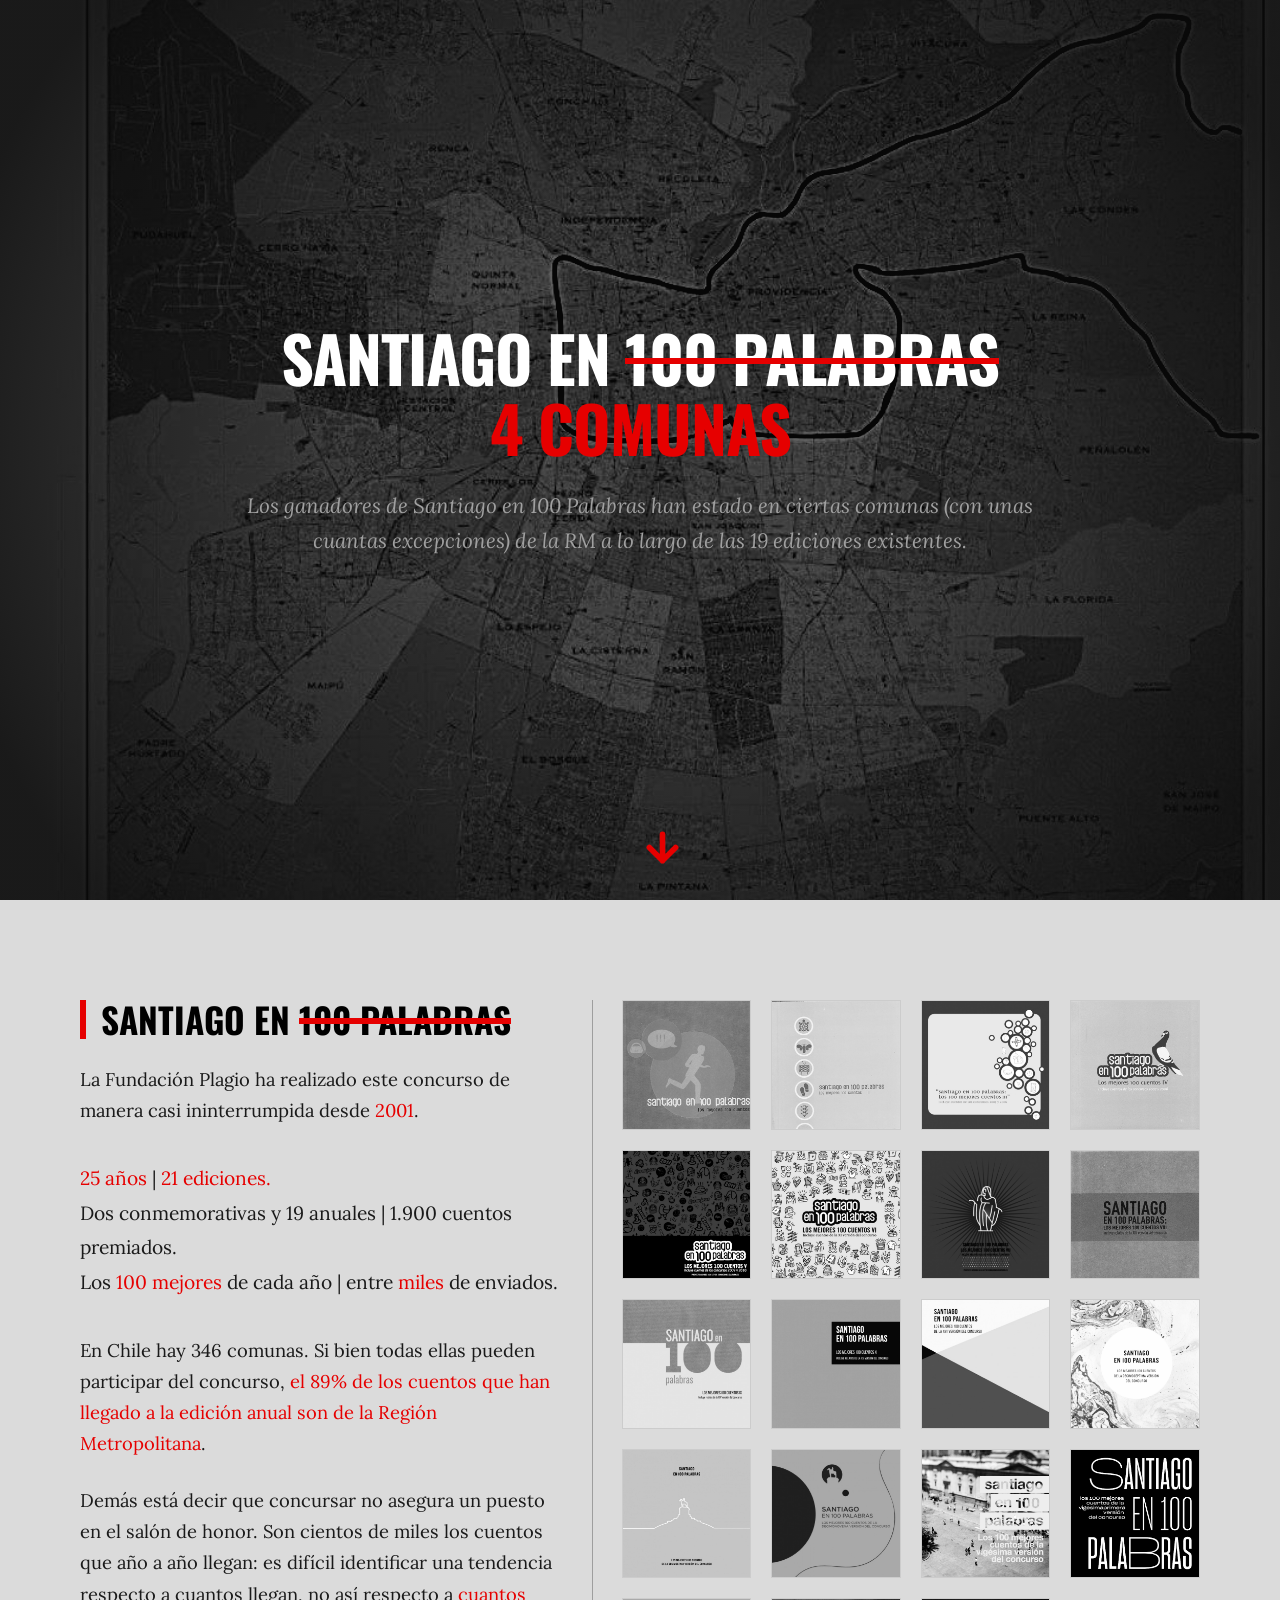
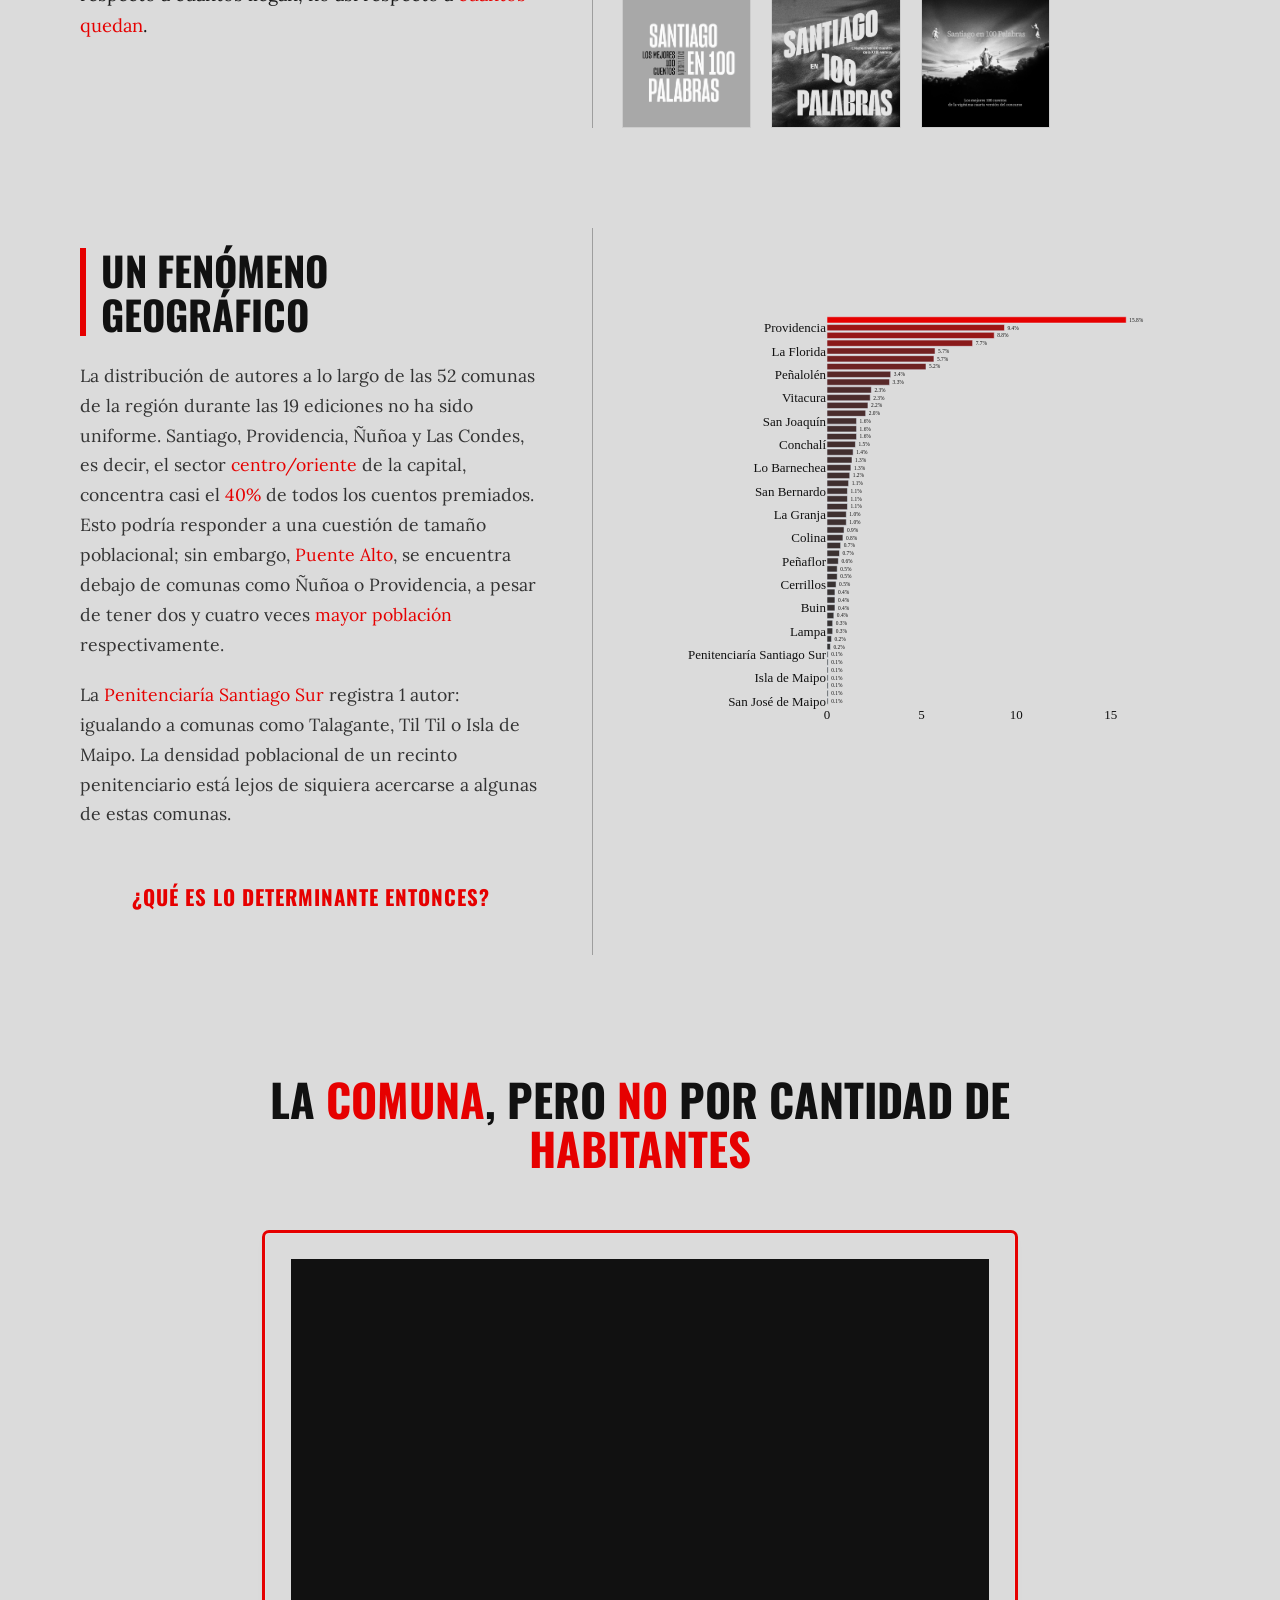
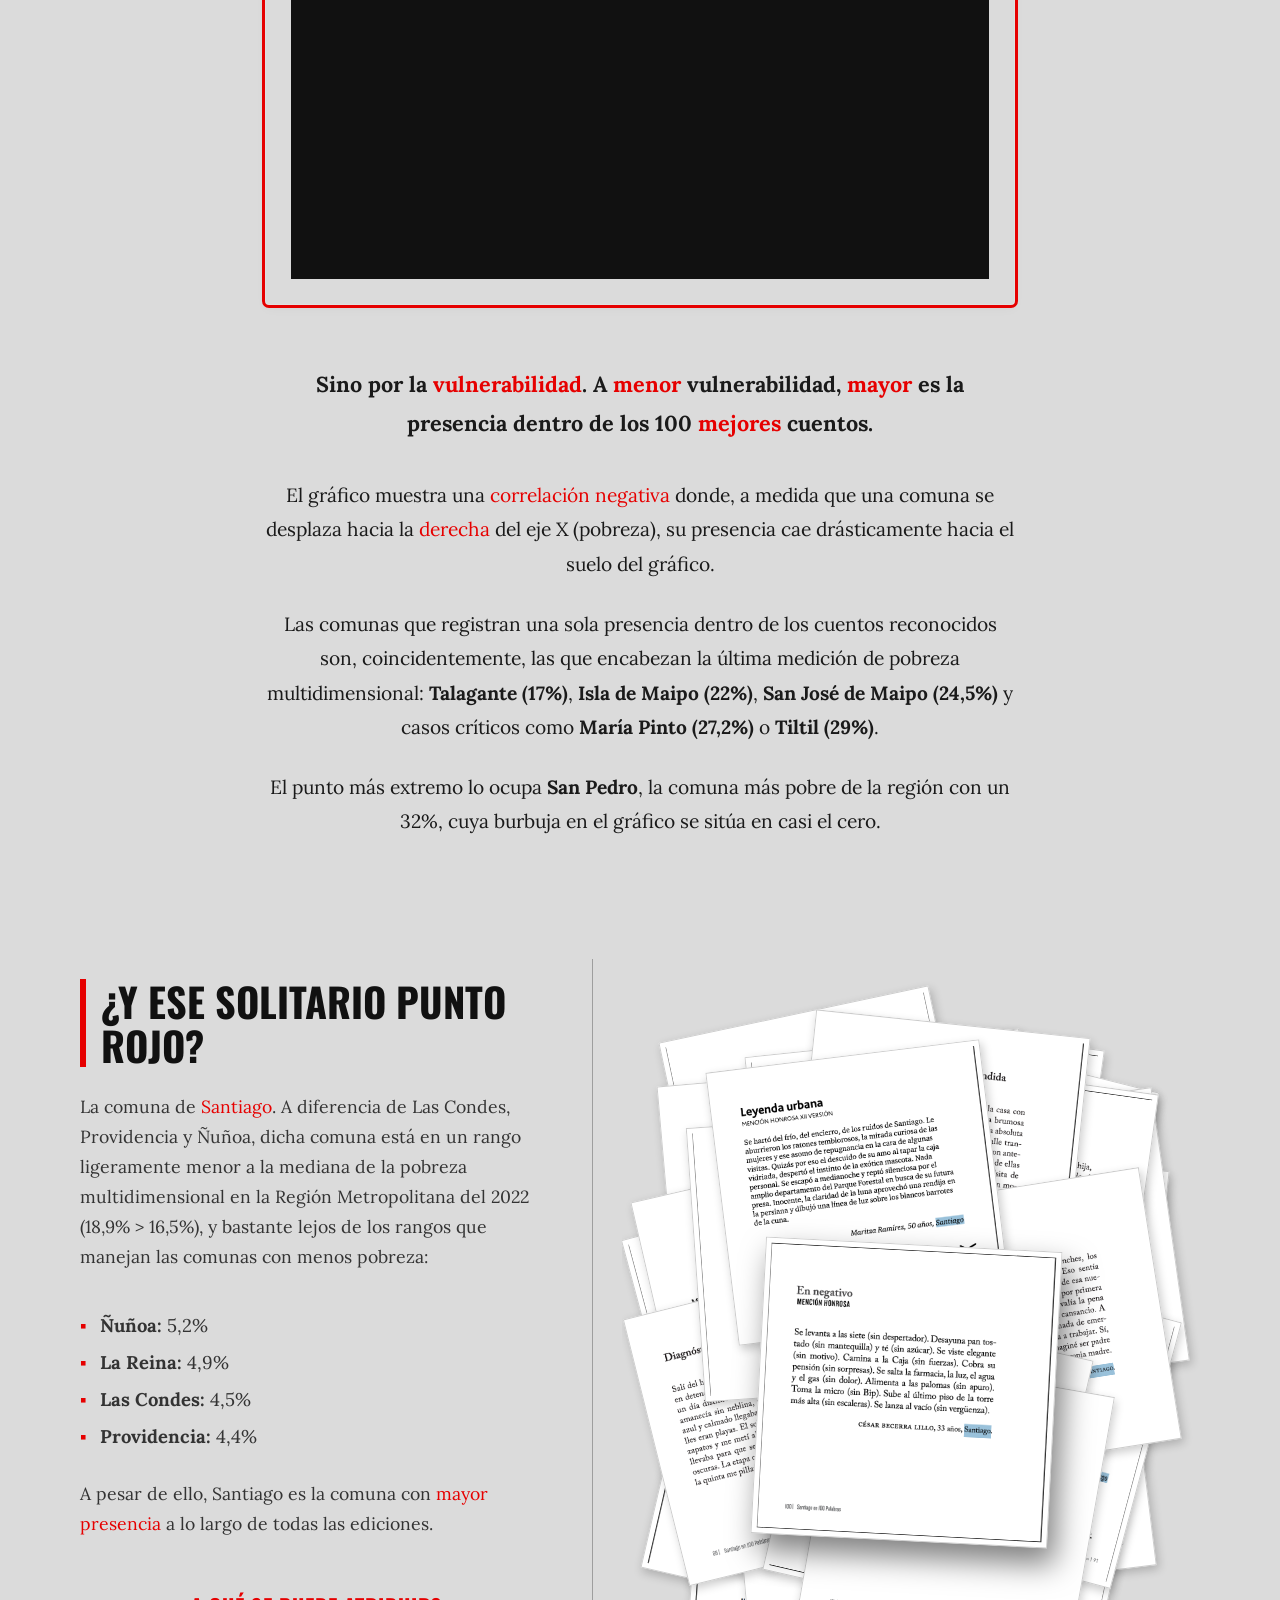
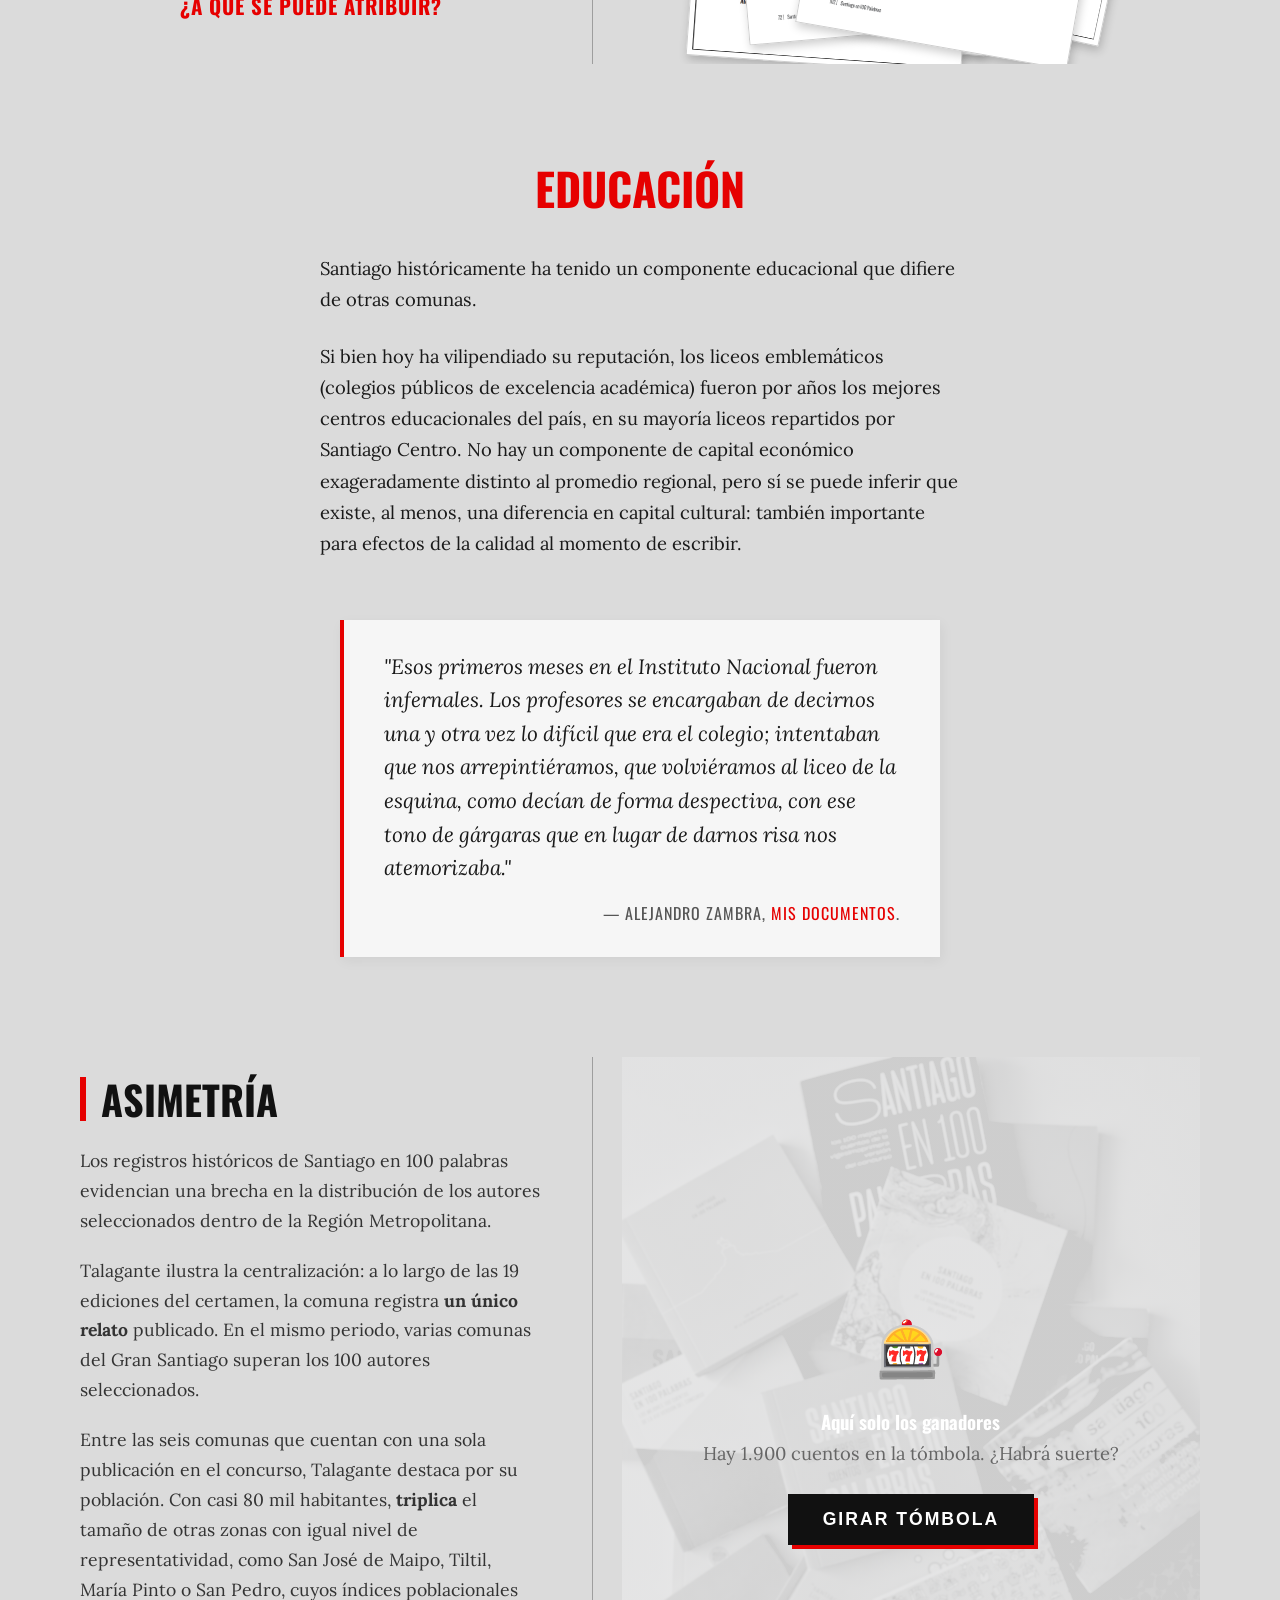
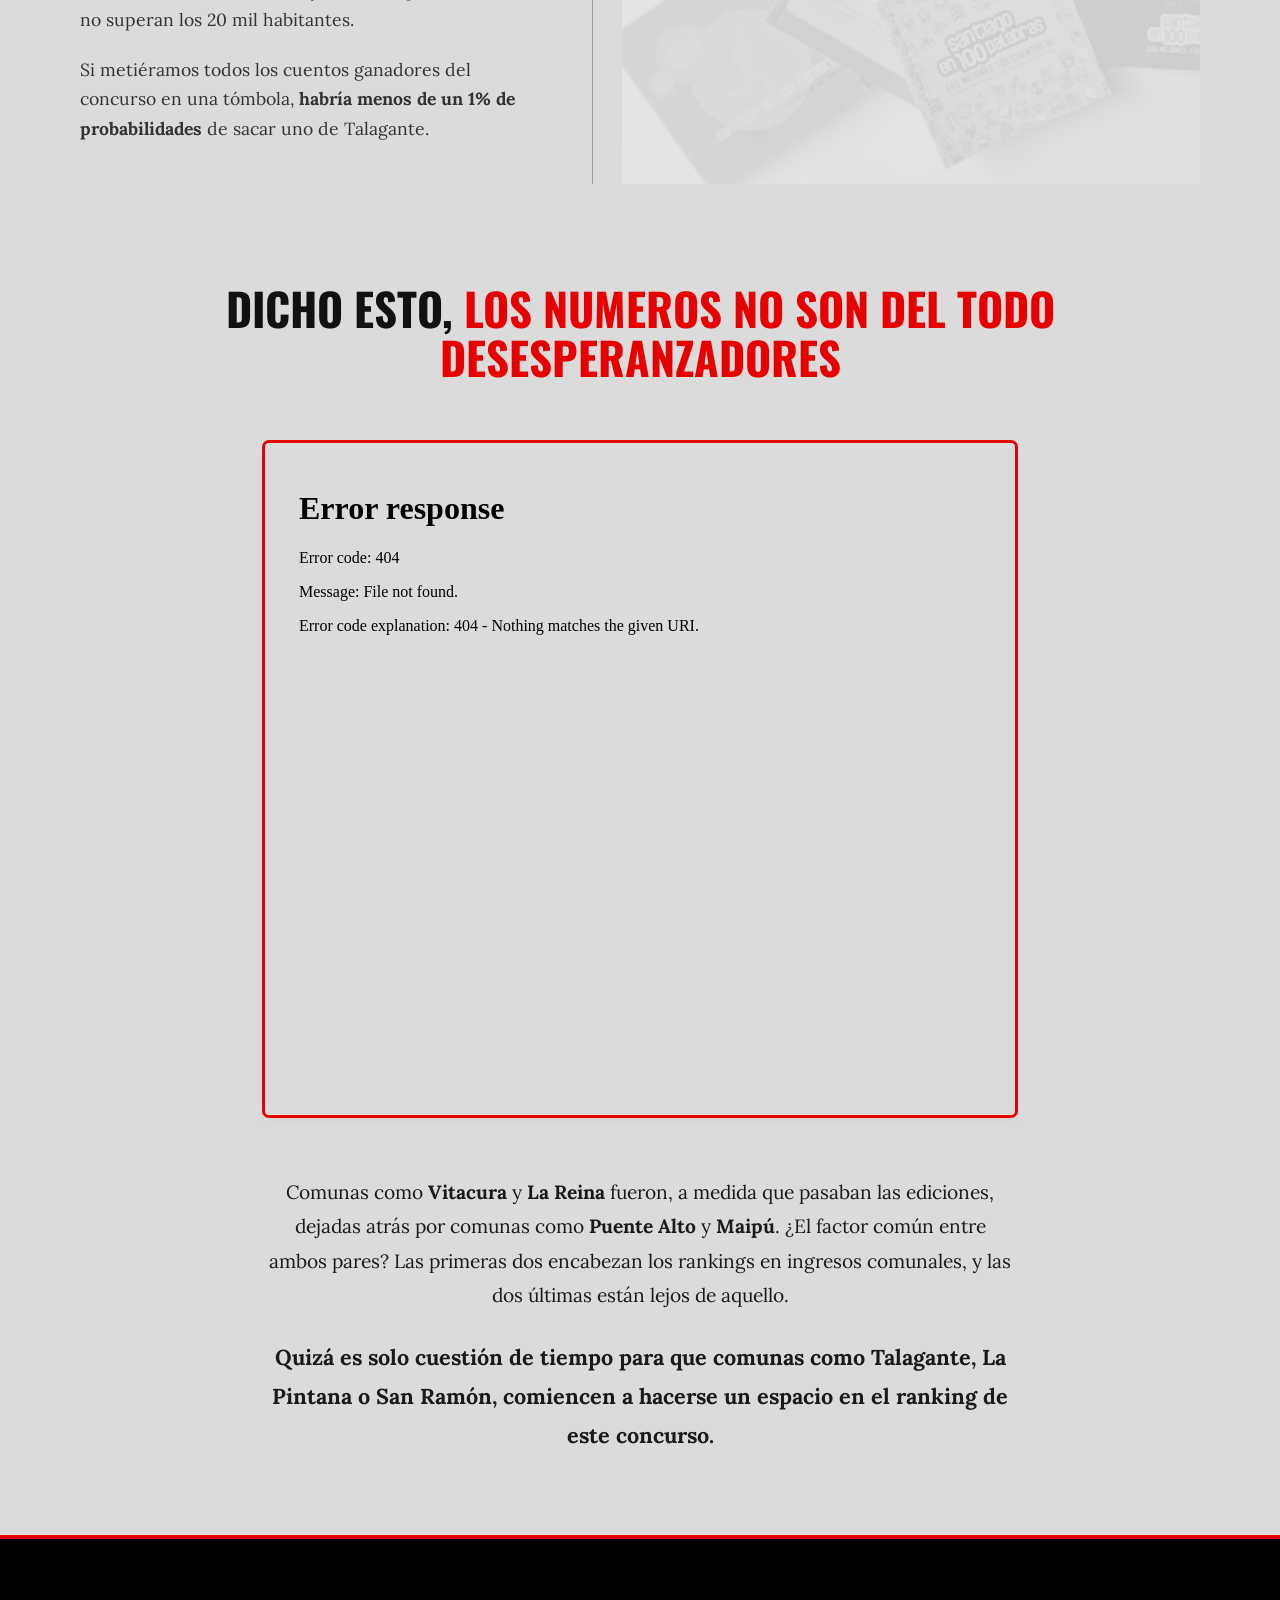
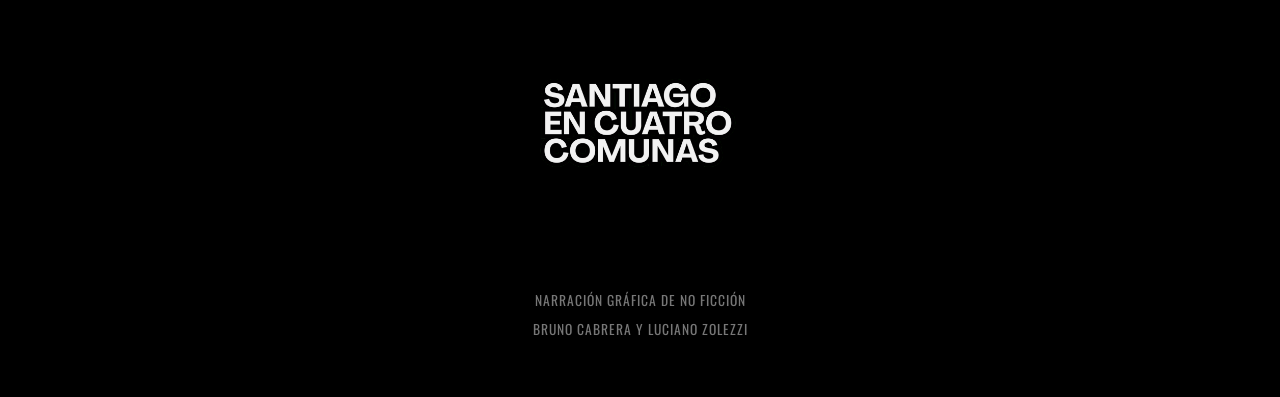
==== index.html @ 65f06c7a "links" ====
<!DOCTYPE html>
<html lang="es">
<head>
    <meta charset="UTF-8">
    <meta name="viewport" content="width=device-width, initial-scale=1.0">
    <title>Santiago en 4 Comunas</title>
    <!-- Tipografías potentes para el estilo Noir (Impacto y Máquina de escribir/Serif) -->
    <link href="https://fonts.googleapis.com/css2?family=Oswald:wght@600;700&family=Lora:ital,wght@0,400;0,700;1,400&display=swap" rel="stylesheet">
    <link rel="stylesheet" href="style.css">
</head>

<body>

<header class="hero">
    
    <div class="hero-mapa-bg">
        <img src="visualizaciones/mapa_base.jpeg" class="capa-mapa base" alt="Mapa de Santiago">
        <div class="capa-vignette"></div>
    </div>

    <div class="hero-contenido">
        <p class="volanta"></p>
        
        <h1>Santiago en <span class="tachado">100 Palabras</span> <br><span class="enfasis-rojo">4 Comunas</span></h1>
        
        <p class="bajada">
            Los ganadores de Santiago en 100 Palabras han estado en ciertas comunas (con unas cuantas excepciones) de la RM a lo largo de las 19 ediciones existentes.
        </p>
    </div> <!-- 🛠️ ¡ESTE ES EL CIERRE QUE FALTABA PARA SEPARAR EL TEXTO DE LA FLECHA! -->
        
    <a href="#cronica" class="flecha-bajar" aria-label="Scrollear hacia abajo">
        <svg viewBox="0 0 24 24" fill="none" xmlns="http://www.w3.org/2000/svg">
            <!-- Es una flecha gruesa y estilizada de color rojo -->
            <path d="M12 5V19M12 19L5 12M12 19L19 12" stroke="#E60000" stroke-width="3" stroke-linecap="round" stroke-linejoin="round"/>
        </svg>
    </a>

</header>

<main id="cronica">

<section class="presentacion-ediciones">
    
    <!-- Columna Izquierda: Textos alineados abajo -->
    <div class="titulo-seccion">
        <h2>SANTIAGO EN <span class="tachado">100 PALABRAS</span></h2>
        
        <p>La Fundación Plagio ha realizado este concurso de manera casi ininterrumpida desde <span class="enfasis-rojo">2001</span>.</p>
        
        <p class="datos-clave">
            <span class="enfasis-rojo">25 años</span> | <span class="enfasis-rojo">21 ediciones.</span><br>
            Dos conmemorativas y 19 anuales | 1.900 cuentos premiados.<br>
            Los <span class="enfasis-rojo">100 mejores</span> de cada año | entre <span class="enfasis-rojo">miles</span> de enviados.
        </p>
        
        <p>En Chile hay 346 comunas. Si bien todas ellas pueden participar del concurso, <span class="enfasis-rojo">el 89% de los cuentos que han llegado a la edición anual son de la Región Metropolitana</span>.</p>
        
        <p>Demás está decir que concursar no asegura un puesto en el salón de honor. Son cientos de miles los cuentos que año a año llegan: es difícil identificar una tendencia respecto a cuantos llegan, no así respecto a <span class="enfasis-rojo">cuantos quedan</span>.</p>
    </div>

    <!-- Columna Derecha: Grilla de las 19 portadas -->
    <div class="columna-grilla-portadas">
        <!-- Tarjeta Edición 1 (Repetir esta estructura cambiando los datos para las 19) -->
        <div class="tarjeta-edicion" data-pdf="https://santiagoen100palabras.cl/santiago-en-100-palabras-mejores-100-cuentos/" data-info="El 97% de los cuentos en la primera edición son de la región Metropolitana.">
            <img src="visualizaciones/portada_01.png" alt="Edición 1">
        </div>
        
        <div class="tarjeta-edicion" data-pdf="https://santiagoen100palabras.cl/santiago-en-100-palabras-mejores-100-cuentos-2/" data-info="El 88% de los cuentos en la segunda edición son de la región Metropolitana.">
            <img src="visualizaciones/portada_02.png" alt="Edición 2">
        </div>

        <div class="tarjeta-edicion" data-pdf="https://santiagoen100palabras.cl/santiago-en-100-palabras-mejores-100-cuentos-3/" data-info="El 93% de los cuentos en la tercera edición son de la región Metropolitana.">
            <img src="visualizaciones/portada_03.png" alt="Edición 3">
        </div>

        <div class="tarjeta-edicion" data-pdf="https://santiagoen100palabras.cl/santiago-en-100-palabras-mejores-100-cuentos-4/" data-info="El 87% de los cuentos en la cuarta edición son de la región Metropolitana.">
            <img src="visualizaciones/portada_04.png" alt="Edición 4">
        </div>

        <div class="tarjeta-edicion" data-pdf="https://santiagoen100palabras.cl/santiago-en-100-palabras-mejores-100-cuentos-5/" data-info="El 88% de los cuentos en la quinta edición son de la región Metropolitana.">
            <img src="visualizaciones/portada_05.png" alt="Edición 5">
        </div>

        <div class="tarjeta-edicion" data-pdf="https://santiagoen100palabras.cl/santiago-en-100-palabras-mejores-100-cuentos-6/" data-info="El 87% de los cuentos en la sexta edición son de la región Metropolitana.">
            <img src="visualizaciones/portada_06.png" alt="Edición 6">
        </div>

        <div class="tarjeta-edicion" data-pdf="https://santiagoen100palabras.cl/santiago-en-100-palabras-mejores-100-cuentos-7/" data-info="El 85% de los cuentos en la septima edición son de la región Metropolitana.">
            <img src="visualizaciones/portada_07.png" alt="Edición 7">
        </div>

        <div class="tarjeta-edicion" data-pdf="https://santiagoen100palabras.cl/santiago-en-100-palabras-mejores-100-cuentos-8/" data-info="El 86% de los cuentos en la octava edición son de la región Metropolitana.">
            <img src="visualizaciones/portada_08.png" alt="Edición 8">
        </div>

        <div class="tarjeta-edicion" data-pdf="https://santiagoen100palabras.cl/santiago-en-100-palabras-mejores-100-cuentos-9/" data-info="El 89% de los cuentos en la novena edición son de la región Metropolitana.">
            <img src="visualizaciones/portada_09.png" alt="Edición 9">
        </div>

        <div class="tarjeta-edicion" data-pdf="https://santiagoen100palabras.cl/santiago-en-100-palabras-mejores-100-cuentos-10/" data-info="El 90% de los cuentos en la decima edición son de la región Metropolitana.">
            <img src="visualizaciones/portada_10.png" alt="Edición 10">
        </div>

        <div class="tarjeta-edicion" data-pdf="https://santiagoen100palabras.cl/santiago-en-100-palabras-mejores-100-cuentos-xvi/" data-info="El 87% de los cuentos en la decimoprimer edición son de la región Metropolitana.">
            <img src="visualizaciones/portada_11.png" alt="Edición 11">
        </div>

        <div class="tarjeta-edicion" data-pdf="https://santiagoen100palabras.cl/santiago-en-100-palabras-mejores-100-cuentos-xvii/" data-info="El 94% de los cuentos en la decimosegunda edición son de la región Metropolitana.">
            <img src="visualizaciones/portada_12.png" alt="Edición 12">
        </div>

        <div class="tarjeta-edicion" data-pdf="https://santiagoen100palabras.cl/santiago-en-100-palabras-mejores-100-cuentos-xviii/" data-info="El 92% de los cuentos en la decimotercer edición son de la región Metropolitana.">
            <img src="visualizaciones/portada_13.png" alt="Edición 13">
        </div>

        <div class="tarjeta-edicion" data-pdf="https://santiagoen100palabras.cl/santiago-en-100-palabras-mejores-100-cuentos-xix/" data-info="El 93% de los cuentos en la decimocuarta edición son de la región Metropolitana.">
            <img src="visualizaciones/portada_14.png" alt="Edición 14">
        </div>

        <div class="tarjeta-edicion" data-pdf="https://santiagoen100palabras.cl/santiago-en-100-palabras-mejores-100-cuentos-xx/" data-info="El 81% de los cuentos en la decimoquinta edición son de la región Metropolitana.">
            <img src="visualizaciones/portada_15.png" alt="Edición 15">
        </div>

        <div class="tarjeta-edicion" data-pdf="https://santiagoen100palabras.cl/santiago-en-100-palabras-mejores-100-cuentos-xxi/" data-info="El 87% de los cuentos en la decimosexta edición son de la región Metropolitana.">
            <img src="visualizaciones/portada_16.png" alt="Edición 16">
        </div>

        <div class="tarjeta-edicion" data-pdf="https://santiagoen100palabras.cl/santiago-en-100-palabras-mejores-100-cuentos-xxii/" data-info="El 83% de los cuentos en la decimoseptima edición son de la región Metropolitana.">
            <img src="visualizaciones/portada_17.png" alt="Edición 17">
        </div>

        <div class="tarjeta-edicion" data-pdf="https://santiagoen100palabras.cl/santiago-en-100-palabras-mejores-100-cuentos-xxiii/" data-info="El 86% de los cuentos en la decimoctava edición son de la región Metropolitana.">
            <img src="visualizaciones/portada_18.png" alt="Edición 18">
        </div>

        <div class="tarjeta-edicion" data-pdf="https://santiagoen100palabras.cl/santiago-en-100-palabras-mejores-100-cuentos-xxiv/" data-info="El 91% de los cuentos en la decimonovena edición son de la región Metropolitana.">
            <img src="visualizaciones/portada_19.png" alt="Edición 19">
        </div>
    </div>

</section>

<!-- VENTANA FLOTANTE MODAL (Oculta por defecto, aparece al pinchar una portada) -->
<div id="modal-visor" class="modal-oculto">
    <div class="modal-contenido">
        <span class="btn-cerrar">&times;</span>
        
        <div class="modal-col-izquierda">
            <img id="modal-imagen" src="" alt="Portada Ampliada">
            <a id="modal-link-pdf" href="#" target="_blank" class="btn-pdf">Leer Edición Completa</a>
        </div>
        
        <div class="modal-col-derecha">
            <h3>¿y en esta edición?</h3>
            <div class="cuadro-datos-edicion">
                <p id="modal-texto-info">Cargando datos...</p>
            </div>
        </div>
    </div>
</div>

<!-- 🛠️ NUEVA SECCIÓN: PANTALLA DIVIDIDA REPLICANDO "segunda slide webstory.jpg" -->
<section class="slide-split">
    
    <!-- ⬅️ COLUMNA IZQUIERDA: Relato e Investigación -->
    <div class="col-texto">
        <h2>un fenómeno geográfico</h2>
        <p>
            La distribución de autores a lo largo de las 52 comunas de la región durante las 19 ediciones no ha sido uniforme. Santiago, Providencia, Ñuñoa y Las Condes, es decir, el sector <span class="enfasis-rojo">centro/oriente</span> de la capital, concentra casi el <span class="enfasis-rojo">40%</span> de todos los cuentos premiados. Esto podría responder a una cuestión de tamaño poblacional; sin embargo, <span class="enfasis-rojo">Puente Alto</span>, se encuentra debajo de comunas como Ñuñoa o Providencia, a pesar de tener dos y cuatro veces <span class="enfasis-rojo">mayor población</span> respectivamente.
        </p>
        <p>
            La <span class="enfasis-rojo">Penitenciaría Santiago Sur</span> registra 1 autor: igualando a comunas como Talagante, Til Til o Isla de Maipo. La densidad poblacional de un recinto penitenciario está lejos de siquiera acercarse a algunas de estas comunas.
        </p>
        <p class="pregunta-gancho">¿QUÉ ES LO DETERMINANTE ENTONCES?</p>
    </div>

    <!-- ➡️ COLUMNA DERECHA: Gráfico Concentración de Casos -->
    <div class="col-grafico">
        <div class="contenedor-interactivo">
            <iframe
                src="visualizaciones/grafico_animadorojo.html"
                class="grafico-plotly"
                loading="lazy"
                title="Concentración de Casos por Comuna (RM)">
            </iframe>
        </div>
    </div>

</section> <!-- 🛠️ ¡ESTA ES LA ETIQUETA QUE DEBES AGREGAR AQUÍ PARA CERRAR EL SPLIT! -->


<!-- Ahora esta sección nacerá libre, abajo y completamente centrada -->
<section class="seccion-analisis-centrada">
    
    <h2 class="titulo-vulnerabilidad">
        La <span class="enfasis-rojo">comuna</span>, pero <span class="enfasis-rojo">no</span> por cantidad de <span class="enfasis-rojo">habitantes</span>
    </h2>

    <!-- 🛠️ CAMBIO AQUÍ: Usamos tu contenedor interactivo unificado con su estilo Noir -->
    <div class="contenedor-interactivo">
        <iframe src="visualizaciones/grafico_dispersion.html" style="height: 620px;" title="Relación entre Vulnerabilidad Comunal y Presencia en la Muestra"></iframe>
    </div>

    <!-- Bajadas del Gráfico con Énfasis Periodísticos -->
    <div class="bloque-cronica-centrado">
        <p class="bajada-principal">
            Sino por la <span class="enfasis-rojo">vulnerabilidad</span>. A <span class="enfasis-rojo">menor</span> vulnerabilidad, <span class="enfasis-rojo">mayor</span> es la presencia dentro de los 100 <span class="enfasis-rojo">mejores</span> cuentos.
        </p>

        <p>
            El gráfico muestra una <span class="enfasis-rojo">correlación negativa</span> donde, a medida que una comuna se desplaza hacia la <span class="enfasis-rojo">derecha</span> del eje X (pobreza), su presencia cae drásticamente hacia el suelo del gráfico.
        </p>

        <p>
            Las comunas que registran una sola presencia dentro de los cuentos reconocidos son, coincidentemente, las que encabezan la última medición de pobreza multidimensional: <strong>Talagante (17%)</strong>, <strong>Isla de Maipo (22%)</strong>, <strong>San José de Maipo (24,5%)</strong> y casos críticos como <strong>María Pinto (27,2%)</strong> o <strong>Tiltil (29%)</strong>.
        </p>

        <p>
            El punto más extremo lo ocupa <strong>San Pedro</strong>, la comuna más pobre de la región con un 32%, cuya burbuja en el gráfico se sitúa en casi el cero.
        </p>
    </div>
</section>


<section class="slide-split excepcion-centro">
    
    <!-- ⬅️ COLUMNA IZQUIERDA: Relato e Investigación (Mantenemos tu texto exacto) -->
    <div class="col-texto">
        <h2>¿Y ESE SOLITARIO PUNTO ROJO?</h2>
        <p>
            La comuna de <span class="enfasis-rojo">Santiago</span>. A diferencia de Las Condes, Providencia y Ñuñoa, dicha comuna está en un rango ligeramente menor a la mediana de la pobreza multidimensional en la Región Metropolitana del 2022 (18,9% > 16,5%), y bastante lejos de los rangos que manejan las comunas con menos pobreza:
        </p>
        
        <ul class="lista-pobreza-noir">
            <li><span class="punto-rojo">▪</span> <strong>Ñuñoa:</strong> 5,2%</li>
            <li><span class="punto-rojo">▪</span> <strong>La Reina:</strong> 4,9%</li>
            <li><span class="punto-rojo">▪</span> <strong>Las Condes:</strong> 4,5%</li>
            <li><span class="punto-rojo">▪</span> <strong>Providencia:</strong> 4,4%</li>
        </ul>

        <p>
            A pesar de ello, Santiago es la comuna con <span class="enfasis-rojo">mayor presencia</span> a lo largo de todas las ediciones. 
        <p class="pregunta-gancho">¿A QUÉ SE PUEDE ATRIBUIR?</p>
    </div>

    
    <div class="col-grafico contenedor-espacio-cuentos">
        <div class="pila-cuentos-tablero">
            
           
            <img src="visualizaciones/cuentosantiago1.png" alt="Cuento 1" class="recorte-cuento" style="top: 5%; left: 8%; --rotacion: -12deg; --delay: 0.1s;">
            <img src="visualizaciones/cuentosantiago2.png" alt="Cuento 2" class="recorte-cuento" style="top: 8%; left: 32%; --rotacion: 8deg; --delay: 0.25s;">
            <img src="visualizaciones/cuentosantiago3.png" alt="Cuento 3" class="recorte-cuento" style="top: 15%; left: 5%; --rotacion: -5deg; --delay: 0.4s;">
            <img src="visualizaciones/cuentosantiago4.png" alt="Cuento 4" class="recorte-cuento" style="top: 12%; left: 40%; --rotacion: 14deg; --delay: 0.55s;">
            <img src="visualizaciones/cuentosantiago5.png" alt="Cuento 5" class="recorte-cuento" style="top: 22%; left: 18%; --rotacion: -9deg; --delay: 0.7s;">
            
            <img src="visualizaciones/cuentosantiago6.png" alt="Cuento 6" class="recorte-cuento" style="top: 28%; left: 45%; --rotacion: 6deg; --delay: 0.85s;">
            <img src="visualizaciones/cuentosantiago7.png" alt="Cuento 7" class="recorte-cuento" style="top: 35%; left: 2%; --rotacion: -15deg; --delay: 1.0s;">
            <img src="visualizaciones/cuentosantiago8.png" alt="Cuento 8" class="recorte-cuento" style="top: 32%; left: 30%; --rotacion: 11deg; --delay: 1.15s;">
            <img src="visualizaciones/cuentosantiago9.png" alt="Cuento 9" class="recorte-cuento" style="top: 42%; left: 12%; --rotacion: -4deg; --delay: 1.3s;">
            <img src="visualizaciones/cuentosantiago10.png" alt="Cuento 10" class="recorte-cuento" style="top: 48%; left: 38%; --rotacion: -10deg; --delay: 1.45s;">
            
            <img src="visualizaciones/cuentosantiago11.png" alt="Cuento 11" class="recorte-cuento" style="top: 18%; left: 25%; --rotacion: 7deg; --delay: 1.6s;">
            <img src="visualizaciones/cuentosantiago12.png" alt="Cuento 12" class="recorte-cuento" style="top: 55%; left: 5%; --rotacion: 13deg; --delay: 1.75s;">
            <img src="visualizaciones/cuentosantiago13.png" alt="Cuento 13" class="recorte-cuento" style="top: 52%; left: 42%; --rotacion: -7deg; --delay: 1.9s;">
            <img src="visualizaciones/cuentosantiago14.png" alt="Cuento 14" class="recorte-cuento" style="top: 62%; left: 15%; --rotacion: 5deg; --delay: 2.05s;">
            <img src="visualizaciones/cuentosantiago15.png" alt="Cuento 15" class="recorte-cuento" style="top: 60%; left: 30%; --rotacion: -11deg; --delay: 2.2s;">
            
            
            <img src="visualizaciones/cuentosantiago16.png" alt="Cuento 16" class="recorte-cuento" style="top: 25%; left: 20%; --rotacion: 4deg; --delay: 2.35s;">
            <img src="visualizaciones/cuentosantiago17.png" alt="Cuento 17" class="recorte-cuento" style="top: 40%; left: 10%; --rotacion: -6deg; --delay: 2.5s;">
            <img src="visualizaciones/cuentosantiago18.png" alt="Cuento 18" class="recorte-cuento" style="top: 35%; left: 35%; --rotacion: 9deg; --delay: 2.65s;">
            <img src="visualizaciones/cuentosantiago19.png" alt="Cuento 19" class="recorte-cuento" style="top: 50%; left: 18%; --rotacion: -3deg; --delay: 2.8s;">
            <img src="visualizaciones/cuentosantiago20.png" alt="Cuento 20" class="recorte-cuento" style="top: 45%; left: 25%; --rotacion: 2deg; --delay: 2.95s;">

            
            <img src="visualizaciones/cuentosantiago21.png" alt="Cuento 21" class="recorte-cuento" style="top: 10%; left: 22%; --rotacion: -6deg; --delay: 3.1s;">
            <img src="visualizaciones/cuentosantiago22.png" alt="Cuento 22" class="recorte-cuento" style="top: 58%; left: 40%; --rotacion: 12deg; --delay: 3.25s;">
            <img src="visualizaciones/cuentosantiago23.png" alt="Cuento 23" class="recorte-cuento" style="top: 20%; left: 48%; --rotacion: -8deg; --delay: 3.4s;">
            <img src="visualizaciones/cuentosantiago24.png" alt="Cuento 24" class="recorte-cuento" style="top: 65%; left: 10%; --rotacion: 4deg; --delay: 3.55s;">
            <img src="visualizaciones/cuentosantiago25.png" alt="Cuento 25" class="recorte-cuento" style="top: 30%; left: 3%; --rotacion: -13deg; --delay: 3.7s;">
            <img src="visualizaciones/cuentosantiago26.png" alt="Cuento 26" class="recorte-cuento" style="top: 48%; left: 44%; --rotacion: 15deg; --delay: 3.85s;">
            <img src="visualizaciones/cuentosantiago27.png" alt="Cuento 27" class="recorte-cuento" style="top: 15%; left: 15%; --rotacion: -3deg; --delay: 4.0s;">
            <img src="visualizaciones/cuentosantiago28.png" alt="Cuento 28" class="recorte-cuento" style="top: 52%; left: 12%; --rotacion: 7deg; --delay: 4.15s;">
            
            
            <img src="visualizaciones/cuentosantiago29.png" alt="Cuento 29" class="recorte-cuento" style="top: 38%; left: 20%; --rotacion: -1deg; --delay: 4.3s;">

            <!-- 🆕 LA AVALANCHA FINAL: Desde el 30 hasta el 40 -->
            <img src="visualizaciones/cuentosantiago30.png" alt="Cuento 30" class="recorte-cuento" style="top: 25%; left: 35%; --rotacion: 11deg; --delay: 4.45s;">
            <img src="visualizaciones/cuentosantiago31.png" alt="Cuento 31" class="recorte-cuento" style="top: 60%; left: 18%; --rotacion: -5deg; --delay: 4.6s;">
            <img src="visualizaciones/cuentosantiago32.png" alt="Cuento 32" class="recorte-cuento" style="top: 15%; left: 42%; --rotacion: 8deg; --delay: 4.75s;">
            <img src="visualizaciones/cuentosantiago33.png" alt="Cuento 33" class="recorte-cuento" style="top: 48%; left: 2%; --rotacion: -14deg; --delay: 4.9s;">
            <img src="visualizaciones/cuentosantiago34.png" alt="Cuento 34" class="recorte-cuento" style="top: 7%; left: 30%; --rotacion: 6deg; --delay: 5.05s;">
            <img src="visualizaciones/cuentosantiago35.png" alt="Cuento 35" class="recorte-cuento" style="top: 33%; left: 46%; --rotacion: -9deg; --delay: 5.2s;">
            <img src="visualizaciones/cuentosantiago36.png" alt="Cuento 36" class="recorte-cuento" style="top: 55%; left: 28%; --rotacion: 13deg; --delay: 5.35s;">
            <img src="visualizaciones/cuentosantiago37.png" alt="Cuento 37" class="recorte-cuento" style="top: 22%; left: 10%; --rotacion: -4deg; --delay: 5.5s;">
            <img src="visualizaciones/cuentosantiago38.png" alt="Cuento 38" class="recorte-cuento" style="top: 62%; left: 33%; --rotacion: 10deg; --delay: 5.65s;">
            <img src="visualizaciones/cuentosantiago39.png" alt="Cuento 39" class="recorte-cuento" style="top: 12%; left: 15%; --rotacion: -7deg; --delay: 5.8s;">
            
            <!-- 👑 CUENTO 40: El nuevo rey de la mesa, legible y con sombra pesada al frente -->
            <img src="visualizaciones/cuentosantiago40.png" alt="Cuento 40" class="recorte-cuento" style="top: 42%; left: 22%; --rotacion: 3deg; --delay: 6.0s; z-index: 45; box-shadow: 8px 16px 30px rgba(0,0,0,0.5); max-width: 56%;">
        </div>
    </div>

</section>

</section>

    
    <section>
        <h2 class="titulo-vulnerabilidad">
        <span class="enfasis-rojo">educación</span>
    </h2>
        <p>
            Santiago históricamente ha tenido un componente educacional que difiere de otras comunas.
        </p>
        
        <p>
            Si bien hoy ha vilipendiado su reputación, los liceos emblemáticos (colegios públicos de excelencia académica) fueron por años los mejores centros educacionales del país, en su mayoría liceos repartidos por Santiago Centro. No hay un componente de capital económico exageradamente distinto al promedio regional, pero sí se puede inferir que existe, al menos, una diferencia en capital cultural: también importante para efectos de la calidad al momento de escribir.
        </p>

        <div class="contenedor-cita-zambra">
    <blockquote class="cuento-recuadro zambra-style">
        <p class="cuento-texto">
            "Esos primeros meses en el Instituto Nacional fueron infernales. Los profesores se encargaban de decirnos una y otra vez lo difícil que era el colegio; intentaban que nos arrepintiéramos, que volviéramos al liceo de la esquina, como decían de forma despectiva, con ese tono de gárgaras que en lugar de darnos risa nos atemorizaba."
        </p>
        <cite>— Alejandro Zambra, <span class="enfasis-rojo">Mis Documentos</span>.</cite>
    </blockquote>

    </section>

</main>

<!-- 🛠️ SECCIÓN: 52 COMUNAS (ACTUALIZADA CON TÓMBOLA INTERACTIVA) -->
<section class="slide-split">
    
    <!-- ⬅️ COLUMNA IZQUIERDA: Relato e Impacto Estadístico -->
    <div class="col-texto">
        <h2>Asimetría</h2>
        <p>
            Los registros históricos de Santiago en 100 palabras evidencian una brecha en la distribución de los autores seleccionados dentro de la Región Metropolitana.
        </p>
        <p>
            Talagante ilustra la centralización: a lo largo de las 19 ediciones del certamen, la comuna registra <strong>un único relato</strong> publicado. En el mismo periodo, varias comunas del Gran Santiago superan los 100 autores seleccionados.
        </p>
        <p>
            Entre las seis comunas que cuentan con una sola publicación en el concurso, Talagante destaca por su población. Con casi 80 mil habitantes, <strong>triplica</strong> el tamaño de otras zonas con igual nivel de representatividad, como San José de Maipo, Tiltil, María Pinto o San Pedro, cuyos índices poblacionales no superan los 20 mil habitantes.
        </p>
        <p>
            Si metiéramos todos los cuentos ganadores del concurso en una tómbola, <strong>habría menos de un 1% de probabilidades</strong> de sacar uno de Talagante.
        </p>
    </div>

    <!-- ➡️ COLUMNA DERECHA: La Tómbola / El Sorteo -->
    <div class="col-grafico contenedor-tombola-rm">
        
        <!-- Estado 1: La máquina antes de jugar -->
        <div id="pantalla-rifa" class="interfaz-sorteo">
            <div class="icono-tombola">🎰</div>
            <h3>Aquí solo los ganadores</h3>
            <p class="bajada-tombola">Hay 1.900 cuentos en la tómbola. ¿Habrá suerte?</p>
            <button id="btn-girar-tombola" class="boton-noir-accion">GIRAR TÓMBOLA</button>
        </div>

        <!-- Estado 2: El slot machine corriendo (Se maneja por JS) -->
        <div id="pantalla-carga-comunas" class="slot-machine-comunas hidden">
            <div class="ruleta-texto" id="ruleta-dinamica">ÑUÑOA</div>
            <div class="barra-progreso"><div class="progreso-linea"></div></div>
        </div>

        <!-- Estado 3: El Cuento Revelado (Fiel a tu wireframe de COPIA DE LOS WIREFRAMES AHORA SÍ-4.jpg) -->
        <div id="cuento-revelado-talagante" class="cuento-recuadro talagante-card hidden">
            <div class="cabecera-cuento">
                <h3 class="titulo-cuento">Charchazo</h3>
            </div>
            <p class="cuento-texto">
                Cuando iba en sexto básico, en la clase de Historia me hablaron de la dictadura. Me pareció muy impresionante, ya que nunca había escuchado hablar de ella. Llamó tanto mi atención que llegué a casa muy emocionada a preguntarle a mi abuela si sabía algo de esa época. A ella se le desfiguró completamente la cara y me pegó en la boca.
            </p>
            <div class="autor-cuento">
                TRINIDAD VERGARA SALINAS, 16 años, Talagante.
            </div>
        </div>

    </div>
</section>

<!-- 🏁 SECCIÓN FINAL: PROYECCIÓN HISTÓRICA (CHART RACE) -->
<section class="seccion-proyeccion-final">
    
    <h2 class="titulo-vulnerabilidad">
        Dicho esto, <span class="enfasis-rojo">los numeros no son del todo desesperanzadores</span>
    </h2>

    <!-- 🛠️ CAMBIO AQUÍ: Usamos tu contenedor interactivo unificado con su estilo Noir -->
    <div class="contenedor-interactivo">
        <iframe src="visualizaciones/chart_race_historica.html" style="height: 620px;" title="Relación entre Vulnerabilidad Comunal y Presencia en la Muestra"></iframe>
    </div>
        
  <div class="bloque-cronica-centrado">
        <p>
            Comunas como <strong>Vitacura</strong> y <strong>La Reina</strong> fueron, a medida que pasaban las ediciones, dejadas atrás por comunas como <strong>Puente Alto</strong> y <strong>Maipú</strong>. ¿El factor común entre ambos pares? Las primeras dos encabezan los rankings en ingresos comunales, y las dos últimas están lejos de aquello.
        </p>
        <p class="bajada-principal">
            Quizá es solo cuestión de tiempo para que comunas como Talagante, La Pintana o San Ramón, comiencen a hacerse un espacio en el ranking de este concurso. 
        </p>
    </div>

</section>

<footer>

    <img src="SANTIAGO EN 100 4 COMUNAS (2) (1).png" alt="Logo Santiago en Cuatro Comunas" class="logo-footer">
   
    <p>Narración Gráfica de No Ficción</p>
    <div class="tabla-autoría-link">
        <p>Bruno Cabrera y Luciano Zolezzi</p>
    </div>
</footer>

<script src="script.js"></script>
</body>
</html>
---- style.css ----
/* ==========================================================================
   HOJA DE ESTILO NOIR / SIN CITY — WEBSTORY SANTIAGO EN 100 PALABRAS
   ========================================================================== */

/* Reset básico para limpiar márgenes por defecto del navegador */
* {
    margin: 0;
    padding: 0;
    box-sizing: border-box;
}

/* Cuerpo de la página con el gris claro continuo solicitado */
body {
    background-color: #DBDBDB; 
    color: #ffffff; 
    font-family: 'Lora', Georgia, serif; 
    line-height: 1.7;
    /* ❌ Borramos el padding-top de aquí para que la portada llegue al tope */
}

/* Menú de navegación superior minimalista y oscuro */
.menu {
    position: fixed;
    top: 0;
    width: 100%;
    background-color: rgba(26, 26, 26, 0.95);
    padding: 15px;
    display: flex;
    justify-content: center;
    gap: 30px;
    z-index: 1000;
    border-bottom: 3px solid #E60000; /* Línea de acento rojo Sin City */
}

.menu a {
    color: #DBDBDB;
    text-decoration: none;
    font-family: 'Oswald', sans-serif;
    text-transform: uppercase;
    font-weight: bold;
    letter-spacing: 1px;
    font-size: 0.9rem;
    transition: color 0.3s;
}

.menu a:hover {
    color: #E60000; /* Cambia a rojo al pasar el cursor */
}

/* Sección de Portada (Hero) - Impacto Negro Inicial */
.hero {
    height: 100vh; /* Ocupa el 100% de la pantalla del usuario */
    position: relative; /* Obligatorio para que las capas de fondo no se escapen */
    overflow: hidden; /* Corta cualquier pedazo de mapa que intente salirse */
    display: flex;
    align-items: center;
    justify-content: center;
    text-align: center;
    padding: 0 20px;
    background-color: #0A0A0A; /* Fondo negro profundo de respaldo */
}

/* 1. El búnker del mapa de fondo */
.hero-mapa-bg {
    position: absolute;
    top: 0; left: 0;
    width: 100%; height: 100%;
    z-index: 1; /* Queda en el nivel más bajo */
}

/* Estilo general para las dos imágenes superpuestas */
.capa-mapa {
    position: absolute;
    top: 0; left: 0;
    width: 100%; height: 100%;
    object-fit: cover; /* Mantiene la proporción del plano sin deformarlo */
    /* Sacamos el mix-blend-mode para que el navegador no evapore los grises del mapa */
}

/* Ajustes específicos de la capa base (Tu mapa gris en movimiento) */
.capa-mapa.base {
    opacity: 0.35 !important;
    filter: grayscale(100%) brightness(140%) contrast(150%) !important;
    
    /* 🎬 EL MOTOR DEL PANEO:
       Le damos 25 segundos para que sea un movimiento casi imperceptible y elegante.
       'alternate' hace que cuando llegue abajo, vuelva a subir suavemente. */
    animation: paneoUrbano 30s infinite alternate ease-in-out;
}

/* ==========================================================================
   MOTOR DE MOVIMIENTO: PANEO VERTICAL + EFECTO ZOOM
   ========================================================================== */
@keyframes paneoUrbano {
    0% {
        object-position: center 15%;  /* Comienza mostrando la zona norte/oriente */
        transform: scale(1.1);        /* Un sutil zoom inicial */
    }
    50% {
        transform: scale(1.75);         /* Al medio se acerca un pelito más para dar profundidad */
    }
    100% {
        object-position: center 100%;  /* Termina mostrando el sector sur */
        transform: scale(1.15);        /* Vuelve al zoom inicial */
    }
}

/* El truco del contraste definitivo: Suavizamos la manta oscura */
.capa-vignette {
    position: absolute;
    top: 0; left: 0;
    width: 100%; height: 100%;
    /* Ahora va desde transparente al medio (0) hasta un negro sutil en los bordes (0.75) */
    background: radial-gradient(circle, rgba(0,0,0,0) 30%, rgba(10,10,10,0.75) 90%);
    z-index: 2;
}

/* 3. El contenedor del texto (Adelante de todo) */
.hero-contenido {
    position: relative;
    z-index: 3; /* Salta al frente por sobre el mapa y la vignette */
    max-width: 850px;
}


.volanta {
    font-family: 'Oswald', sans-serif;
    text-transform: uppercase;
    color: #E60000; /* Rojo para destacar el tipo de reportaje */
    letter-spacing: 2px;
    font-weight: bold;
    margin-bottom: 15px;
    font-size: 1rem;
}

h1 {
    font-family: 'Oswald', Impact, sans-serif;
    font-size: 4rem;
    text-transform: uppercase;
    line-height: 1.1;
    margin-bottom: 25px;
    letter-spacing: -1px;
}

.bajada {
    font-size: 1.3rem;
    margin-bottom: 35px;
    color: #A0A0A0;
    font-family: 'Lora', serif;
    font-style: italic;
}

/* Efectos de Identidad Visual: Tachado y Énfasis */
.tachado {
    text-decoration: line-through;
    text-decoration-color: #E60000; /* Raya roja sobre el "100 palabras" */
    text-decoration-thickness: 6px;
}

.enfasis-rojo {
    color: #E60000;
}

.flecha-bajar {
    position: absolute; /* 🛠️ La desanclamos del texto para moverla libremente */
    bottom: 30px;       /* 📍 La clava a 30 píxeles del borde inferior */
    left: 50%;          /* 📐 La centra exactamente a la mitad horizontal */
    
    width: 45px;      
    height: 45px;
    cursor: pointer;
    z-index: 4;         /* Rompe el frente para quedar por sobre la vignette */
    
    /* Conectamos la animación */
    animation: flechaFlotante 2s infinite ease-in-out;
    transition: filter 0.3s ease;
}

/* Efecto al pasar el mouse por encima */
.flecha-bajar:hover {
    filter: drop-shadow(0 0 8px #E60000) brightness(1.2);
}

/* ==========================================================================
   MOTOR DE ANIMACIÓN CORREGIDO: MANTIENE EL CENTRADO Y FLOTA
   ========================================================================== */
@keyframes flechaFlotante {
    0% {
        /* ⚠️ NOTA CRUCIAL: El -50% mantiene la flecha centrada en el eje X, 
           mientras que el segundo valor hace el rebote en el eje Y */
        transform: translate(-50%, 0);
    }
    50% {
        transform: translate(-50%, 12px); /* Baja 12px sin perder su centro */
    }
    100% {
        transform: translate(-50%, 0);
    }
}

/* Secciones de la Crónica */
section {
    max-width: 680px; /* Ancho óptimo europeo para lectura periodística cómoda */
    margin: 90px auto;
    padding: 0 20px;
}

h2 {
    font-family: 'Oswald', sans-serif;
    font-size: 2.2rem;
    text-transform: uppercase;
    margin-bottom: 25px;
    border-left: 6px solid #E60000; /* Bloque vertical rojo al lado del título */
    padding-left: 15px;
    line-height: 1.1;
}

p {
    font-size: 1.15rem;
    margin-bottom: 25px;
    color: #1A1A1A;
}

/* Párrafo destacado de Hipótesis */
.destacado {
    font-size: 1.3rem;
    font-weight: bold;
    color: #000000;
    border-top: 3px solid #111111;
    border-bottom: 3px solid #111111;
    padding: 20px 0;
    margin: 40px 0;
    font-style: italic;
}

/* Tratamiento Automatizado de Imágenes (Efecto Cómic/Noir de Alto Contraste) */
img.noir-effect {
    width: 100%;
    height: auto;
    display: block;
    margin: 40px 0;
    filter: grayscale(100%) contrast(190%) brightness(90%); /* Aplica el look Sin City por código */
    border: 5px solid #111111; /* Marco negro grueso como viñeta de cómic */
}

/* Contenedor para los bloques de imágenes de pantalla completa */
.separador-visual {
    width: 100%;
    background-color: #111111;
    padding: 80px 0;
    display: flex;
    justify-content: center;
    margin: 100px 0;
}

.separador-visual img {
    max-width: 850px;
    width: 100%;
    padding: 0 20px;
}

/* Recuadros Oscuros para los Microcuentos Antológicos */
.cuento-recuadro {
    background-color: #1A1A1A;
    color: #DBDBDB;
    padding: 35px;
    margin: 50px 0;
    border-left: 6px solid #555555;
}

.cuento-recuadro.enfasis-borde-rojo {
    border-left: 6px solid #E60000; /* Destaca el cuento crítico de Talagante */
}

.cuento-titulo {
    font-family: 'Oswald', sans-serif;
    font-size: 1.5rem;
    text-transform: uppercase;
    color: #E60000;
    margin-bottom: 12px;
}

.cuento-texto {
    font-style: italic;
    font-size: 1.15rem;
    margin-bottom: 20px;
    line-height: 1.6;
}

cite {
    font-family: 'Oswald', sans-serif;
    font-size: 0.9rem;
    text-transform: uppercase;
    display: block;
    color: #888888;
    letter-spacing: 1px;
}

/* Bloque Técnico de Metodología */
.metodologia {
    background-color: #1A1A1A;
    color: #DBDBDB;
    padding: 45px;
    max-width: 750px;
    margin: 120px auto 60px auto;
    border: 3px solid #E60000;
}

.metodologia h2 {
    border-left: 6px solid #DBDBDB;
    color: #E60000;
}

.metodologia p {
    color: #C0C0C0;
}

.metodologia ul {
    margin-left: 25px;
    margin-bottom: 25px;
    color: #C0C0C0;
}

.metodologia li {
    margin-bottom: 12px;
    font-size: 1.05rem;
}

/* Footer Institucional */
footer {
    background-color: #000000;
    color: #777777;
    text-align: center;
    padding: 50px 20px;
    font-family: 'Oswald', sans-serif;
    text-transform: uppercase;
    font-size: 0.85rem;
    letter-spacing: 1px;
    border-top: 4px solid #E60000;
}

footer p {
    text-align: center;
    margin-bottom: 6px;
    color: #777777;
    font-size: 0.85rem;
}
/* ==========================================================================
   ESTILOS PARA EL GRÁFICO INTERACTIVO (VERSIÓN LIMPIA Y UNIFICADA)
   ========================================================================== */

/* 1. El contenedor: La "caja" negra Noir donde vive el gráfico */
.contenedor-interactivo {
    width: 100%;
    max-width: 750px;          /* Un poco más ancho que el texto para que respire */
    margin: 60px auto;         /* Lo centra y le da aire vertical */
    background-color: #111111; /* Fondo negro puro Sin City */
    padding: 25px;             /* Espacio interno para que respire el gráfico */
    
    /* Estética Novela Gráfica */
    border: 6px solid #111111;           /* Marco grueso de cómic */
    outline: 3px solid #E60000;          /* Línea exterior roja de acento */
    box-shadow: 12px 12px 0px rgba(0,0,0,0.3); /* Sombra rígida y plana estilo pop art */
    
    transition: transform 0.3s ease;     /* Animación suave para el hover */
}

/* Efecto interactivo: la viñeta se levanta al pasar el mouse */
.contenedor-interactivo:hover {
    transform: translate(-4px, -4px);
    box-shadow: 16px 16px 0px #E60000;   /* La sombra se vuelve roja */
}

/* 2. El iframe por fuera: Control de tamaño absoluto para que NO se corte */
.contenedor-interactivo iframe {
    width: 100%;
    height: 520px;             /* Altura fija ideal para que entre el gráfico de Altair completo */
    border: none !important;   /* Parche definitivo para volar los bordes nativos */
    display: block;
    background-color: transparent;
}

/* 3. Optimización para pantallas de celulares */
@media (max-width: 768px) {
    .contenedor-interactivo {
        padding: 15px;         /* Menos margen interno en pantallas chicas */
    }
    .contenedor-interactivo iframe {
        height: 480px;         /* Se achica un pelo el alto para que quepa en el teléfono */
    }
}
/* ==========================================================================
   SECCIÓN SEGUNDA PÁGINA (DIAGRAMACIÓN ASIMÉTRICA)
   ========================================================================== */

.presentacion-ediciones {
    display: grid;
    grid-template-columns: 1fr 1.2fr; /* Divide la pantalla en dos columnas balanceadas */
    gap: 60px;
    max-width: 1200px; /* Ancho extendido para formato panorámico de dos páginas */
    margin: 100px auto;
    padding: 0 40px;
    position: relative;
}

/* La línea vertical del medio exacta del wireframe */
.presentacion-ediciones::after {
    content: "";
    position: absolute;
    left: 46%; /* Centrado relativo entre las dos columnas */
    top: 0;
    width: 1px;
    height: 100%;
    background-color: #111111; /* Línea negra delgada como lomo de libro */
    opacity: 0.3;
}

/* Columna Izquierda: Empuja los textos hacia abajo */
.columna-texto-libro {
    display: flex;
    flex-direction: column;
    justify-content: flex-end; /* Alinea los bloques de texto abajo como en la foto */
    padding-bottom: 20px;
}

.columna-texto-libro h2 {
    border: none;
    padding: 0;
    font-size: 2.5rem;
    margin-bottom: 40px;
}

.titulo-seccion {
    color: #000000; /* 👈 Esto cambia las letras a negro */
}


.datos-clave {
    font-size: 1.2rem;
    line-height: 1.8;
    margin: 35px 0;
}

/* Columna Derecha: Grilla para las portadas */
.columna-grilla-portadas {
    display: grid;
    grid-template-columns: repeat(4, 1fr); /* 4 cuadraditos por fila */
    gap: 20px;
}

.tarjeta-edicion {
    background-color: #FFFFFF;
    aspect-ratio: 1 / 1; /* Obliga a que siempre sean cuadrados perfectos */
    border: 1px solid #CCCCCC;
    cursor: pointer;
    overflow: hidden;
    transition: transform 0.3s ease, box-shadow 0.3s ease;
}

.tarjeta-edicion img {
    width: 100%;
    height: 100%;
    object-fit: cover; /* Ajusta la portada sin deformarla */
    filter: grayscale(20%); /* Un sutil toque Noir integrado */
    transition: filter 0.3s;
}

/* Hover sobre las portadas */
.tarjeta-edicion:hover {
    transform: scale(1.05);
    box-shadow: 0 10px 20px rgba(0,0,0,0.15);
}
.tarjeta-edicion:hover img {
    filter: grayscale(0%);
}

/* ==========================================================================
   ESTILOS PARA EL VISOR MODAL (ZOOM)
   ========================================================================== */

#modal-visor {
    display: none;
    position: fixed;
    top: 0; left: 0;
    width: 100%; height: 100%;
    background-color: rgba(17, 17, 17, 0.9);
    z-index: 5000;
    justify-content: center;
    align-items: center;
}

.modal-contenido {
    position: relative;
    background-color: #ffffff;
    margin: 5% auto;
    padding: 30px;
    width: 85%;
    max-width: 850px;
    border-radius: 8px;
    box-shadow: 0 5px 25px rgba(0,0,0,0.5);
    display: flex;
    flex-direction: row;
    gap: 30px;
}

.modal-col-izquierda {
    flex: 1;
    display: flex;
    flex-direction: column;
    align-items: center;
    gap: 15px;
}

#modal-imagen {
    max-width: 100%;
    max-height: 400px;
    object-fit: contain;
    border-radius: 4px;
    box-shadow: 0 2px 8px rgba(0,0,0,0.15);
}

.modal-col-derecha {
    flex: 1;
    display: flex;
    flex-direction: column;
    justify-content: center;
    text-align: left;
}

.modal-col-derecha h3 {
    font-family: 'Oswald', sans-serif;
    color: #111111;
    margin-bottom: 15px;
    text-transform: uppercase;
    letter-spacing: 1px;
    border-bottom: 2px solid #E60000;
    padding-bottom: 5px;
}

.cuadro-datos-edicion {
    background-color: #f4f4f4;
    padding: 20px;
    border-left: 4px solid #E60000;
    border-radius: 0 4px 4px 0;
}

#modal-texto-info {
    font-family: 'Lora', Georgia, serif;
    font-size: 1.05rem;
    line-height: 1.6;
    color: #333333;
    margin: 0;
}

.btn-cerrar {
    position: absolute;
    top: 15px; right: 20px;
    font-size: 28px;
    cursor: pointer;
    z-index: 10;
    color: #111111;
}

/* ==========================================================================
   BOTÓN EXCLUSIVO PARA DESCARGA DE PDF
   ========================================================================== */
.btn-pdf {
    display: inline-flex;
    align-items: center;
    gap: 8px;
    background-color: #E60000;
    color: #ffffff !important;
    padding: 12px 24px;
    font-weight: 600;
    text-decoration: none;
    border-radius: 6px;
    box-shadow: 0 2px 5px rgba(0,0,0,0.15);
    transition: all 0.2s ease;
}

.btn-pdf:hover {
    background-color: #b30000;
    transform: translateY(-2px);
    box-shadow: 0 4px 10px rgba(0,0,0,0.2);
}

/* ==========================================================================
   ESTILOS SLIDE SPLIT: REDISEÑO SIMÉTRICO Y SEGURO PARA PLOTLY
   ========================================================================== */

.slide-split {
    display: grid;
    grid-template-columns: 1fr 1.2fr; /* 🛠️ CLONADO: Mismo ancho asimétrico que los PDFs */
    max-width: 1200px !important;     /* 🛠️ CORREGIDO: Ya no es 100vw, ahora respeta el contenedor */
    margin: 100px auto;               /* 🛠️ CLONADO: Mismo centrado que la sección anterior */
    padding: 0 40px;                  /* 🛠️ CLONADO: Mismos márgenes de respiro */
    position: relative;
    gap: 60px;                        /* 🛠️ CLONADO: Mismo espacio entre columnas */
}

/* 🛠️ NUEVO: Copiamos el mismo lomo/línea exacto de los PDFs para una continuidad perfecta */
.slide-split::after {
    content: "";
    position: absolute;
    left: 46%; /* Calza perfecto con el lomo de arriba */
    top: 0;
    width: 1px;
    height: 100%;
    background-color: #111111; 
    opacity: 0.3;
}

/* Columna Izquierda: Bloque de Texto */
.col-texto {
    padding: 20px 20px 20px 0; /* Aire interno sin pisar la línea */
    display: flex;
    flex-direction: column;
    justify-content: center;
    text-align: left;
    /* ❌ BORRADO: Ya no usamos border-right, ahora manda el ::after de arriba */
}

.col-texto h2 {
    font-family: 'Oswald', sans-serif;
    font-size: 2.5rem;
    color: #111111;
    margin-bottom: 25px;
}

.col-texto p {
    font-family: 'Lora', Georgia, serif;
    font-size: 1.15rem;
    line-height: 1.7;
    color: #111111;
    margin-bottom: 20px;
}

.col-texto .pregunta-gancho {
    font-family: 'Oswald', sans-serif;
    font-size: 1.3rem;
    color: #E60000;
    font-weight: 700;
    letter-spacing: 1px;
    margin-top: 30px;
    text-align: center;
}

/* Columna Derecha: Contenedor del Gráfico */
.col-grafico {
    padding: 20px 0 20px 20px;
    background: transparent;
    
    /* 🛠️ DOS PROPIEDADES CRUCIALES PARA CONTROLAR A PLOTLY: */
    min-width: 0;        /* Obliga a la columna a respetar el "1.2fr" sin ensancharse */
    overflow: hidden;    /* Si Plotly intenta desbordarse, frena el residuo visual */
}

/* Contenedor interno del iframe */
.col-grafico .contenedor-interactivo {
    width: 100%;
    height: auto;
    margin: 0;
    padding: 0;
    background: transparent;
    border: none;
    outline: none;
    box-shadow: none;
}

/* El objeto iframe/gráfico final */
.grafico-plotly {
    width: 100%;
    height: 70vh; /* Bajado sutilmente a 70vh para que el título no se corte en pantallas estándar */
    display: block;
    border: none;
    background: transparent;
}

/* ==========================================================================
   SECCIÓN ANÁLISIS VULNERABILIDAD (DISEÑO CENTRADO DE WIREFRAME)
   ========================================================================== */

.seccion-analisis-centrada {
    max-width: 950px !important; /* Ancho ideal para que el gráfico respire horizontalmente */
    margin: 120px auto;
    text-align: center;         /* Centra los textos y elementos principales */
    padding: 0 20px;
}

.titulo-vulnerabilidad {
    font-size: 2.8rem;
    border: none !important;    /* Quitamos la línea vertical roja para este diseño centrado */
    padding: 0;
    color: #111111;
    margin-bottom: 40px;
    text-align: center;
}

/* Espacio y proporciones del gráfico */
.caja-grafico-centrado {
    width: 100%;
    background: transparent;
    margin-bottom: 50px;
}

.iframe-dispersion {
    width: 100%;
    height: 620px;             /* Altura ideal para ver las burbujas y los dos ejes cómodamente */
    border: none;
    display: block;
}

/* Acotamos el bloque de texto inferior para que sea cómodo de leer */
.bloque-cronica-centrado {
    max-width: 750px;          /* Evita que las líneas crucen toda la pantalla de lado a lado */
    margin: 0 auto;
    text-align: center;
}

.bloque-cronica-centrado p {
    font-size: 1.2rem;
    color: #1a1a1a;
    line-height: 1.8;
    margin-bottom: 25px;
}

/* Primera frase destacada del wireframe */
.bajada-principal {
    font-size: 1.35rem !important;
    font-weight: bold;
    margin-bottom: 35px !important;
}

* Fondo gris claro tipo mesa de edición */
.excepcion-centro .contenedor-espacio-cuentos {
    background-color: #E2E2E2; 
    position: relative;
    overflow: hidden;
    display: flex;
    align-items: center;
    justify-content: center;
    min-height: 650px;
}

.pila-cuentos-tablero {
    position: relative;
    width: 95%;
    height: 95%;
}

/* Configuración única y universal para tus 20 imágenes */
.recorte-cuento {
    position: absolute;
    max-width: 52%; /* Tamaño ideal para que se solapen sin tapar por completo la mesa */
    height: auto;
    background: #ffffff;
    padding: 5px;
    box-shadow: 2px 4px 10px rgba(0, 0, 0, 0.2);
    border: 1px solid #CCCCCC;
    
    /* 1. Estado base oculto antes de que aparezca con el Scroll */
    opacity: 0;
    transform: translateY(-40px) scale(1.08) rotate(var(--rotacion));
    
    /* 2. Transición fluida utilizando las variables del HTML */
    transition: opacity 0.5s ease-out var(--delay), 
                transform 0.5s cubic-bezier(0.175, 0.885, 0.32, 1.1) var(--delay);
}

/* 🔥 ESTADO ACTIVADO POR JAVASCRIPT: Restaura la posición y mantiene la rotación */
.recorte-cuento.animar-caida {
    opacity: 1;
    transform: translateY(0) scale(1) rotate(var(--rotacion));
}

/* Ajustes de tipografía Noir para tu lista de comunas */
.lista-pobreza-noir {
    list-style: none;
    padding-left: 0;
    margin: 20px 0;
    font-family: 'Lora', serif;
    font-size: 1.15rem;
    line-height: 1.8rem;
}
.lista-pobreza-noir li {
    margin-bottom: 8px;
    color: #333333;
}
.punto-rojo {
    color: #E60000;
    margin-right: 8px;
}

/* ==========================================================================
   Destacado: Cita Alejandro Zambra
   ========================================================================== */

/* Contenedor exterior para aislar la cita y darle aire en el scroll */
.contenedor-cita-zambra {
    width: 100%;
    max-width: 800px;  /* Ancho de lectura óptimo */
    margin: 60px auto; /* Espaciado generoso arriba y abajo */
    padding: 0 20px;
    box-sizing: border-box;
}

/* Ajustes específicos para el recuadro de Zambra */
.cuento-recuadro.zambra-style {
    background-color: #F6F6F6; /* Un gris sutilísimo para que se despegue del fondo */
    border-left: 4px solid #E60000; /* Línea roja Noir vertical como acento */
    padding: 30px 40px;
    margin: 0;
    box-shadow: 2px 4px 12px rgba(0, 0, 0, 0.05);
}

/* El texto de la cita en cursiva */
.zambra-style .cuento-texto {
    font-family: 'Lora', serif;
    font-style: italic; /* <--- Aquí se activa la magia de la cursiva */
    font-size: 1.3rem;
    line-height: 2.1rem;
    color: #1A1A1A;
    margin-bottom: 15px;
}

/* El autor y el libro */
.zambra-style cite {
    display: block;
    font-family: 'Oswald', sans-serif;
    font-style: normal; /* El autor no va en cursiva para romper la monotonía */
    font-size: 1rem;
    text-transform: uppercase;
    letter-spacing: 1px;
    color: #555555;
    text-align: right; /* Alineado elegantemente a la derecha al final del bloque */
}

/* ==========================================================================
   Módulo Interactivo: Tómbola de Comunas
   ========================================================================== */

.contenedor-tombola-rm {
    background-color: #EAEAEA;
    display: flex;
    align-items: center;
    justify-content: center;
    min-height: 550px;
    position: relative;
    overflow: hidden;
    padding: 0; /* 🛠️ Cambiado a 0 para que portadaruleta.jpg toque los bordes */
}

/* Clases utilitarias para ocultar/mostrar estados */
.hidden {
    display: none !important;
}

/* Pantalla Inicial (Estado 1 con imagen de fondo) */
.interfaz-sorteo {
    text-align: center;
    font-family: 'Oswald', sans-serif;
    
    /* 📸 CAPA DE LEGIBILIDAD + TU COLLAGE DE LIBROS HISTÓRICOS */
    background-image: linear-gradient(rgba(234, 234, 234, 0.88), rgba(234, 234, 234, 0.88)), 
                      url('visualizaciones/portadaruleta.jpg'); 
    background-size: cover;
    background-position: center;
    background-repeat: no-repeat;

    /* Forzamos a la interfaz a rellenar el cuadrante asimétrico derecho */
    width: 100%;
    height: 100%;
    min-height: 550px;
    display: flex;
    flex-direction: column;
    justify-content: center;
    align-items: center;
    padding: 40px; 
    box-sizing: border-box;
}
.icono-tombola {
    font-size: 3.5rem;
    margin-bottom: 15px;
    animation: flotar Sutil 3s ease-in-out infinite;
}
.bajada-tombola {
    font-family: 'Lora', serif;
    color: #666666;
    margin-bottom: 25px;
}

/* El Botón de Acción Principal */
.boton-noir-accion {
    background-color: #111111;
    color: #ffffff;
    border: none;
    padding: 15px 35px;
    font-size: 1.1rem;
    font-weight: bold;
    letter-spacing: 2px;
    cursor: pointer;
    box-shadow: 4px 4px 0px #E60000;
    transition: all 0.2s ease;
}
.boton-noir-accion:hover {
    background-color: #E60000;
    box-shadow: 2px 2px 0px #111111;
    transform: translate(2px, 2px);
}

/* Ruleta de carga (Efecto nombres veloces) */
.slot-machine-comunas {
    text-align: center;
    width: 80%;
}
.ruleta-texto {
    font-family: 'Oswald', sans-serif;
    font-size: 2.5rem;
    color: #111111;
    text-transform: uppercase;
    letter-spacing: 2px;
    margin-bottom: 20px;
    height: 60px;
}
.barra-progreso {
    width: 100%;
    height: 4px;
    background-color: #CCCCCC;
    position: relative;
    overflow: hidden;
}
.progreso-linea {
    width: 100%;
    height: 100%;
    background-color: #E60000;
    position: absolute;
    left: -100%;
    animation: cargarBarra 2.5s linear forwards;
}

/* Tarjeta del Cuento Final (Estilo Wireframe Original) */
.talagante-card {
    background: #ffffff;
    padding: 40px;
    box-shadow: 0px 10px 30px rgba(0,0,0,0.15);
    border: 1px solid #DDDDDD;
    max-width: 85%;
    opacity: 0;
    transform: scale(0.95);
    animation: impactarCuento 0.4s cubic-bezier(0.175, 0.885, 0.32, 1.2) forwards;
}
.titulo-cuento {
    font-family: 'Oswald', sans-serif;
    font-size: 1.8rem;
    margin-bottom: 25px;
}
.autor-cuento {
    font-family: 'Oswald', sans-serif;
    font-size: 0.9rem;
    letter-spacing: 1px;
    text-transform: uppercase;
    text-align: right;
    margin-top: 25px;
    color: #555555;
}

/* 🎬 Animaciones */
@keyframes cargarBarra {
    to { left: 0; }
}
@keyframes impactarCuento {
    to { opacity: 1; transform: scale(1); }
}

/* ==========================================================================
   🏁 MÓDULO DE CIERRE: PROYECCIÓN HISTÓRICA (CHART RACE)
   ========================================================================== */

.seccion-proyeccion-final {
    width: 100%;
    max-width: 1200px;
    margin: 80px auto;
    padding: 0 20px;
    box-sizing: border-box;
}

/* 📌 Título Superior Centrado (Formato Titular de Prensa) */
.titulo-cierre-centrado {
    font-family: 'Oswald', sans-serif;
    font-size: 2.6rem;
    font-weight: 700;
    text-transform: uppercase;
    text-align: center;
    color: #111111;
    margin-bottom: 60px;
    letter-spacing: -0.5px;
    line-height: 1.2;
}

/* 📌 Contenedor Dividido (Izquierda Gráfico / Derecha Texto) */
.seccion-proyeccion-final .slide-split {
    display: flex;
    gap: 50px;
    align-items: center;
    margin-bottom: 60px;
}

/* Columna del Gráfico (Toma el 60% del ancho) */
.seccion-proyeccion-final .col-grafico {
    flex: 0 0 60%;
    width: 60%;
}

/* Columna del Texto (Toma el 40% del ancho) */
.seccion-proyeccion-final .col-texto {
    flex: 0 0 40%;
    width: 40%;
}

/* 📌 Caja del Iframe Interactivo */
.contenedor-interactivo {
    width: 100%;
    background-color: transparent;
    border: 1px solid #e0e0e0; /* Un sutil marco para contener la visualización */
    border-radius: 4px;
    box-shadow: 0 4px 12px rgba(0, 0, 0, 0.03);
    overflow: hidden;
}

.grafico-plotly {
    width: 100%;
    height: 520px; /* Altura ideal para que quepan las 15 comunas y el reproductor de Plotly */
    border: none;
    display: block;
}

/* 📌 Estilos de Texto del Relato Lateral */
.col-texto .bajada-principal {
    font-size: 1.35rem;
    font-weight: 500;
    line-height: 1.6;
    color: #111111;
    margin-bottom: 25px;
}

.col-texto p {
    font-size: 1.1rem;
    line-height: 1.7;
    color: #333333;
    margin-bottom: 20px;
}

/* 📌 Bloque de Cierre Inferior (Ancho de lectura cómodo y centrado) */
.bloque-cronica-final {
    max-width: 800px;
    margin: 60px auto 0 auto;
    text-align: center;
    padding-top: 40px;
}

.bloque-cronica-final p {
    font-size: 1.2rem;
    line-height: 1.8;
    color: #1a1a1a;
    margin-bottom: 30px;
}

/* 🚨 El Remate Final (Rojo Sin City / Formato Impacto) */
.resaltado-noir-final {
    font-family: 'Oswald', sans-serif;
    font-size: 1.45rem !important;
    color: #E60000 !important;
    text-transform: uppercase;
    letter-spacing: 0.5px;
    font-weight: 700;
    margin-top: 20px;
}

/* ==========================================================================
   📱 ADAPTACIÓN A MÓVILES (Responsive Design)
   ========================================================================== */

@media (max-width: 992px) {
    .titulo-cierre-centrado {
        font-size: 2rem;
        margin-bottom: 40px;
    }

    .seccion-proyeccion-final .slide-split {
        flex-direction: column; /* Se apilan verticalmente en tablets y celulares */
        gap: 30px;
    }

    .seccion-proyeccion-final .col-grafico,
    .seccion-proyeccion-final .col-texto {
        flex: 0 0 100%;
        width: 100%;
    }

    .grafico-plotly {
        height: 480px; /* Un poco más bajo en pantallas medianas */
    }
    
    .col-texto .bajada-principal {
        font-size: 1.2rem;
    }
}

@media (max-width: 480px) {
    .grafico-plotly {
        height: 420px; /* Evita scrolls incómodos en pantallas muy chicas */
    }
    
    .bloque-cronica-final p {
        font-size: 1.1rem;
    }
    
    .resaltado-noir-final {
        font-size: 1.25rem !important;
    }
}

/* ✂️ DESACTIVAR CUALQUIER DIVISOR FLOTANTE O BORDE EN EL CIERRE */
.seccion-proyeccion-final .slide-split,
.seccion-proyeccion-final .col-grafico,
.seccion-proyeccion-final .col-texto {
    border: none !important;
}

/* Por si tu plantilla genera la línea usando pseudoelementos (:before o :after) */
.seccion-proyeccion-final .slide-split::before,
.seccion-proyeccion-final .slide-split::after {
    content: none !important;
    display: none !important;
}

/* 📌 ESTILO PARA EL LOGO DEL FOOTER */
.logo-footer {
    display: block;
    margin: 0 auto 25px auto; /* Centra la imagen y le da margen hacia abajo */
    max-width: 220px;         /* Tamaño ideal para que se vea sutil y equilibrado */
    height: auto;             /* Mantiene la proporción de la imagen sin deformarla */
    opacity: 0.95;            /* Una ligera transparencia para que se integre mejor al entorno Noir */
    transition: opacity 0.3s ease;
}

/* Efecto sutil al pasar el mouse */
.logo-footer:hover {
    opacity: 1;
}
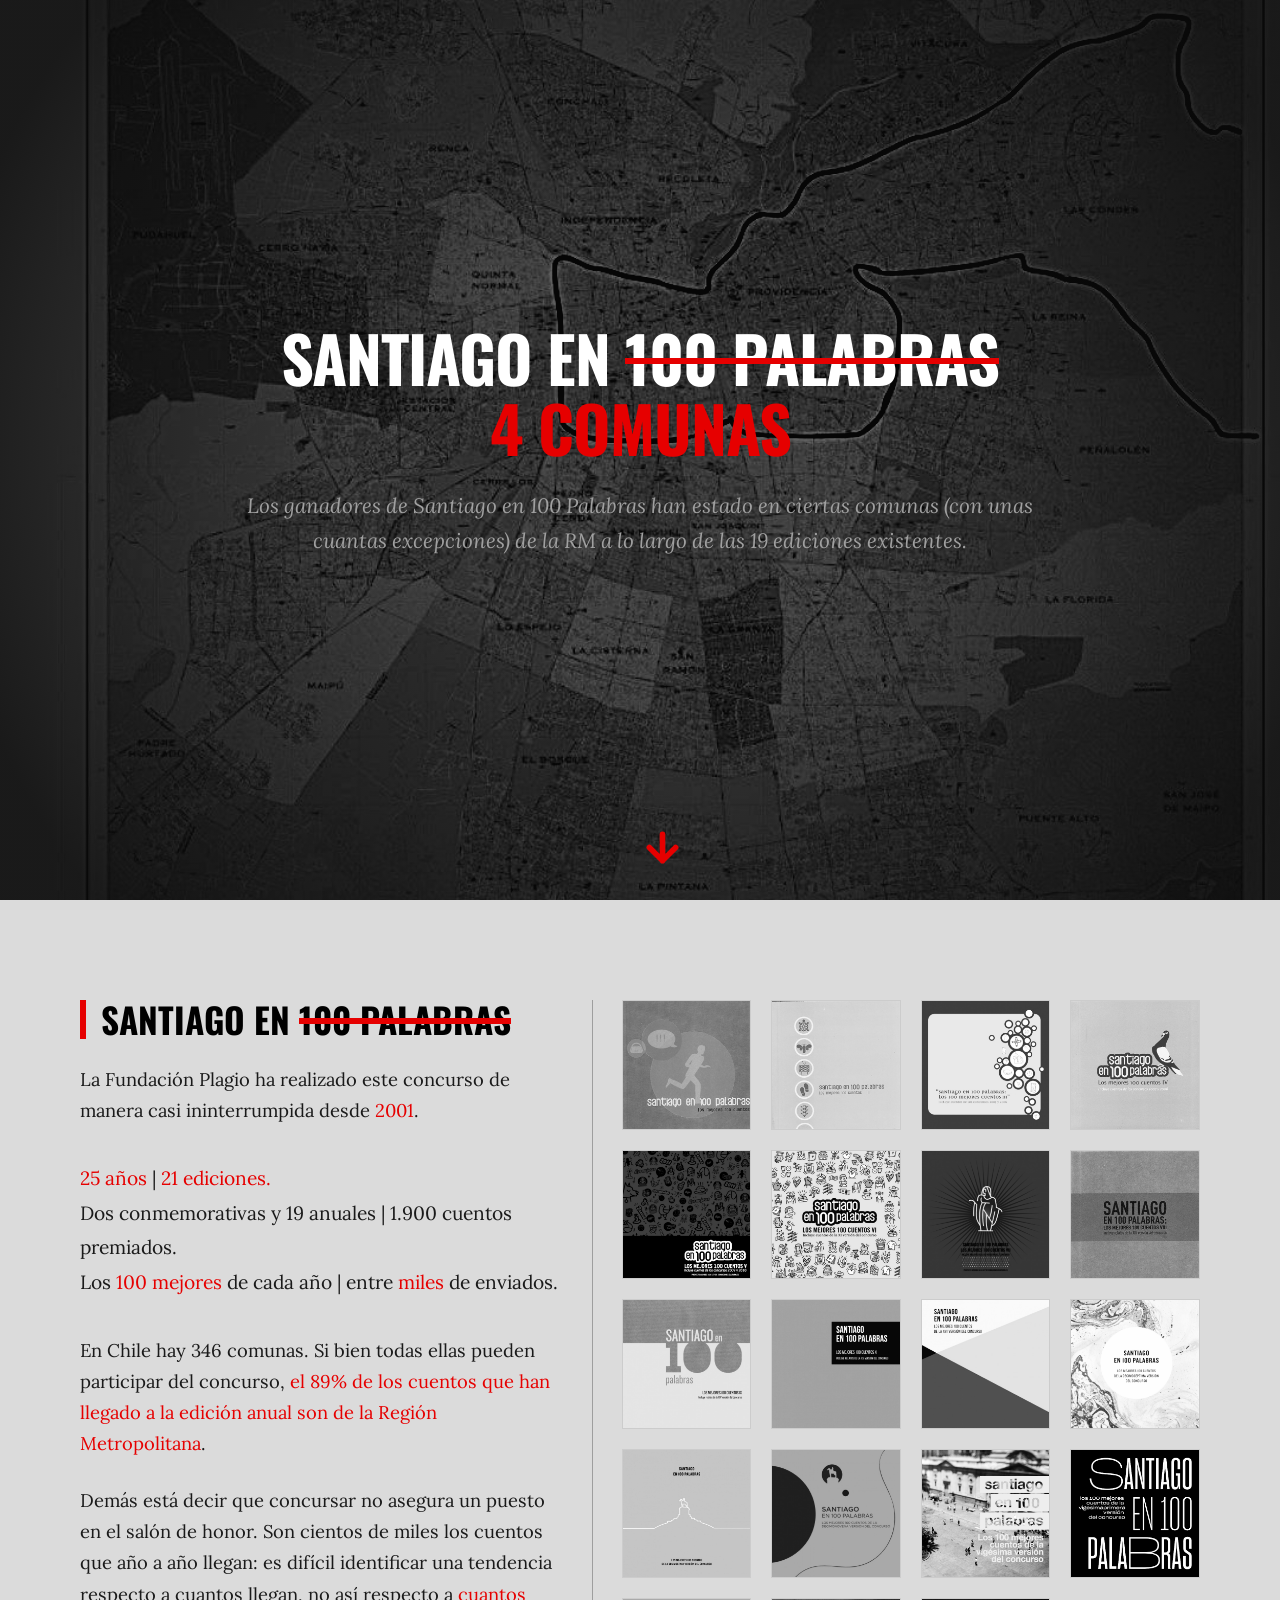
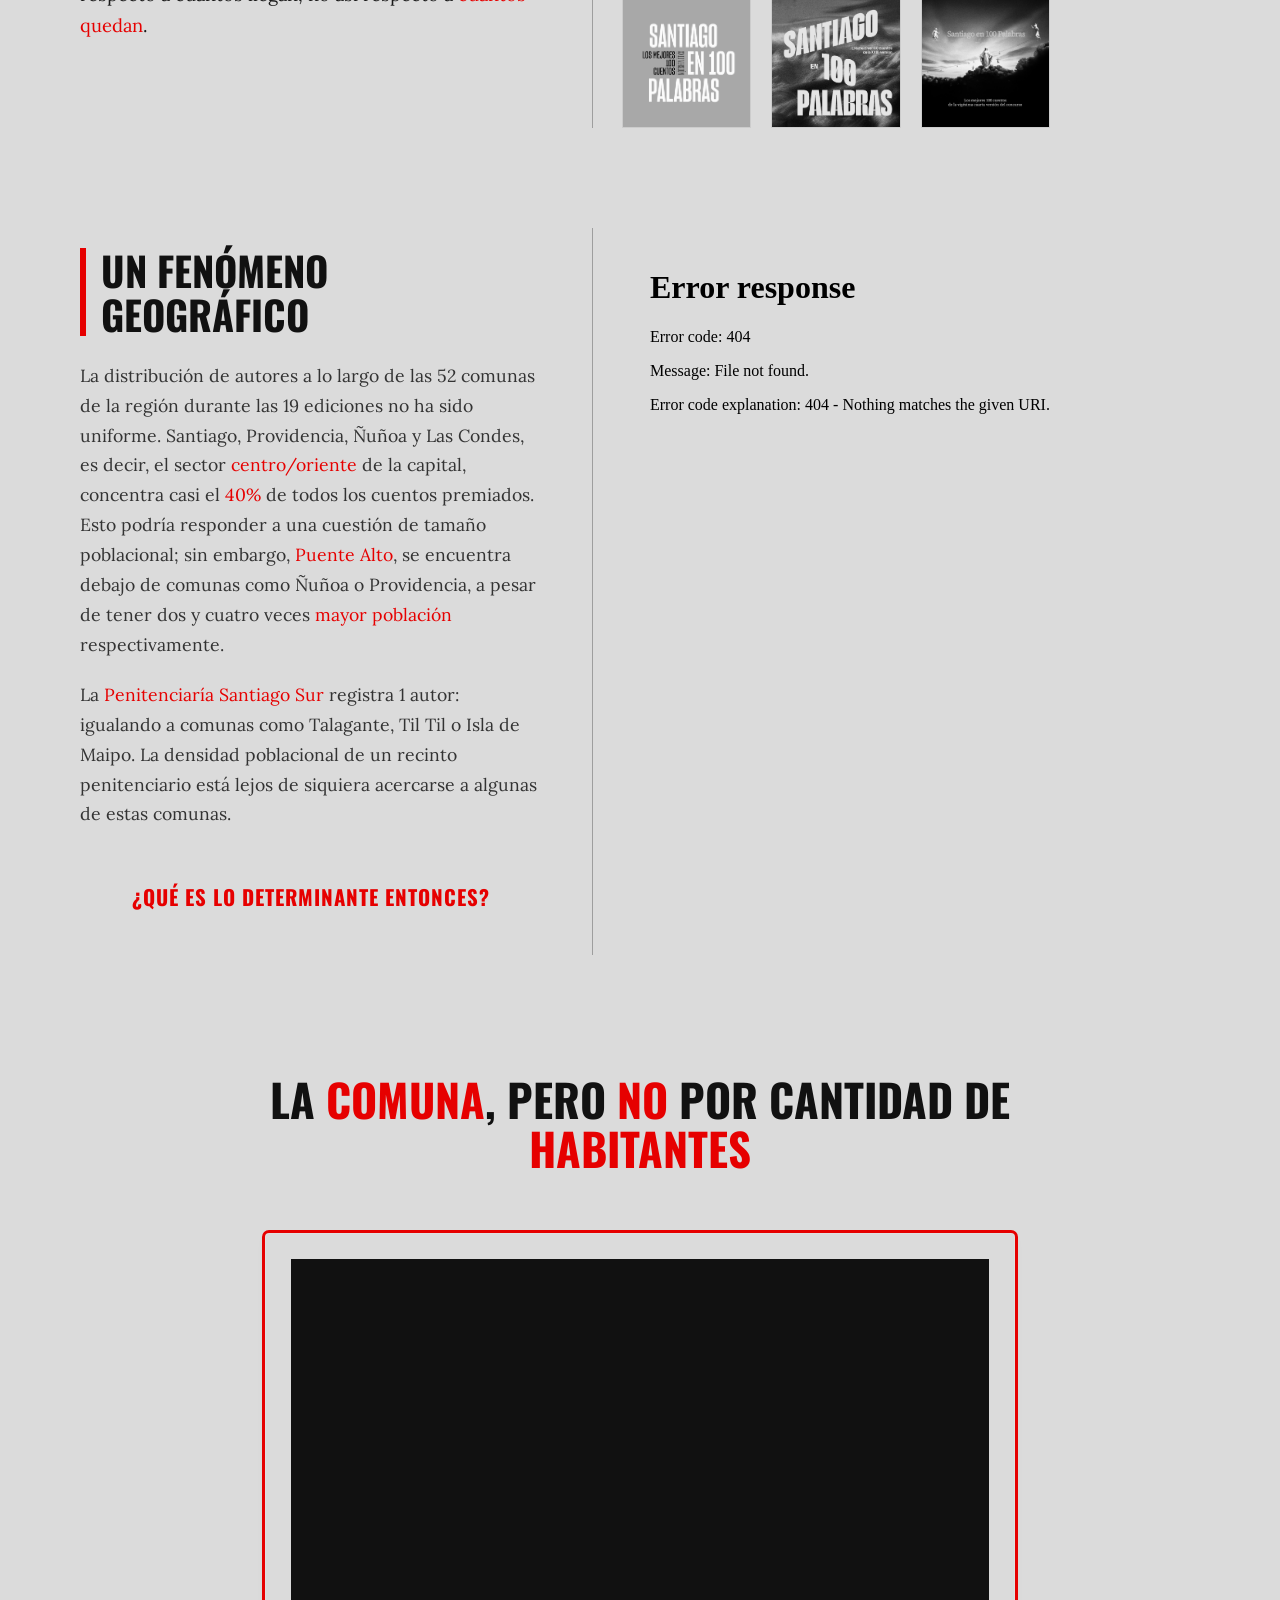
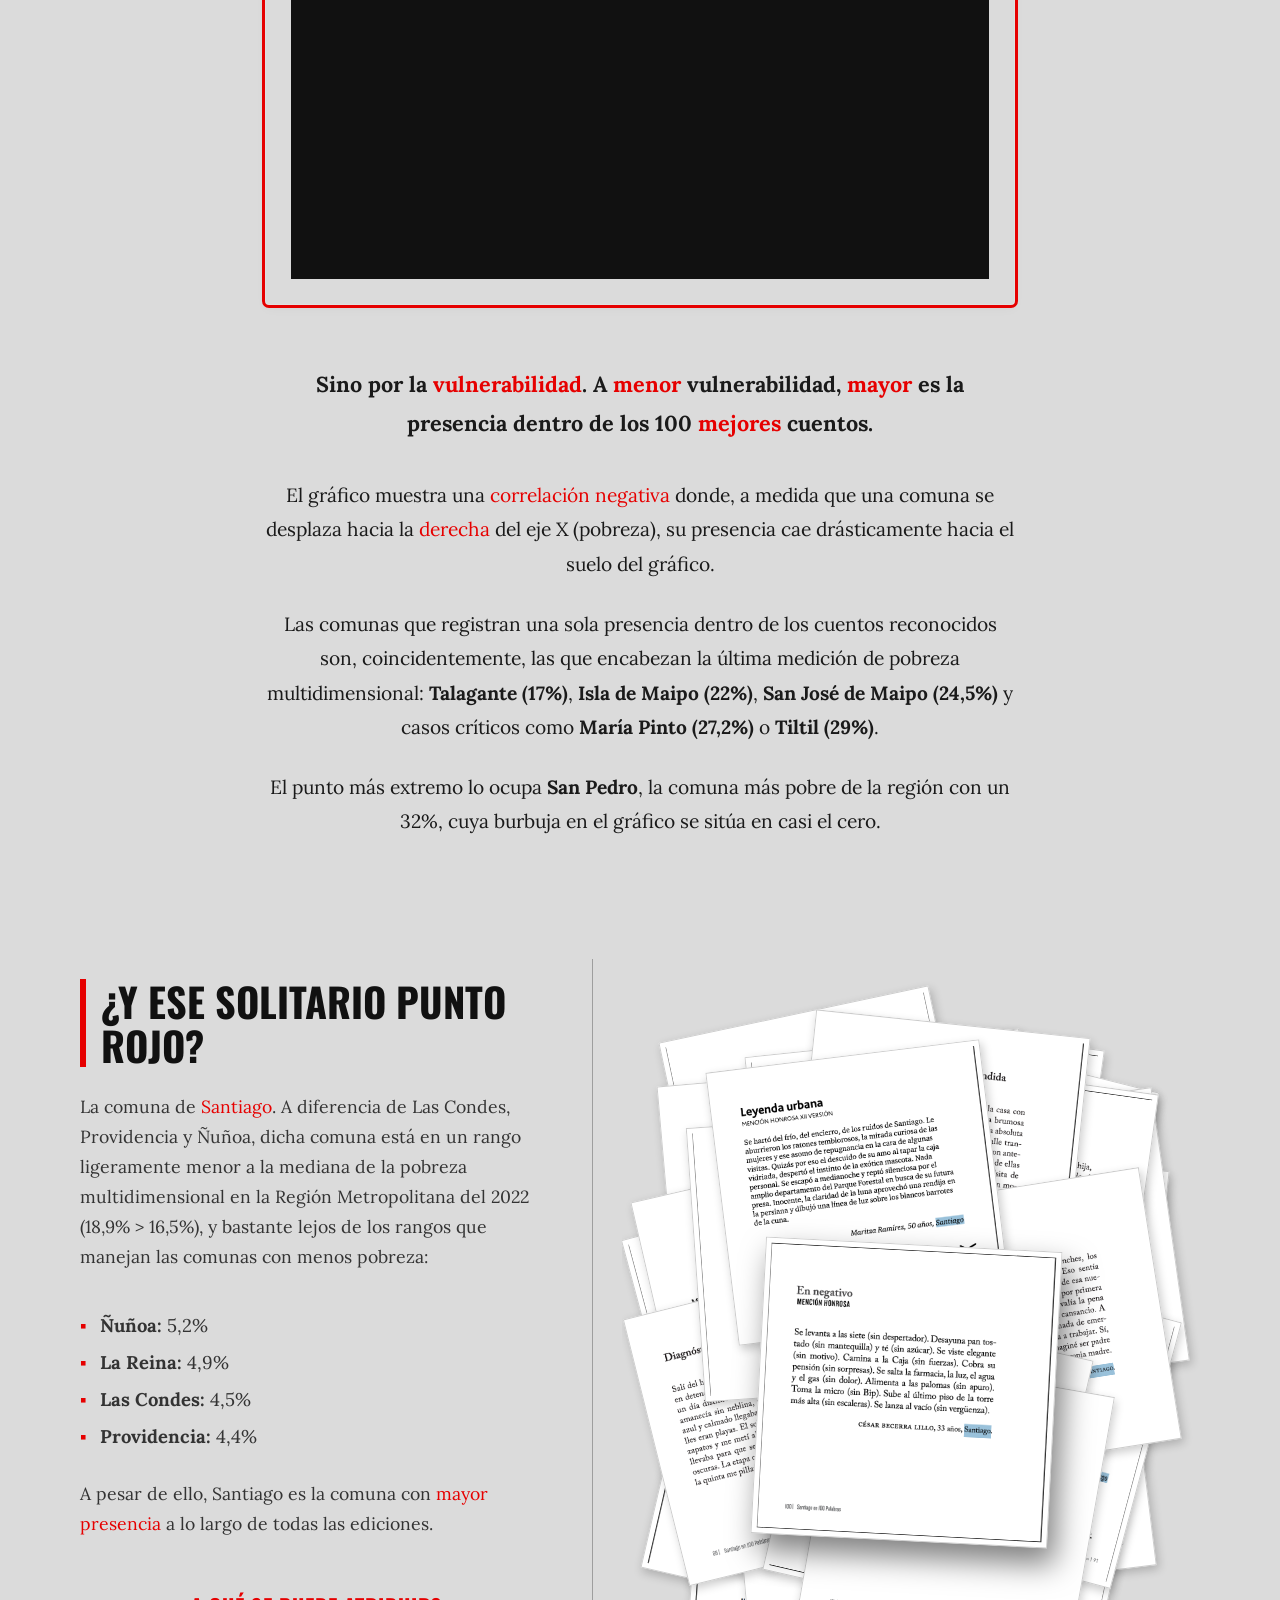
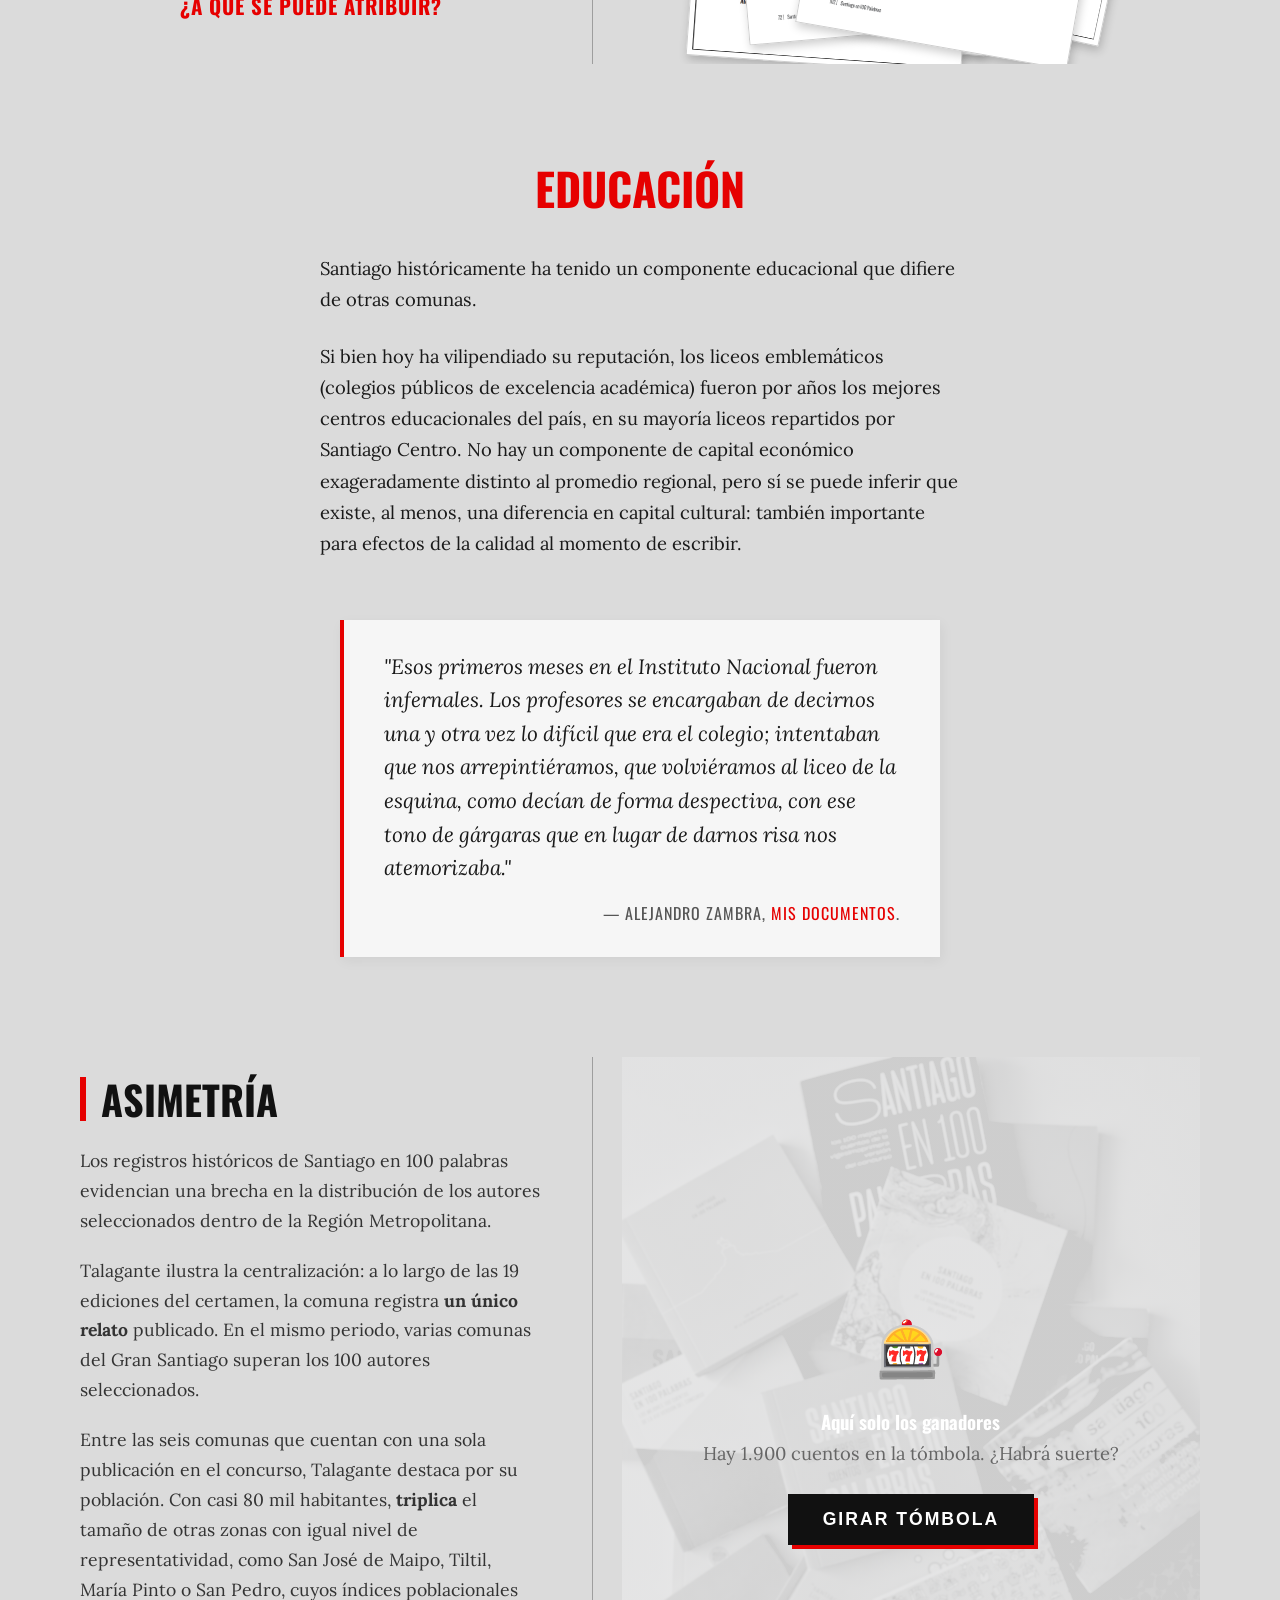
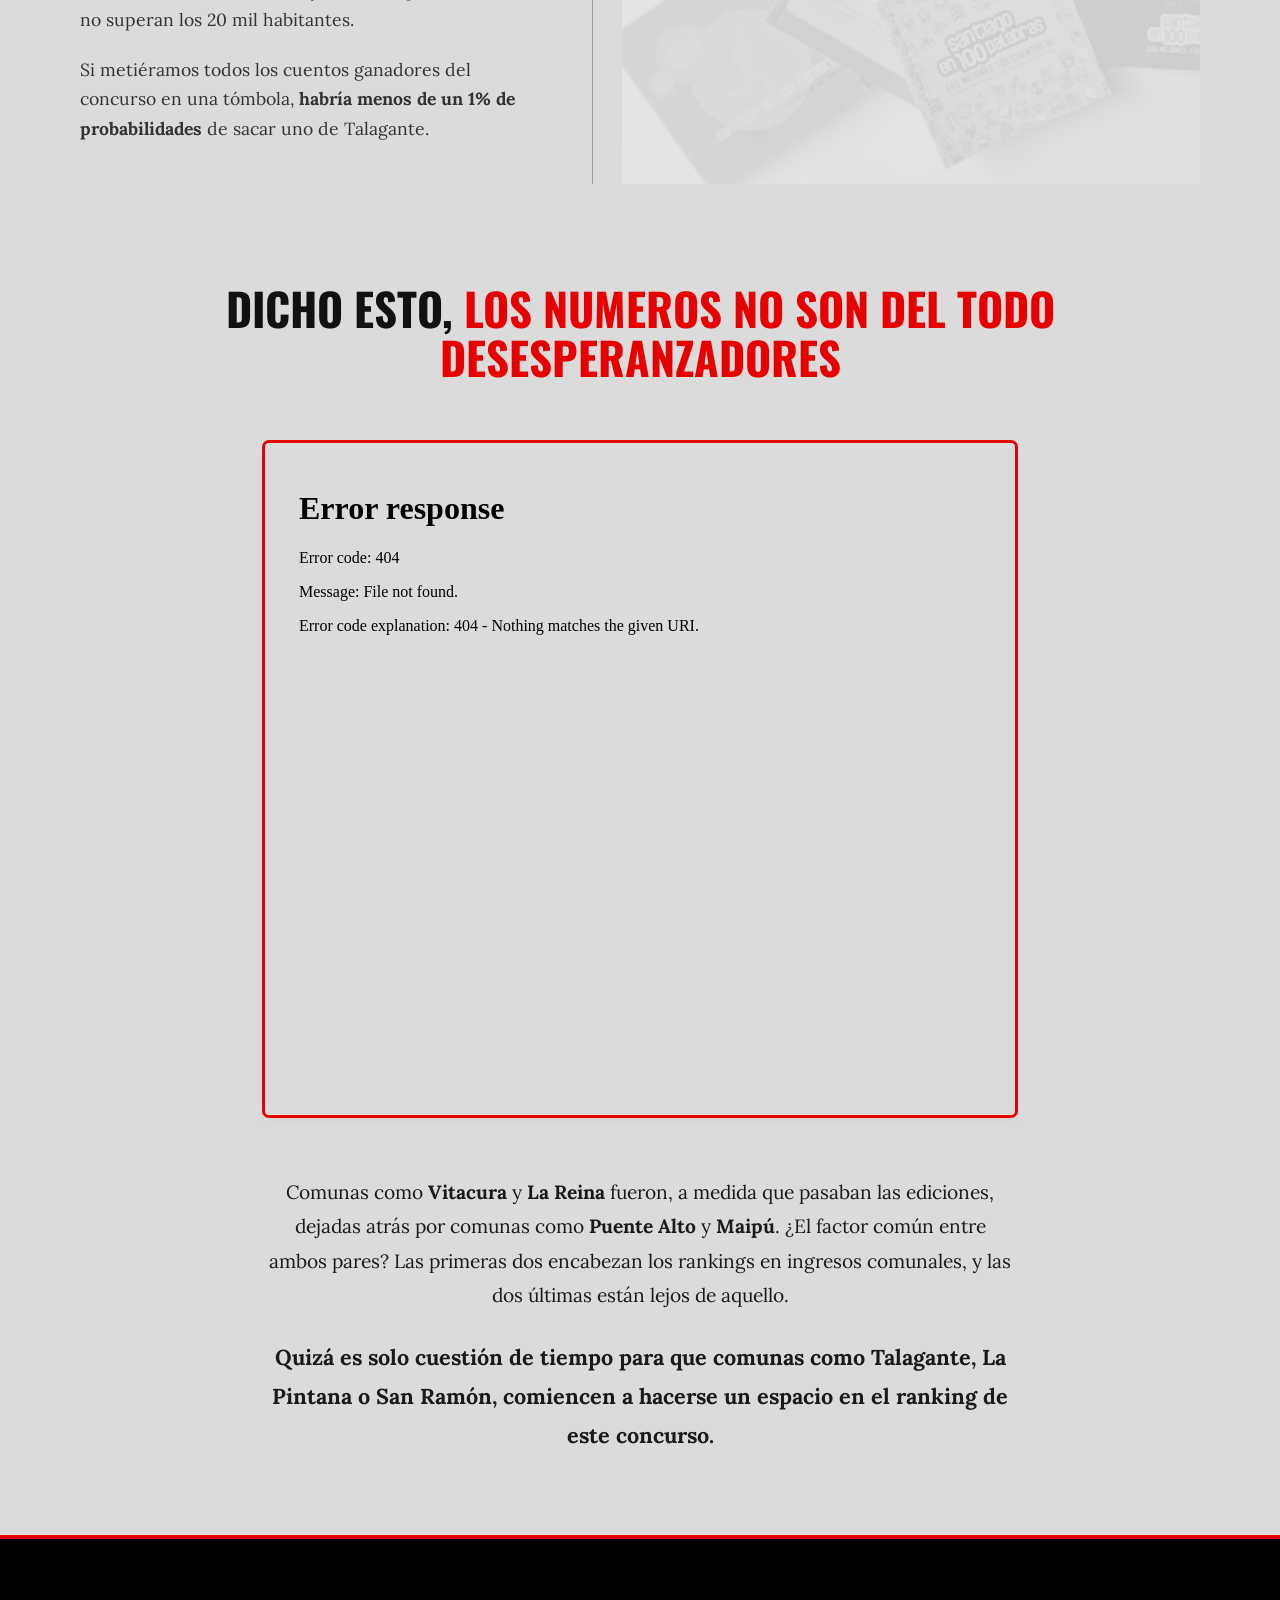
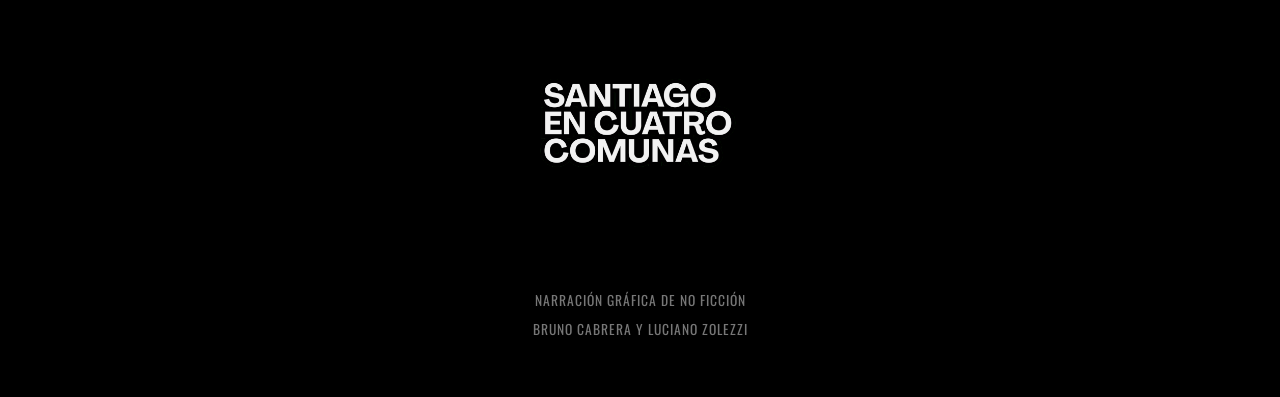
==== commit 7a7df68e: "mapacalor" ====
--- a/index.html
+++ b/index.html
@@ -174,14 +174,14 @@
         <p class="pregunta-gancho">¿QUÉ ES LO DETERMINANTE ENTONCES?</p>
     </div>
 
-    <!-- ➡️ COLUMNA DERECHA: Gráfico Concentración de Casos -->
+    <!-- ➡️ COLUMNA DERECHA: Mapa de Calor RM Noir -->
     <div class="col-grafico">
         <div class="contenedor-interactivo">
             <iframe
-                src="visualizaciones/grafico_animadorojo.html"
+                src="visualizaciones/mapadecalor.html"
                 class="grafico-plotly"
                 loading="lazy"
-                title="Concentración de Casos por Comuna (RM)">
+                title="Mapa de calor de cuentos ganadores por comuna">
             </iframe>
         </div>
     </div>
--- a/style.css
+++ b/style.css
@@ -1147,4 +1147,5 @@
 /* Efecto sutil al pasar el mouse */
 .logo-footer:hover {
     opacity: 1;
-}+}
+
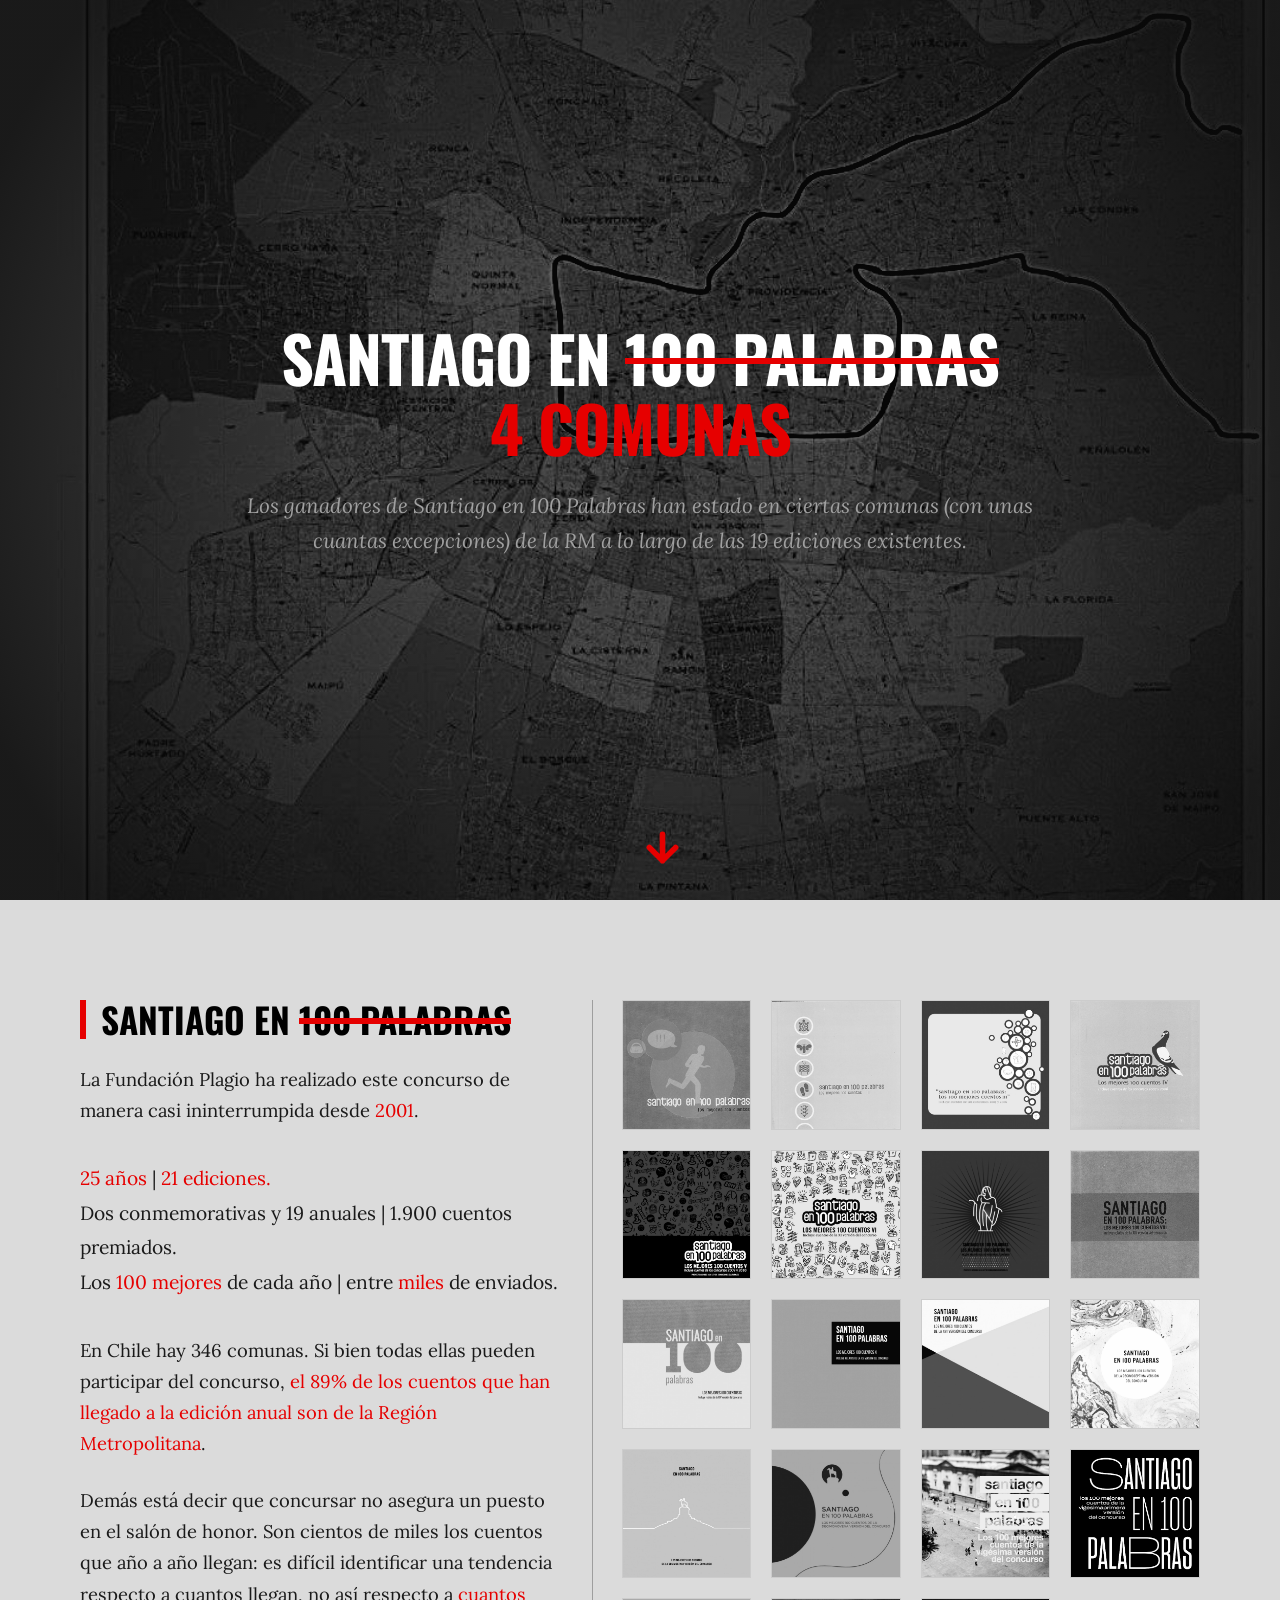
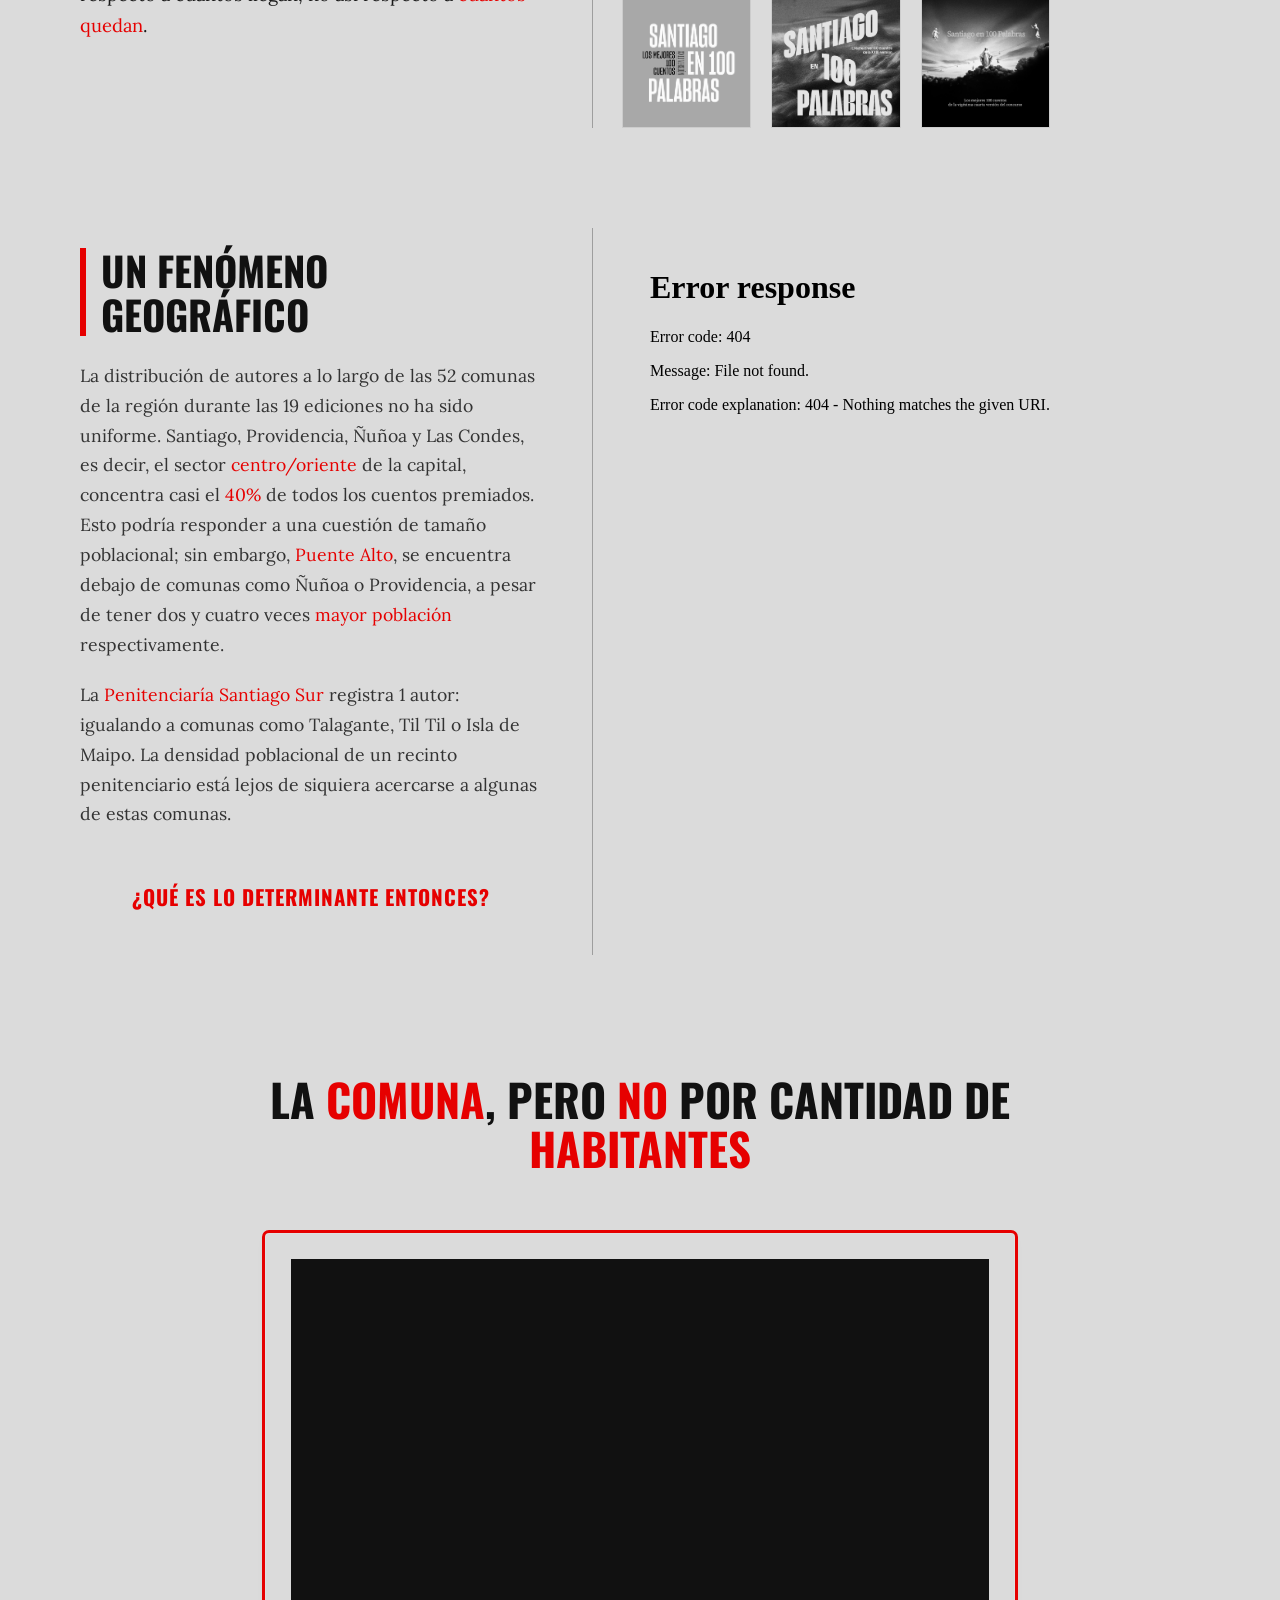
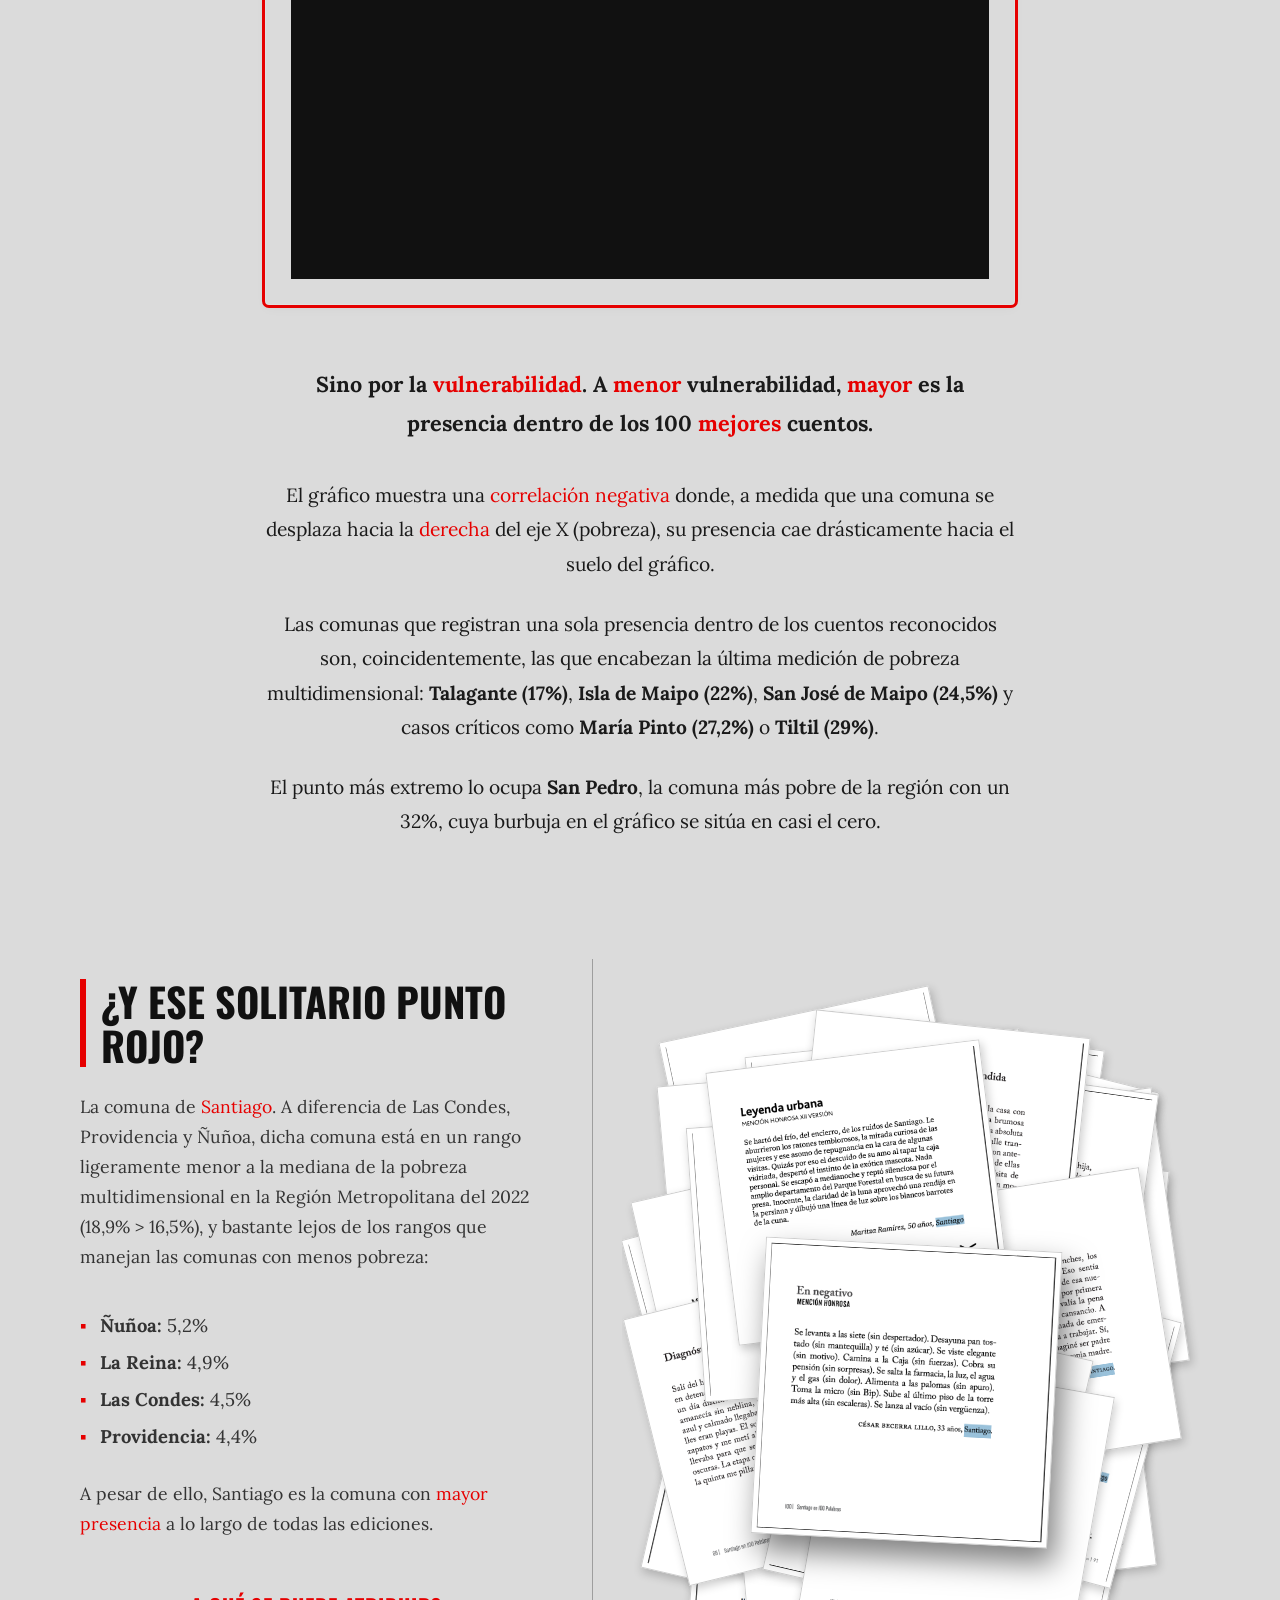
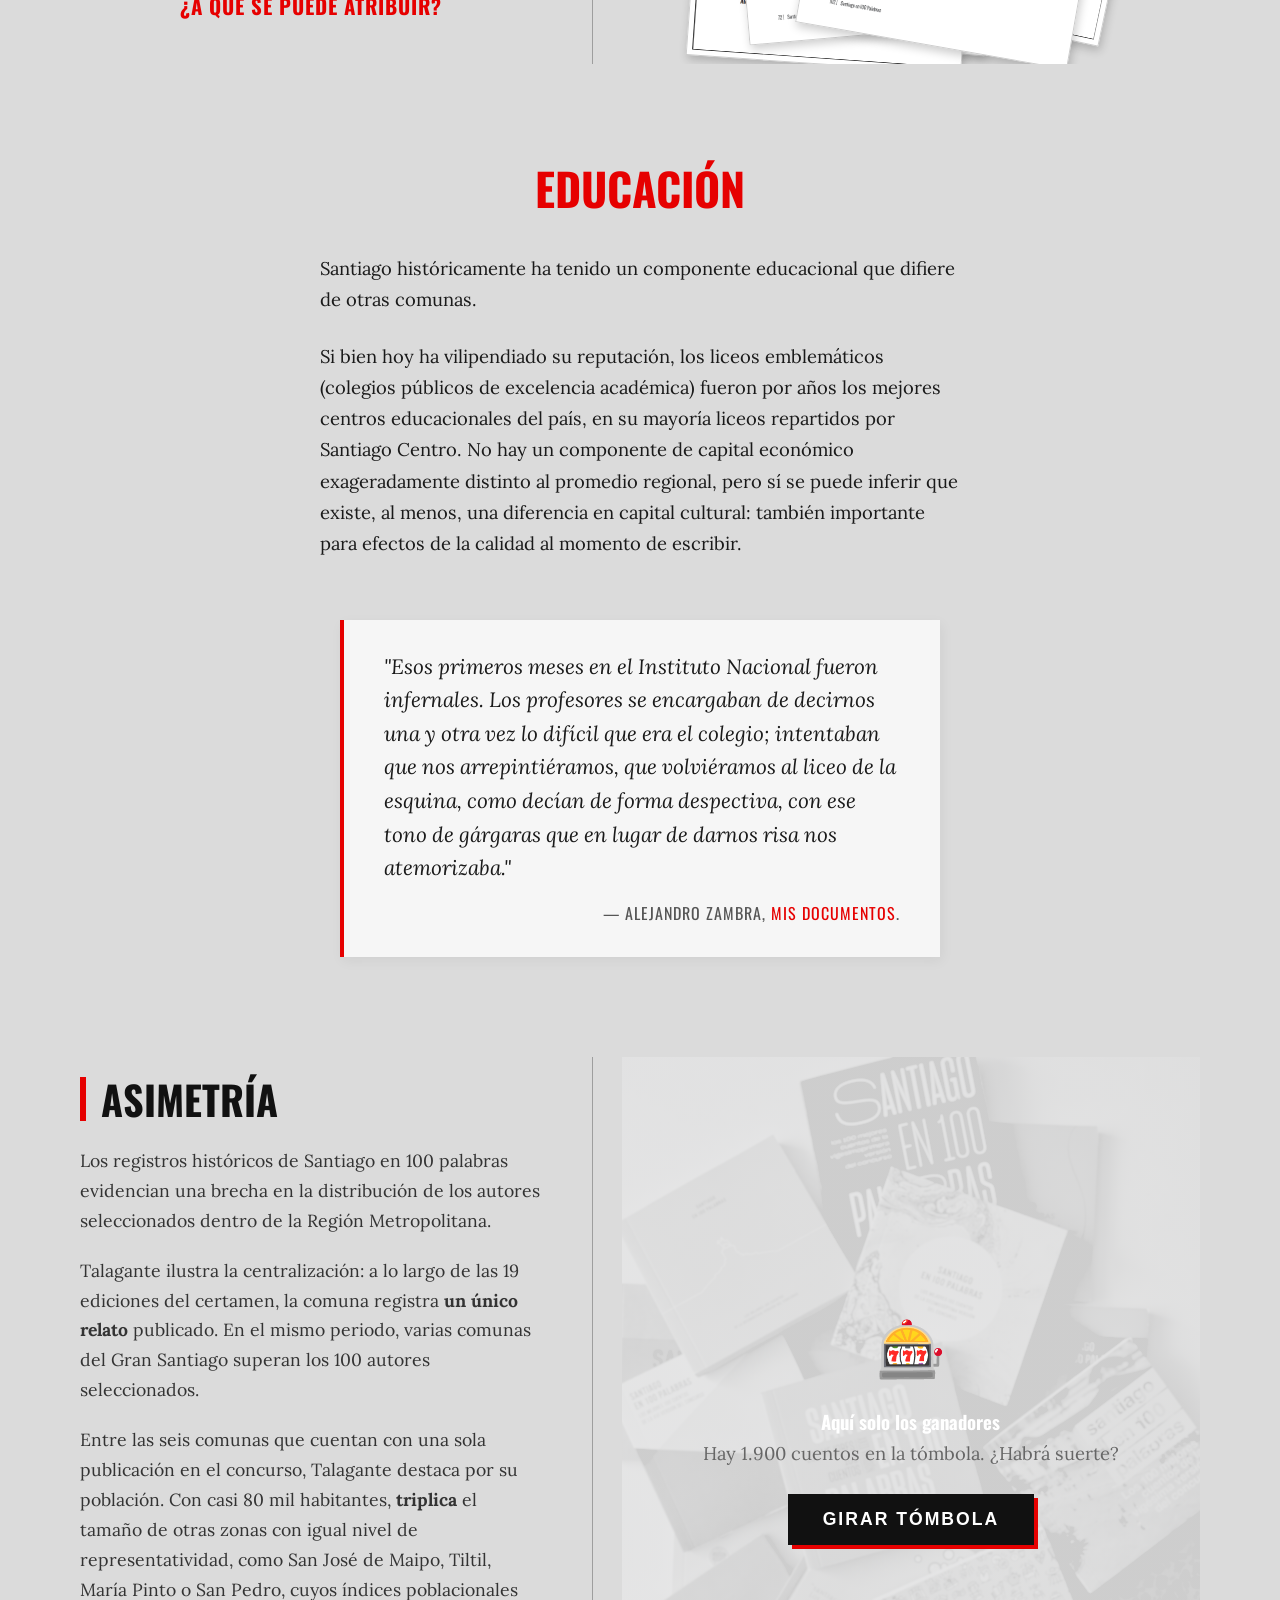
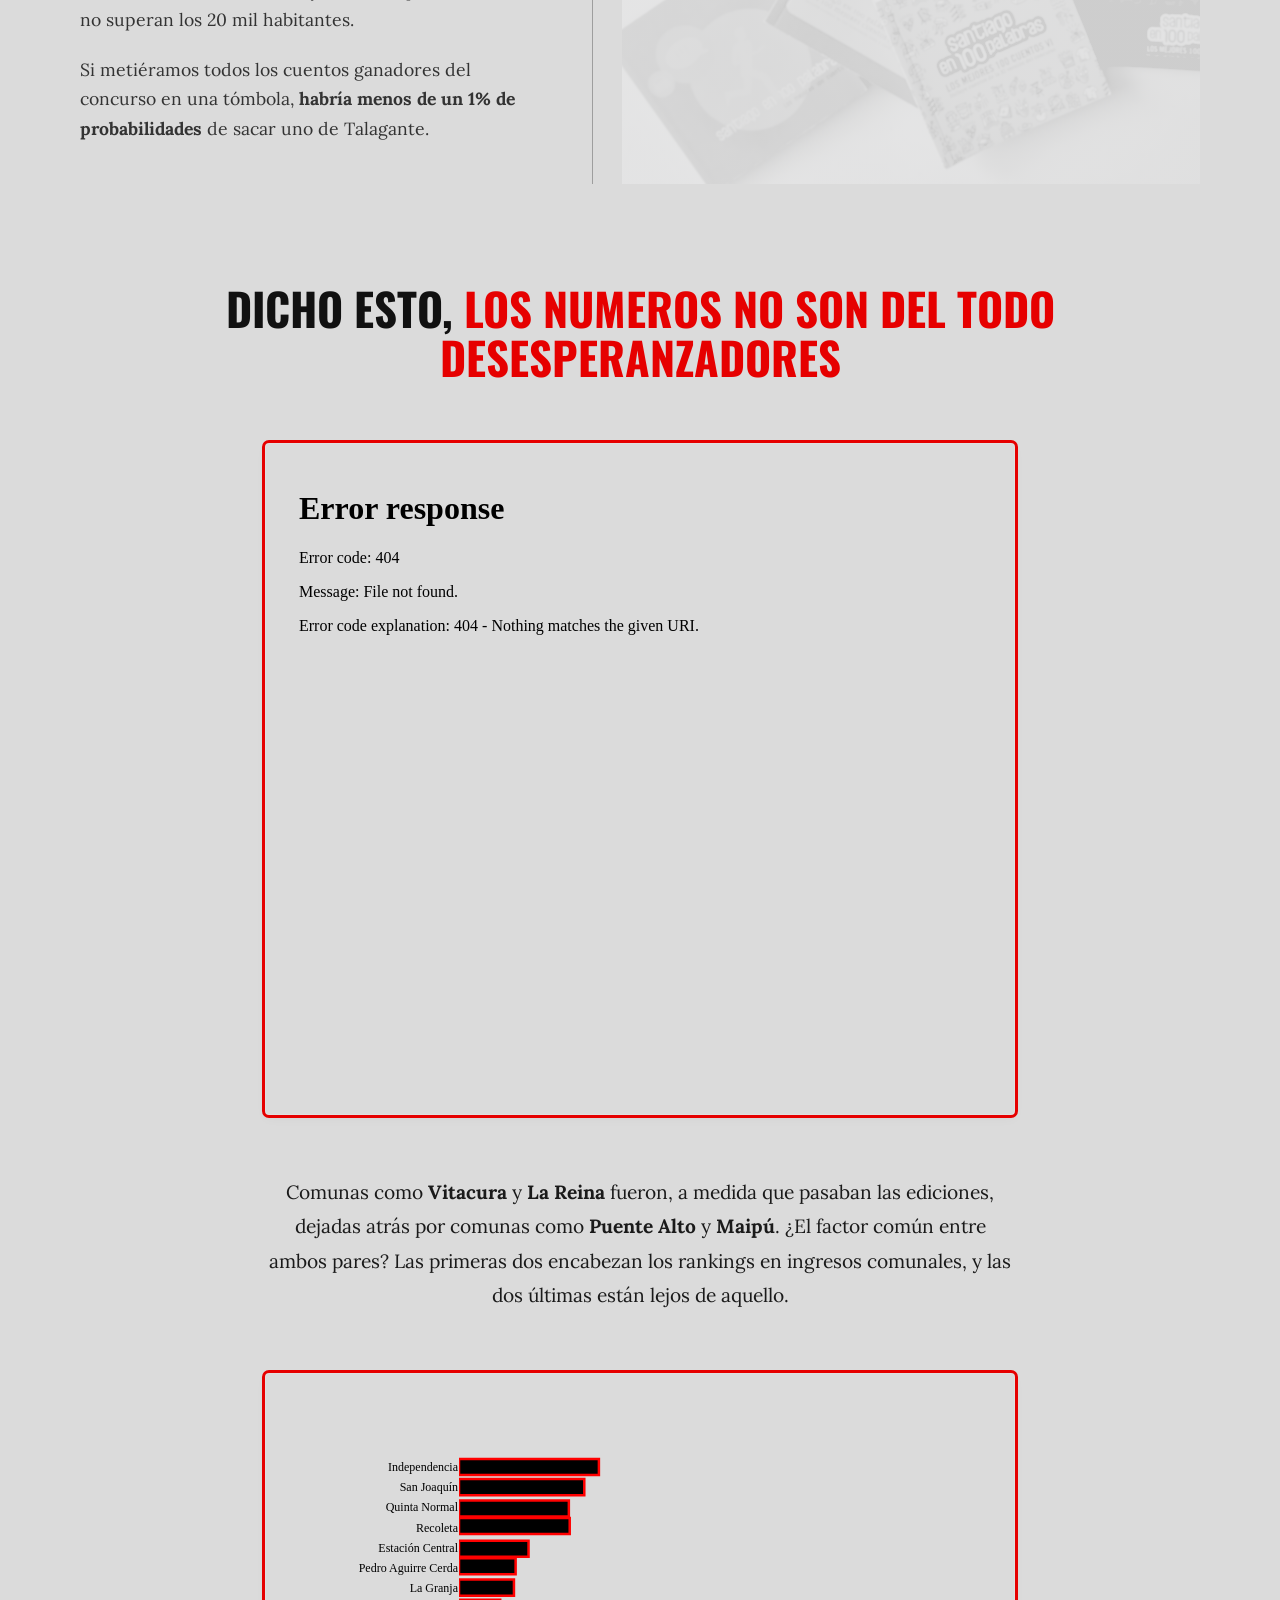
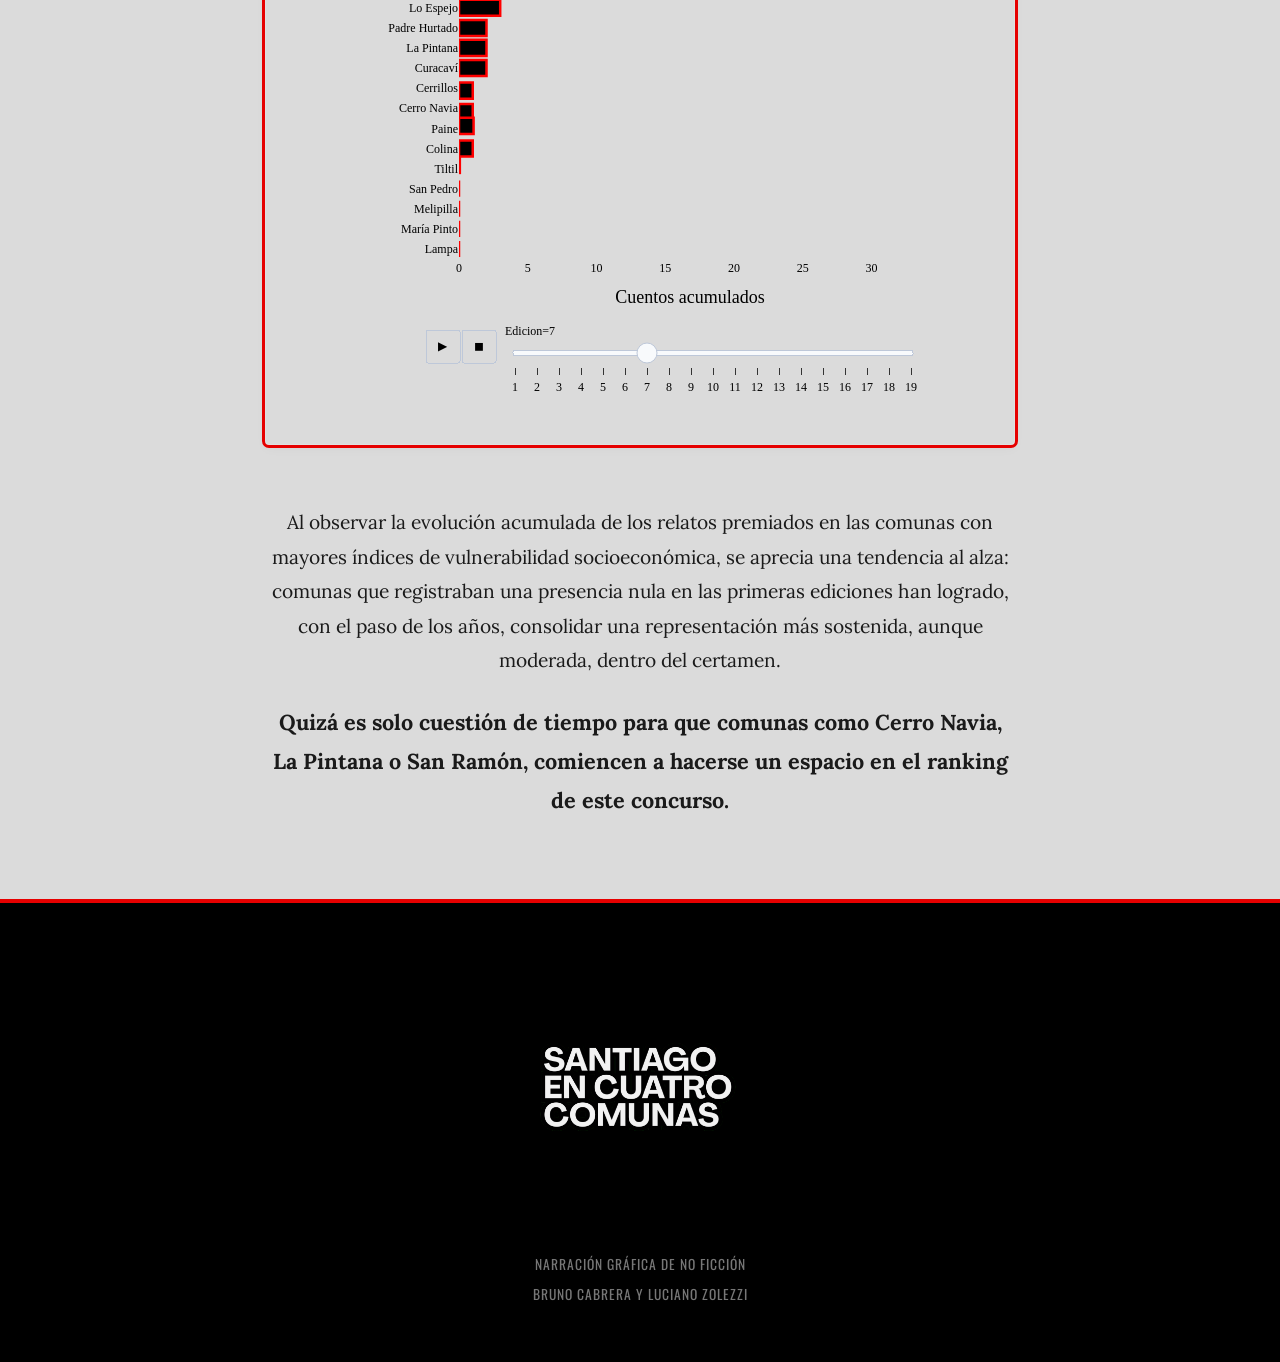
==== commit 6b1ca1db: "actualización" ====
--- a/index.html
+++ b/index.html
@@ -401,8 +401,16 @@
         <p>
             Comunas como <strong>Vitacura</strong> y <strong>La Reina</strong> fueron, a medida que pasaban las ediciones, dejadas atrás por comunas como <strong>Puente Alto</strong> y <strong>Maipú</strong>. ¿El factor común entre ambos pares? Las primeras dos encabezan los rankings en ingresos comunales, y las dos últimas están lejos de aquello.
         </p>
+
+         <div class="contenedor-interactivo">
+        <iframe src="visualizaciones/chart_race_vulnerables_editorial.html" style="height: 620px;" title="Relación entre Vulnerabilidad Comunal y Presencia en la Muestra"></iframe>
+    </div> 
+        <p>
+            Al observar la evolución acumulada de los relatos premiados en las comunas con mayores índices de vulnerabilidad socioeconómica, se aprecia una tendencia al alza: comunas que registraban una presencia nula en las primeras ediciones han logrado, con el paso de los años, consolidar una representación más sostenida, aunque moderada, dentro del certamen.
+        </p>
+
         <p class="bajada-principal">
-            Quizá es solo cuestión de tiempo para que comunas como Talagante, La Pintana o San Ramón, comiencen a hacerse un espacio en el ranking de este concurso. 
+            Quizá es solo cuestión de tiempo para que comunas como Cerro Navia, La Pintana o San Ramón, comiencen a hacerse un espacio en el ranking de este concurso. 
         </p>
     </div>
 
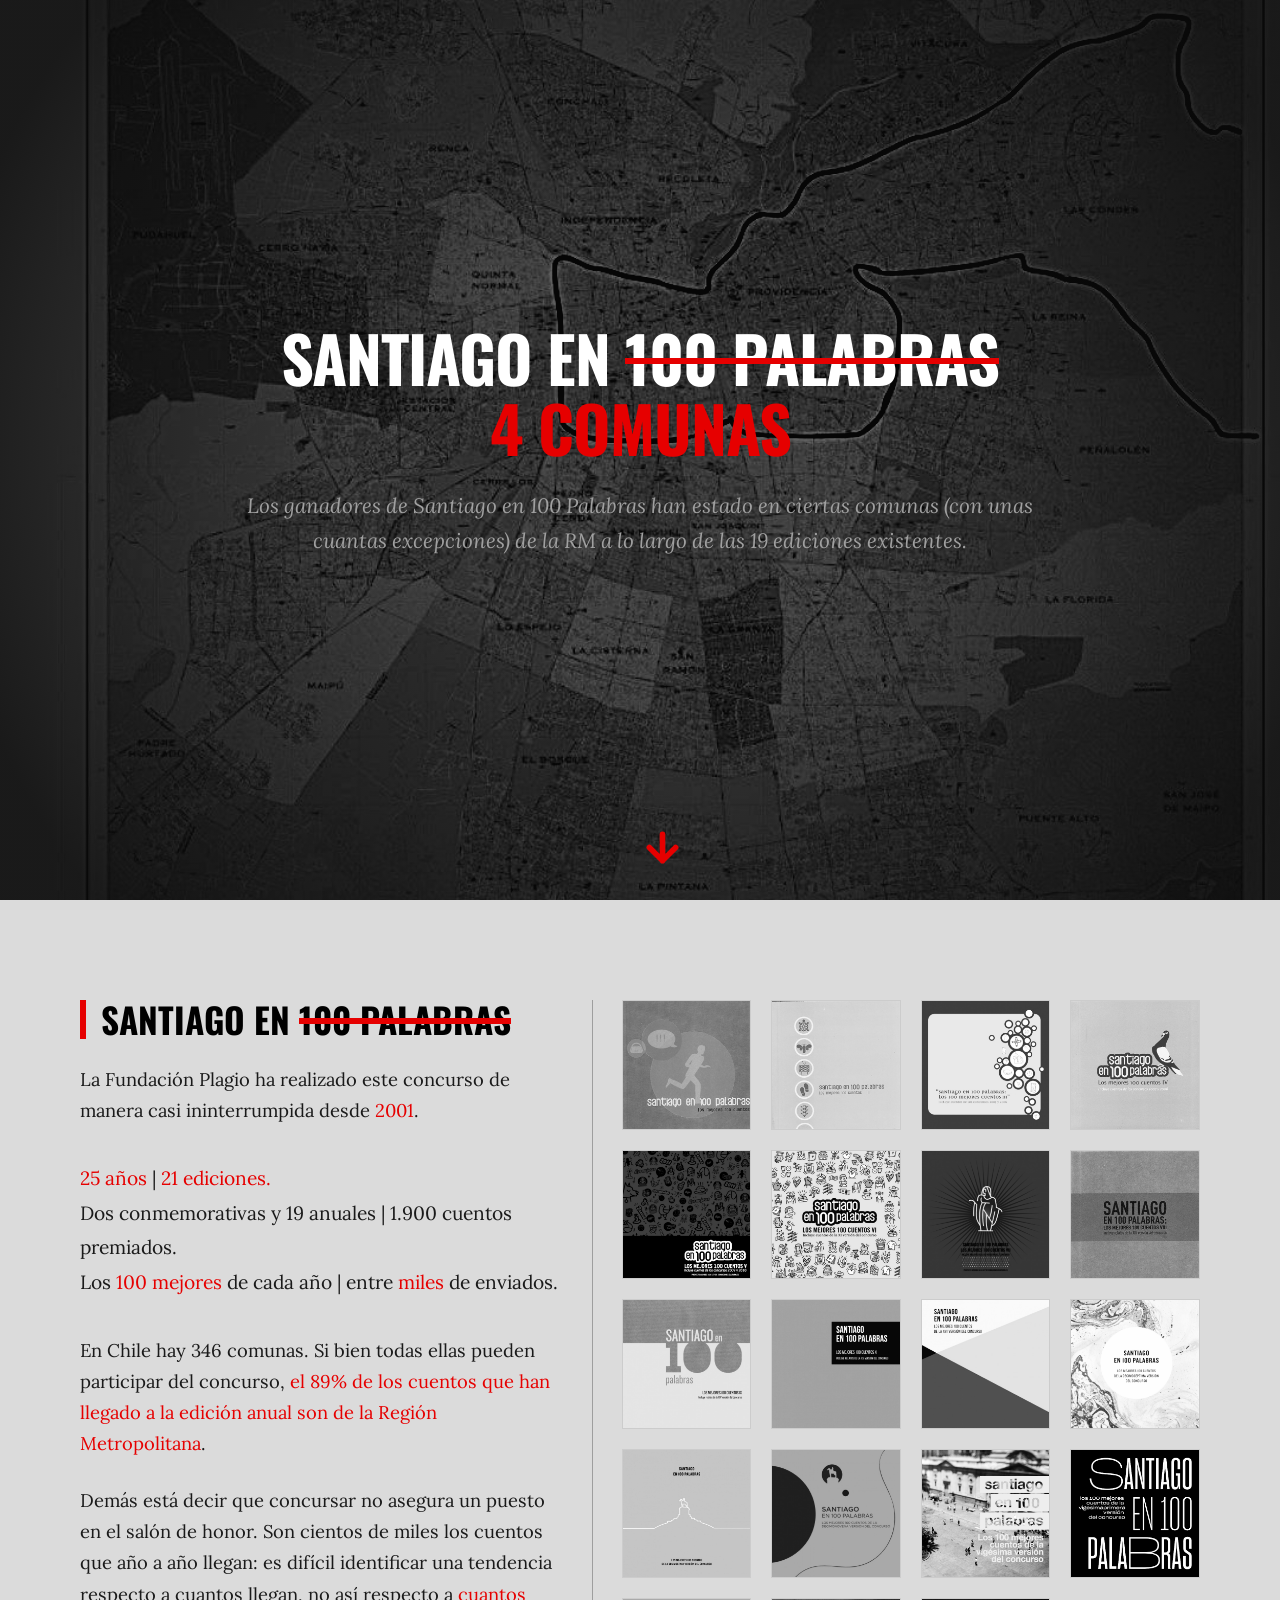
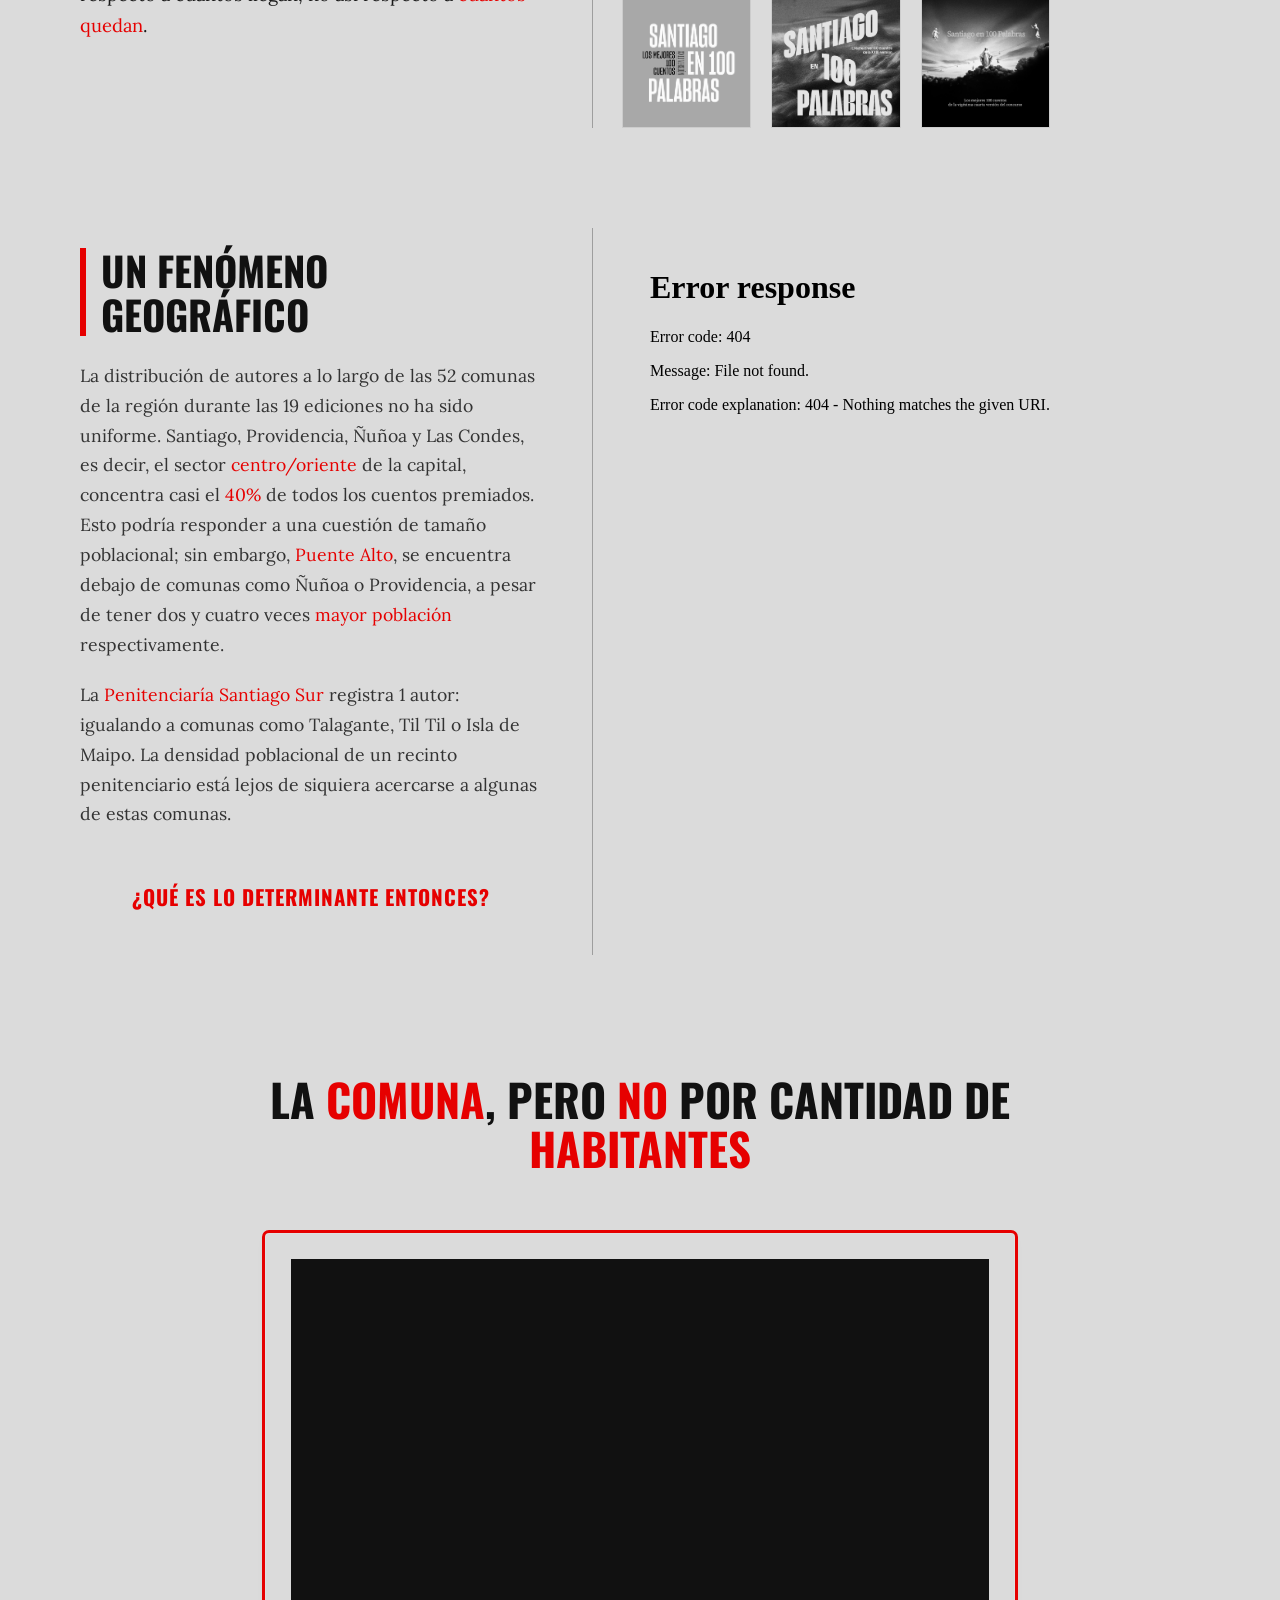
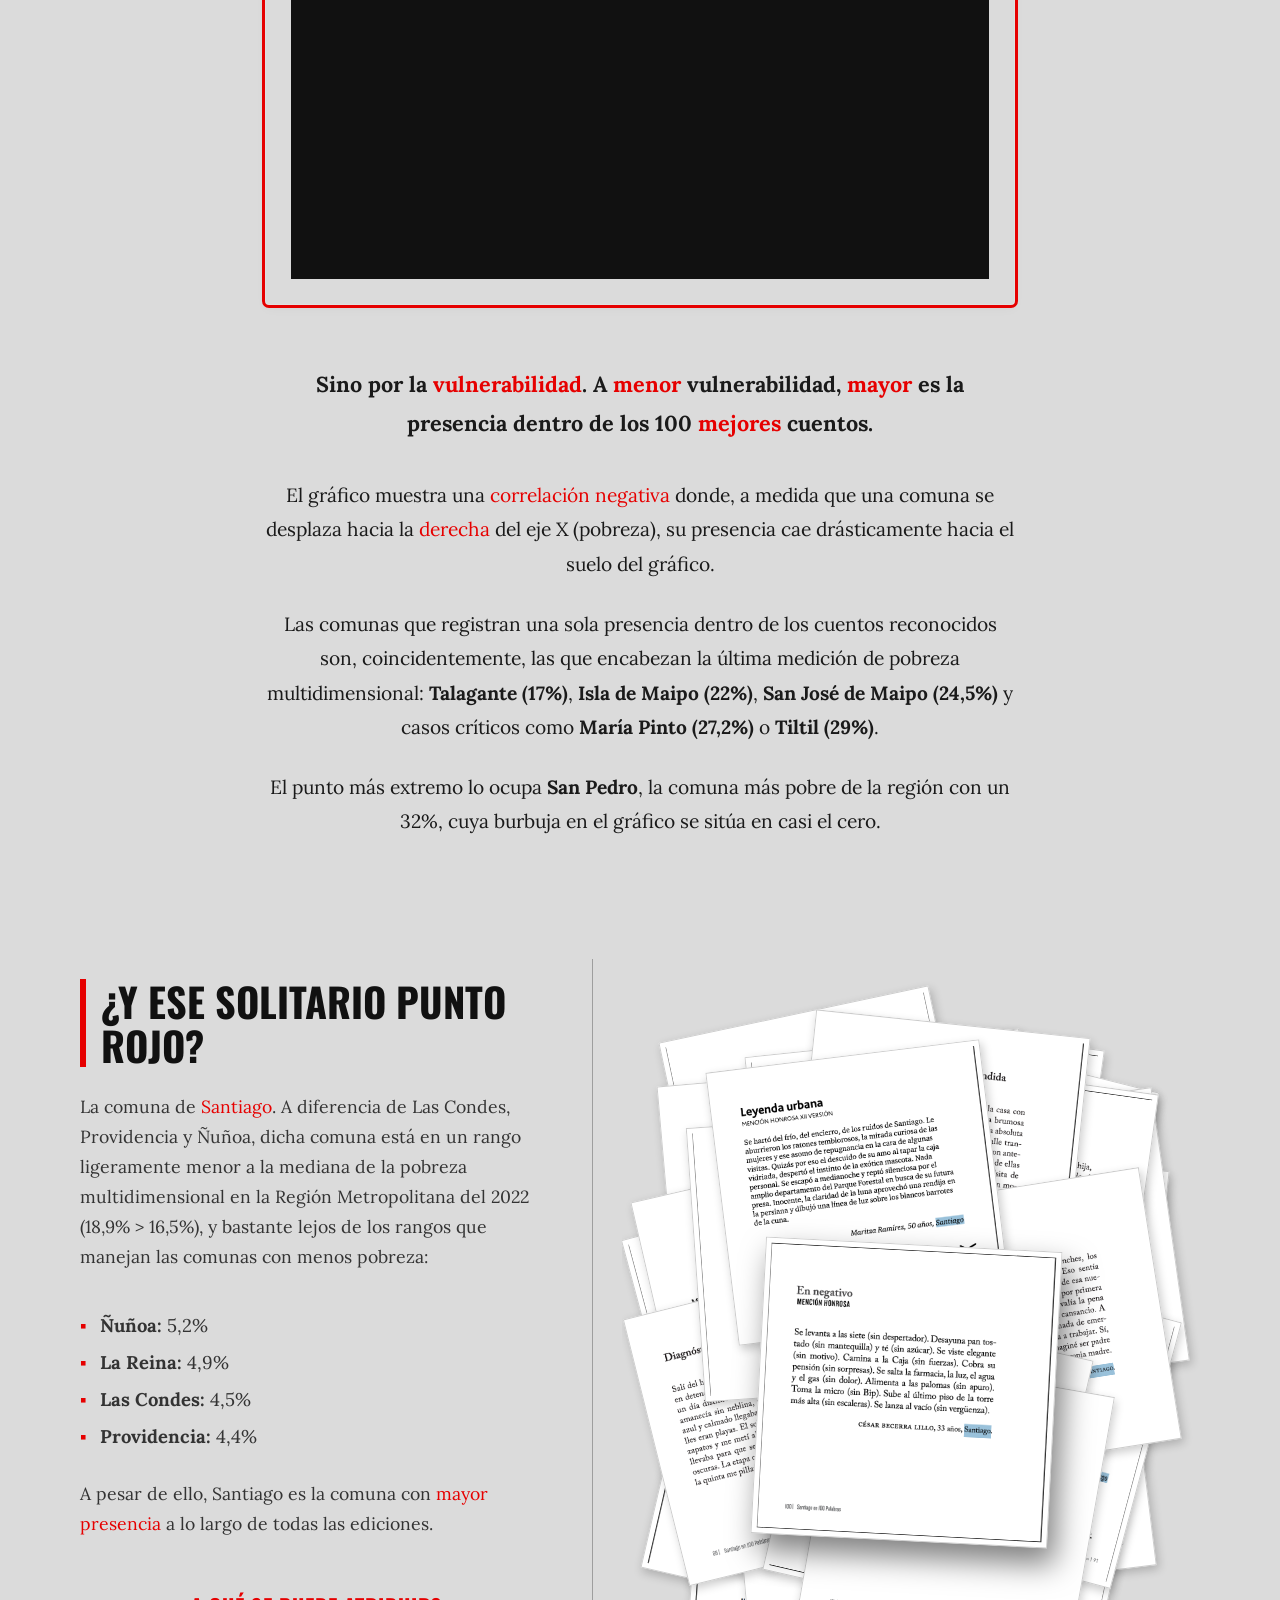
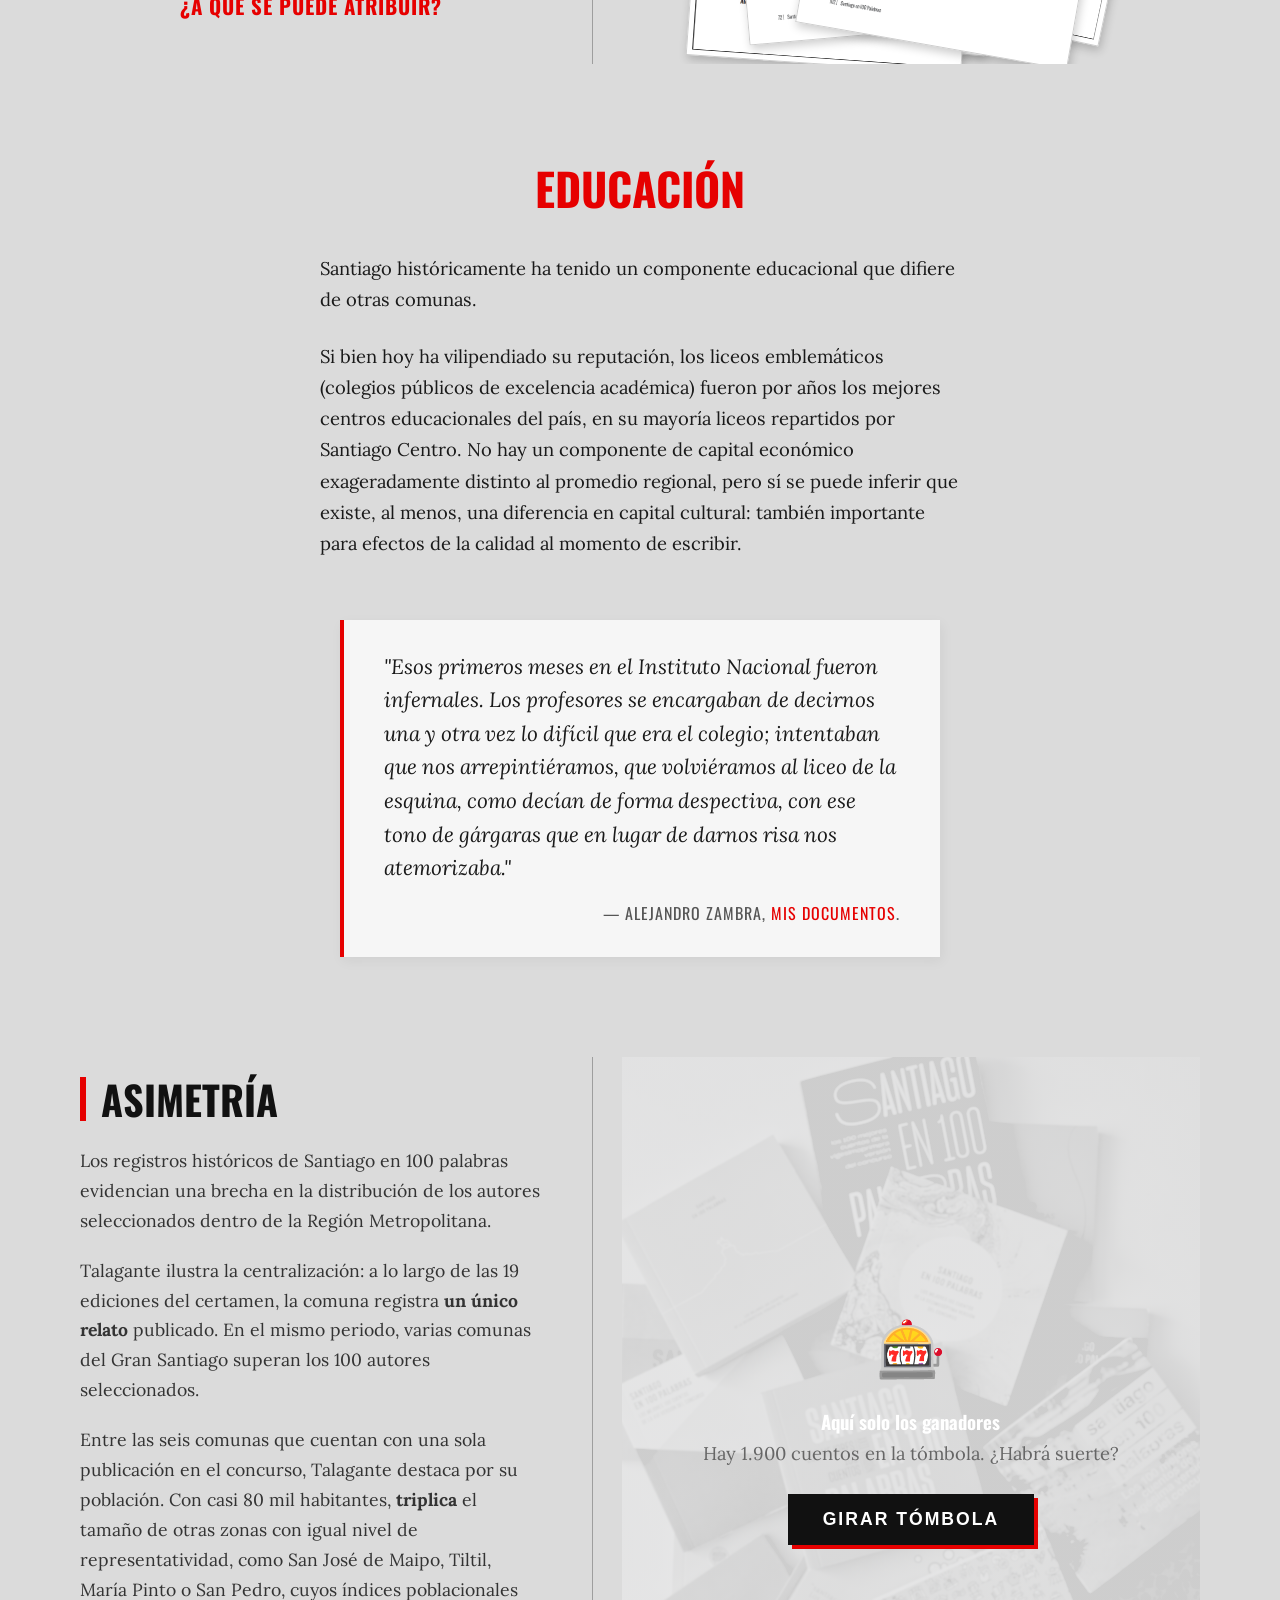
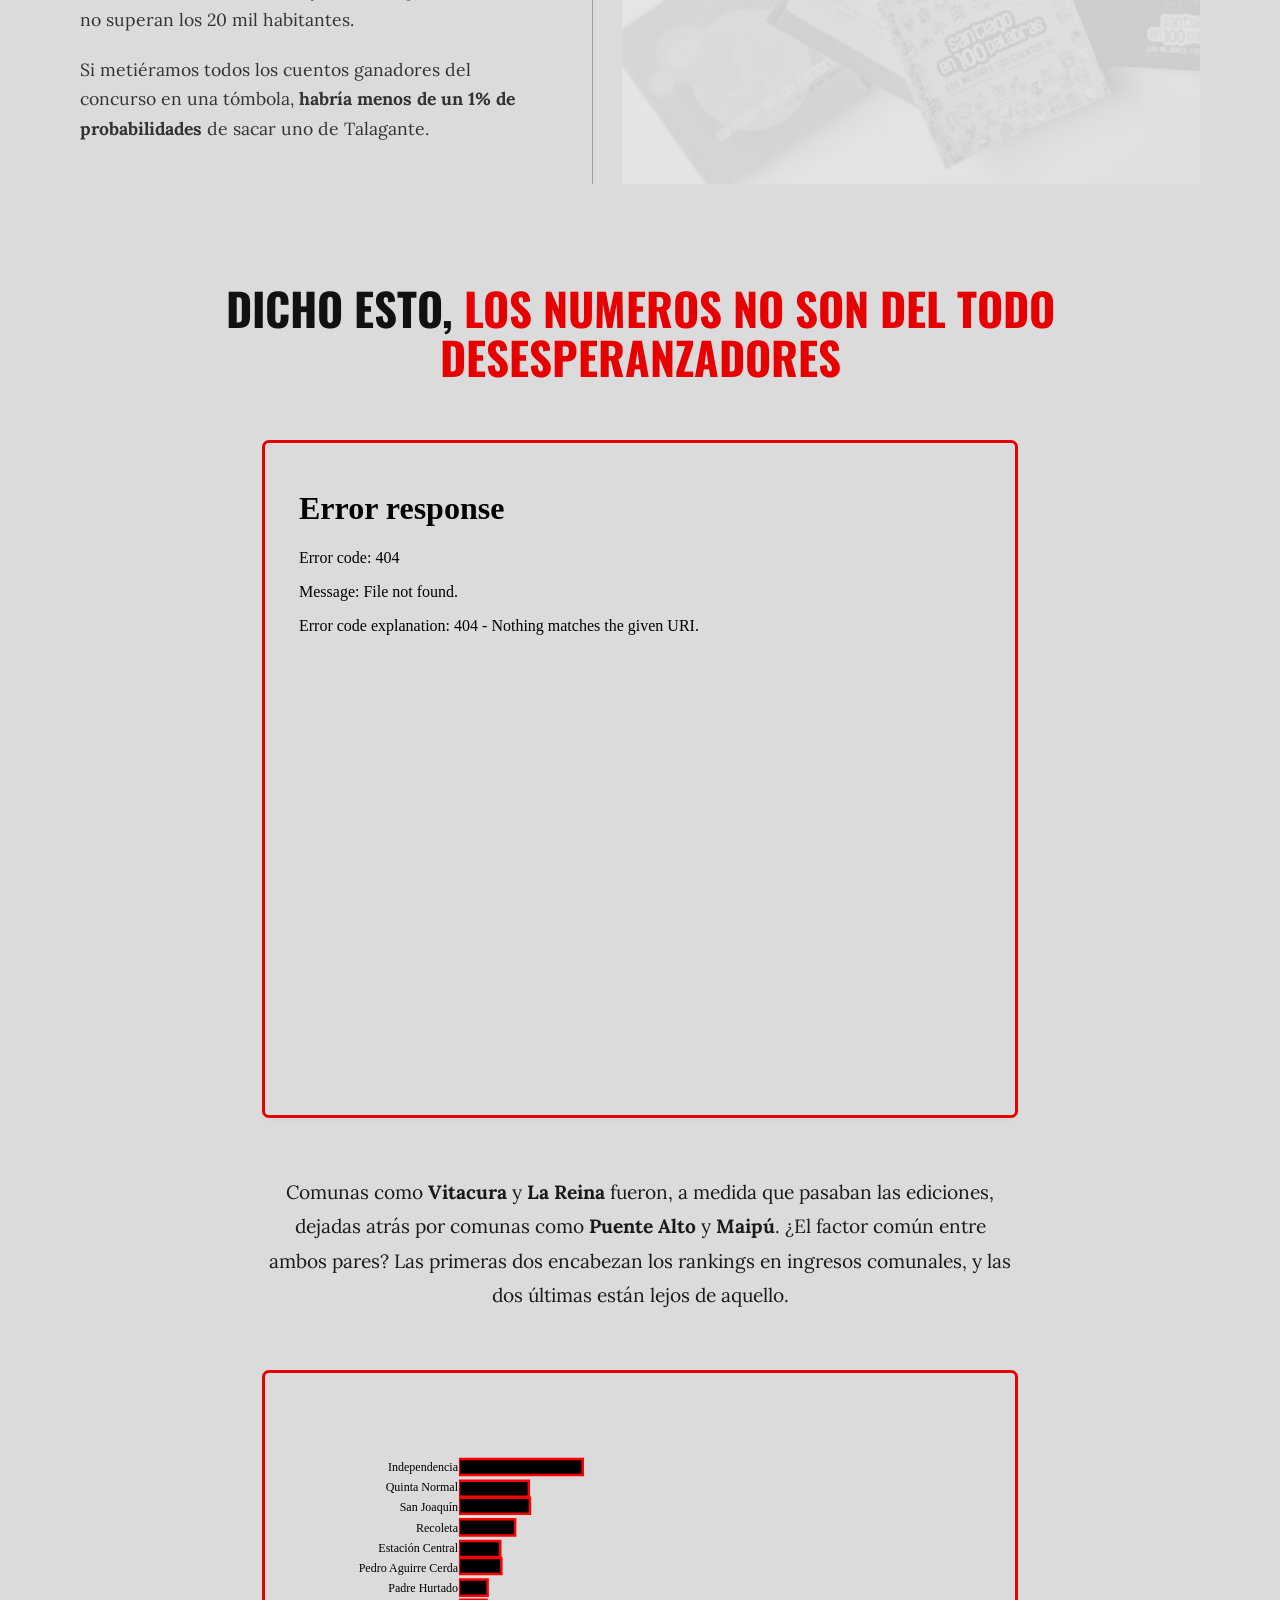
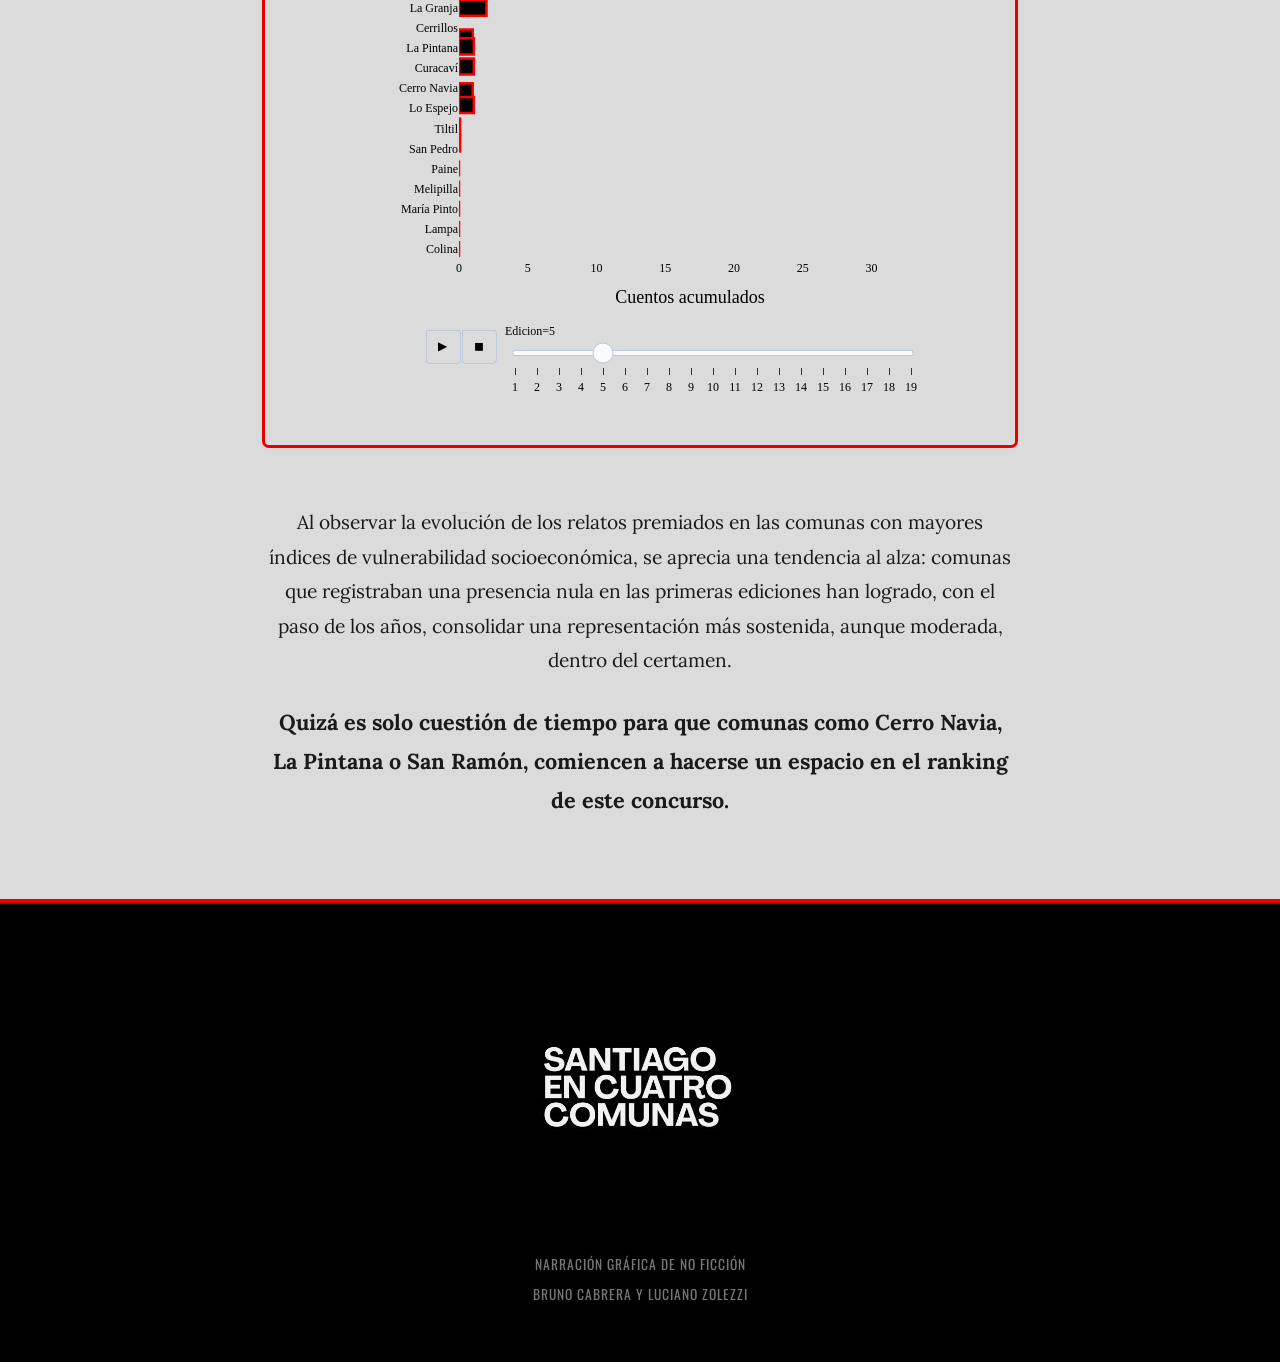
==== commit 4df4aad8: "act index" ====
--- a/index.html
+++ b/index.html
@@ -406,7 +406,7 @@
         <iframe src="visualizaciones/chart_race_vulnerables_editorial.html" style="height: 620px;" title="Relación entre Vulnerabilidad Comunal y Presencia en la Muestra"></iframe>
     </div> 
         <p>
-            Al observar la evolución acumulada de los relatos premiados en las comunas con mayores índices de vulnerabilidad socioeconómica, se aprecia una tendencia al alza: comunas que registraban una presencia nula en las primeras ediciones han logrado, con el paso de los años, consolidar una representación más sostenida, aunque moderada, dentro del certamen.
+            Al observar la evolución de los relatos premiados en las comunas con mayores índices de vulnerabilidad socioeconómica, se aprecia una tendencia al alza: comunas que registraban una presencia nula en las primeras ediciones han logrado, con el paso de los años, consolidar una representación más sostenida, aunque moderada, dentro del certamen.
         </p>
 
         <p class="bajada-principal">
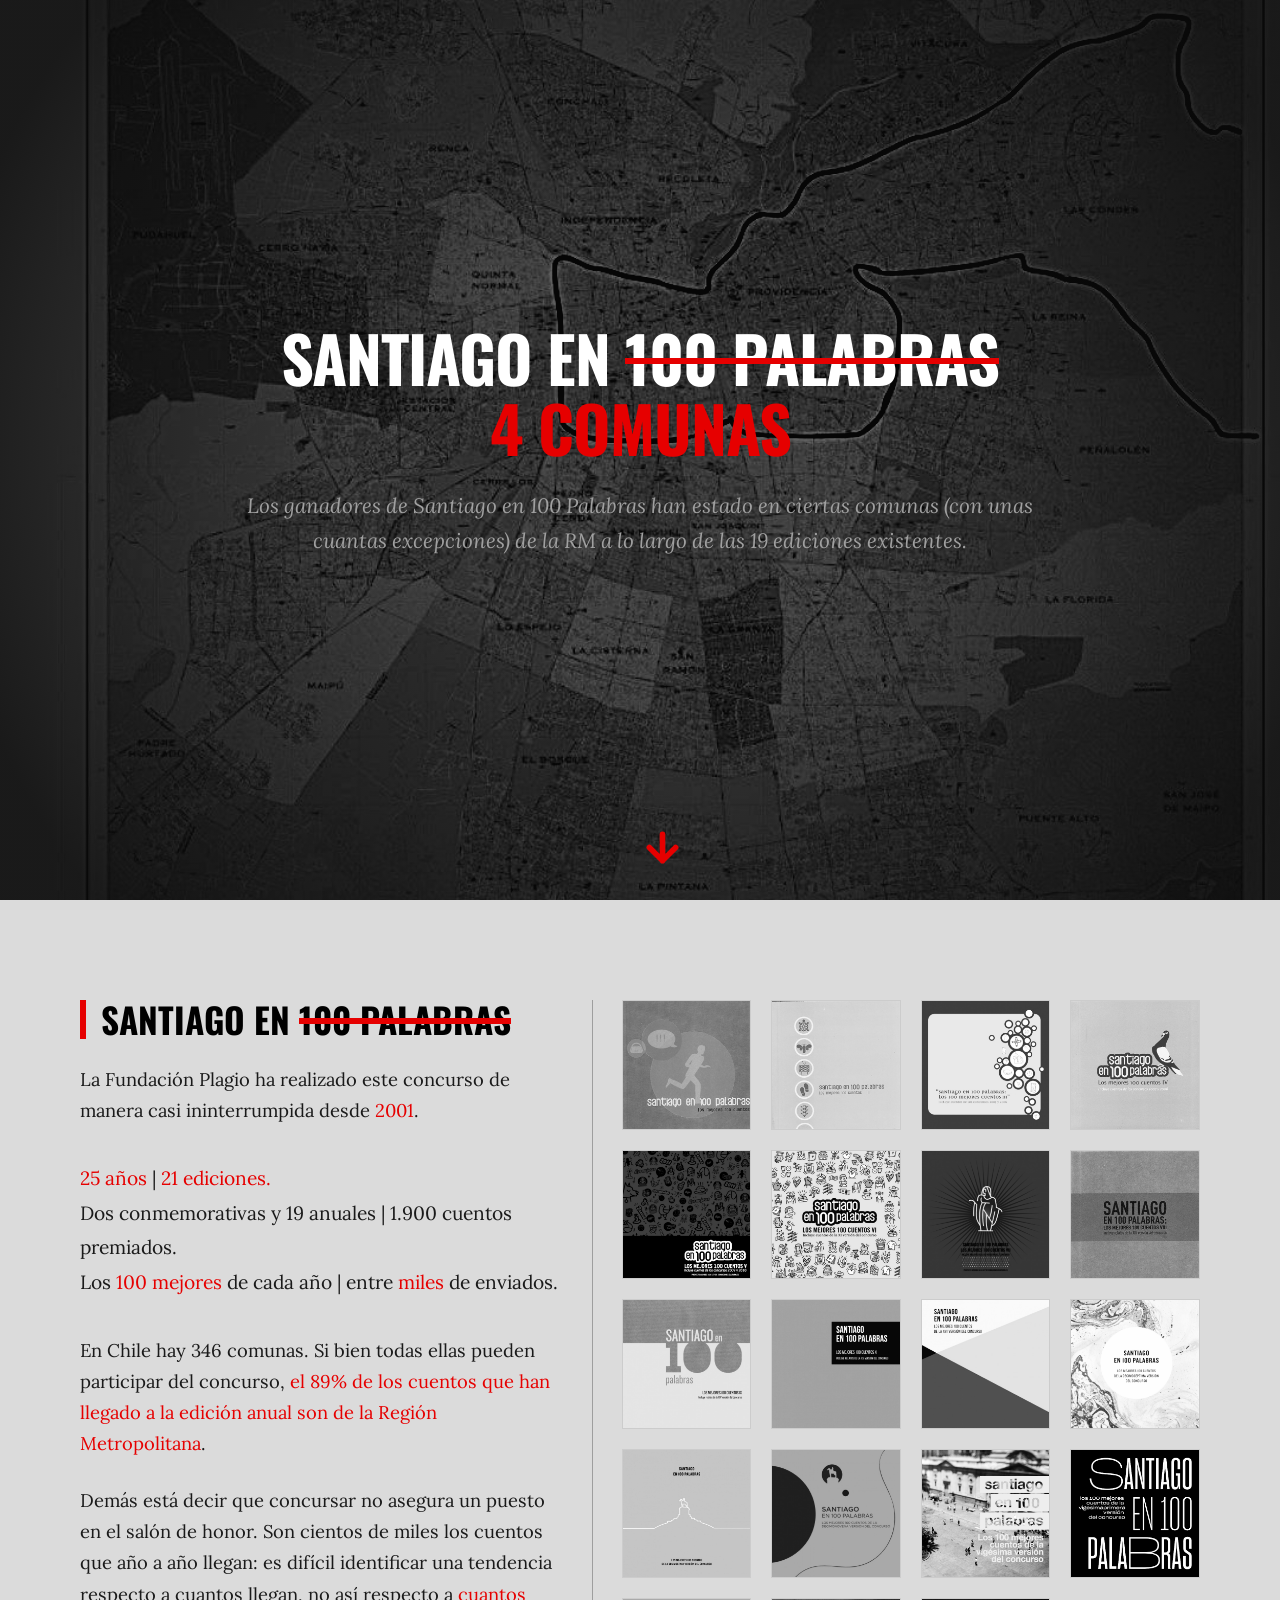
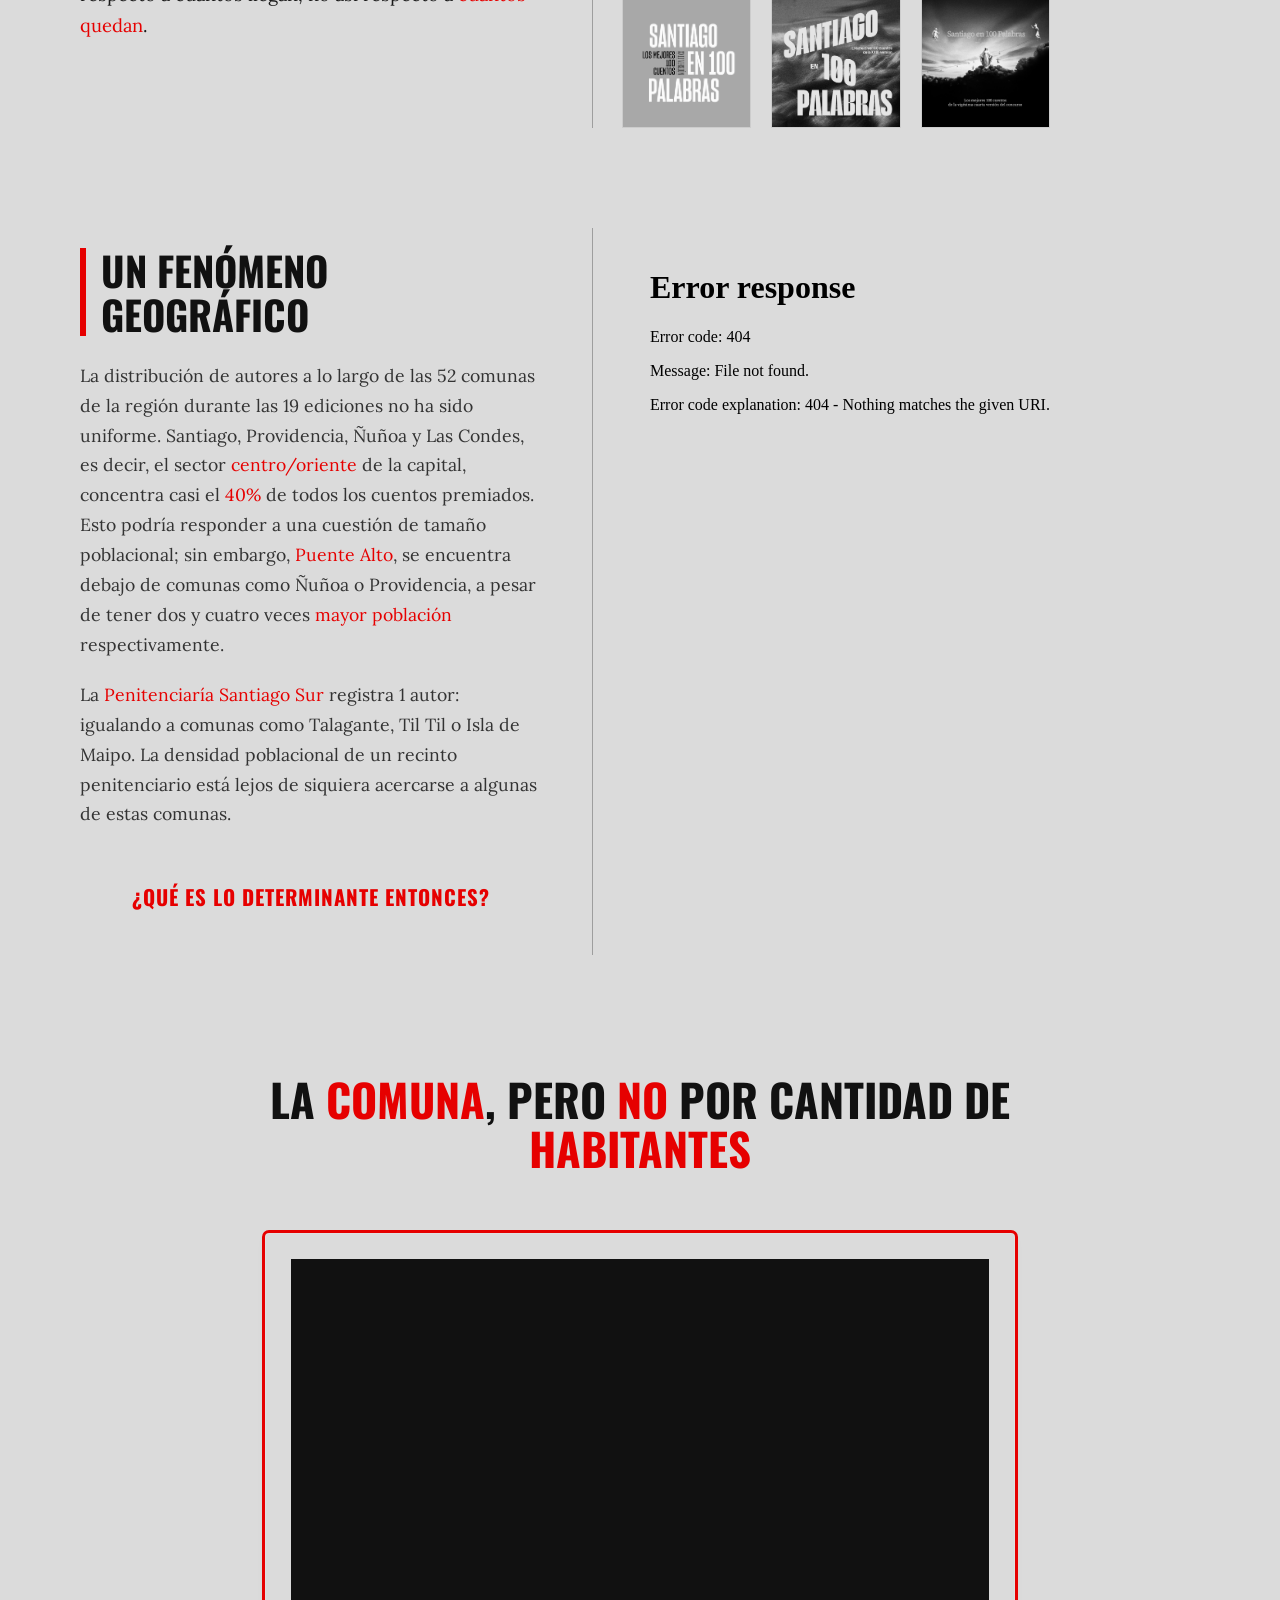
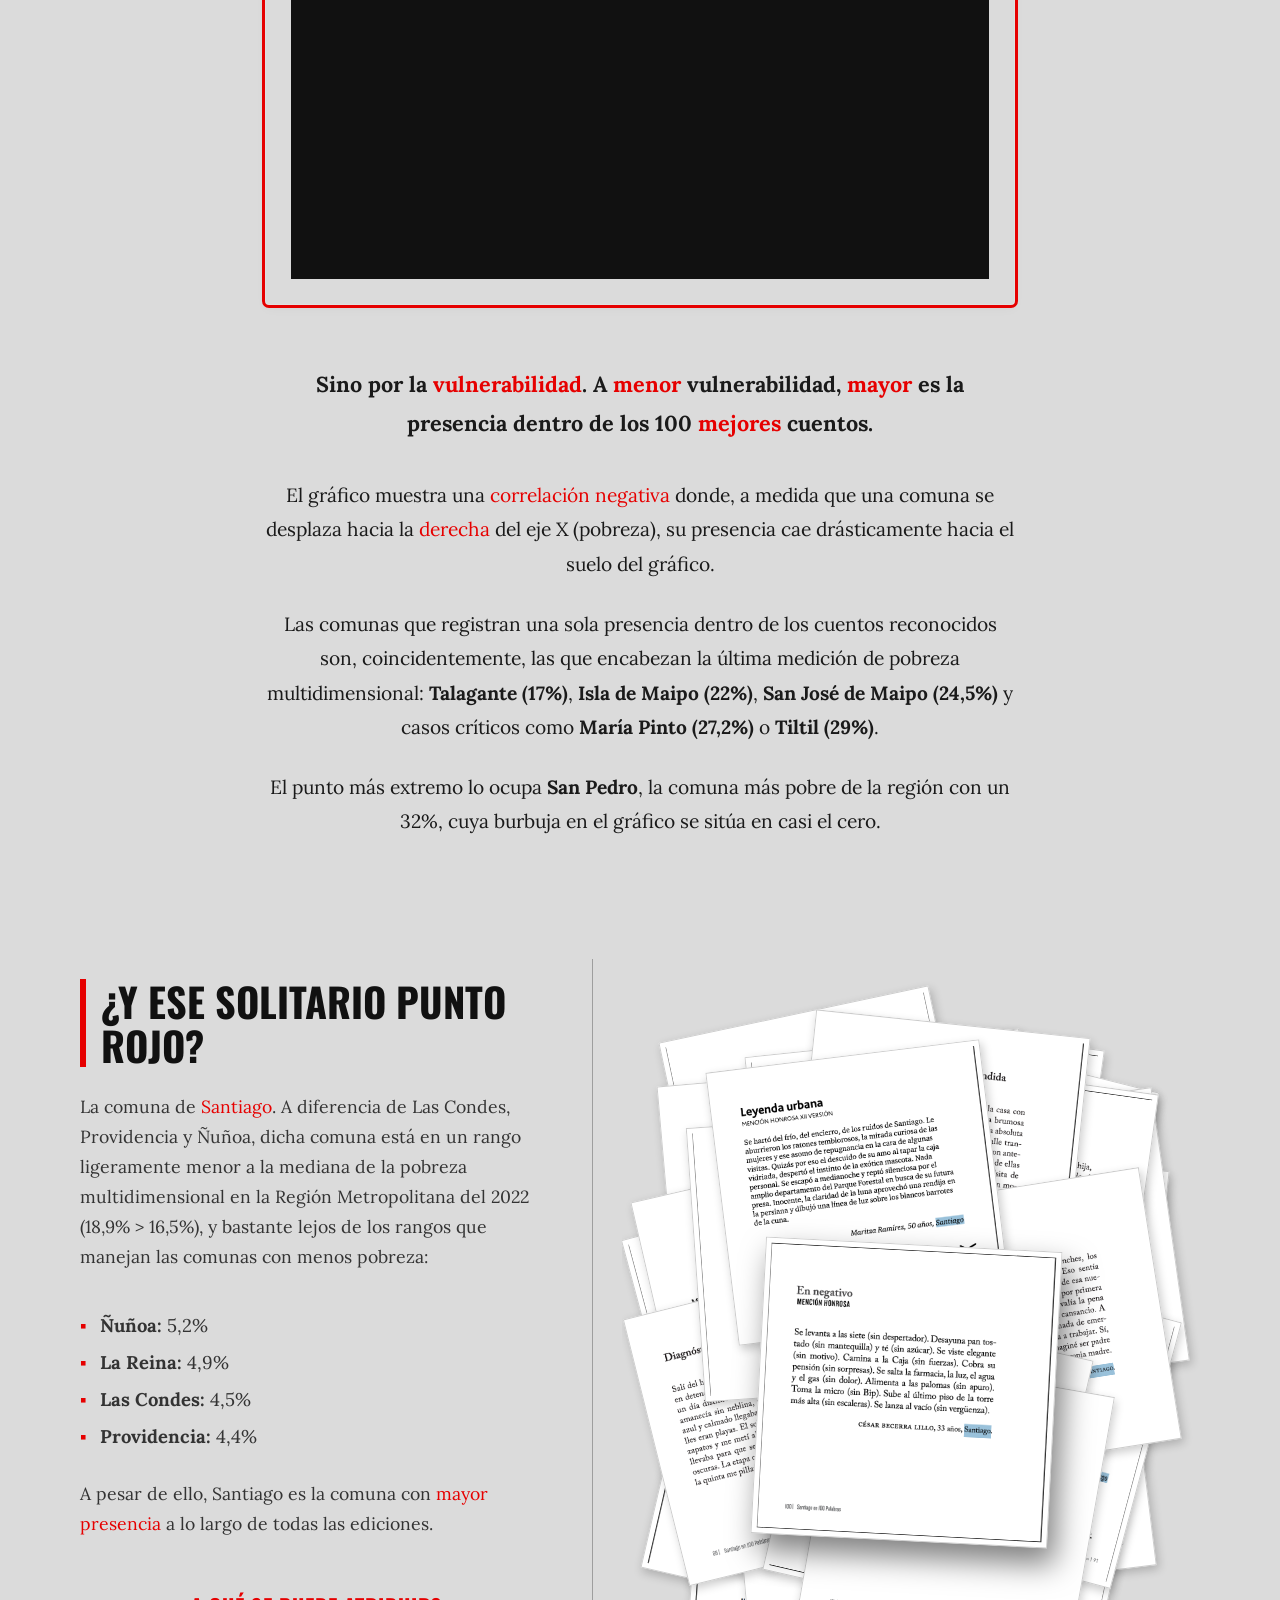
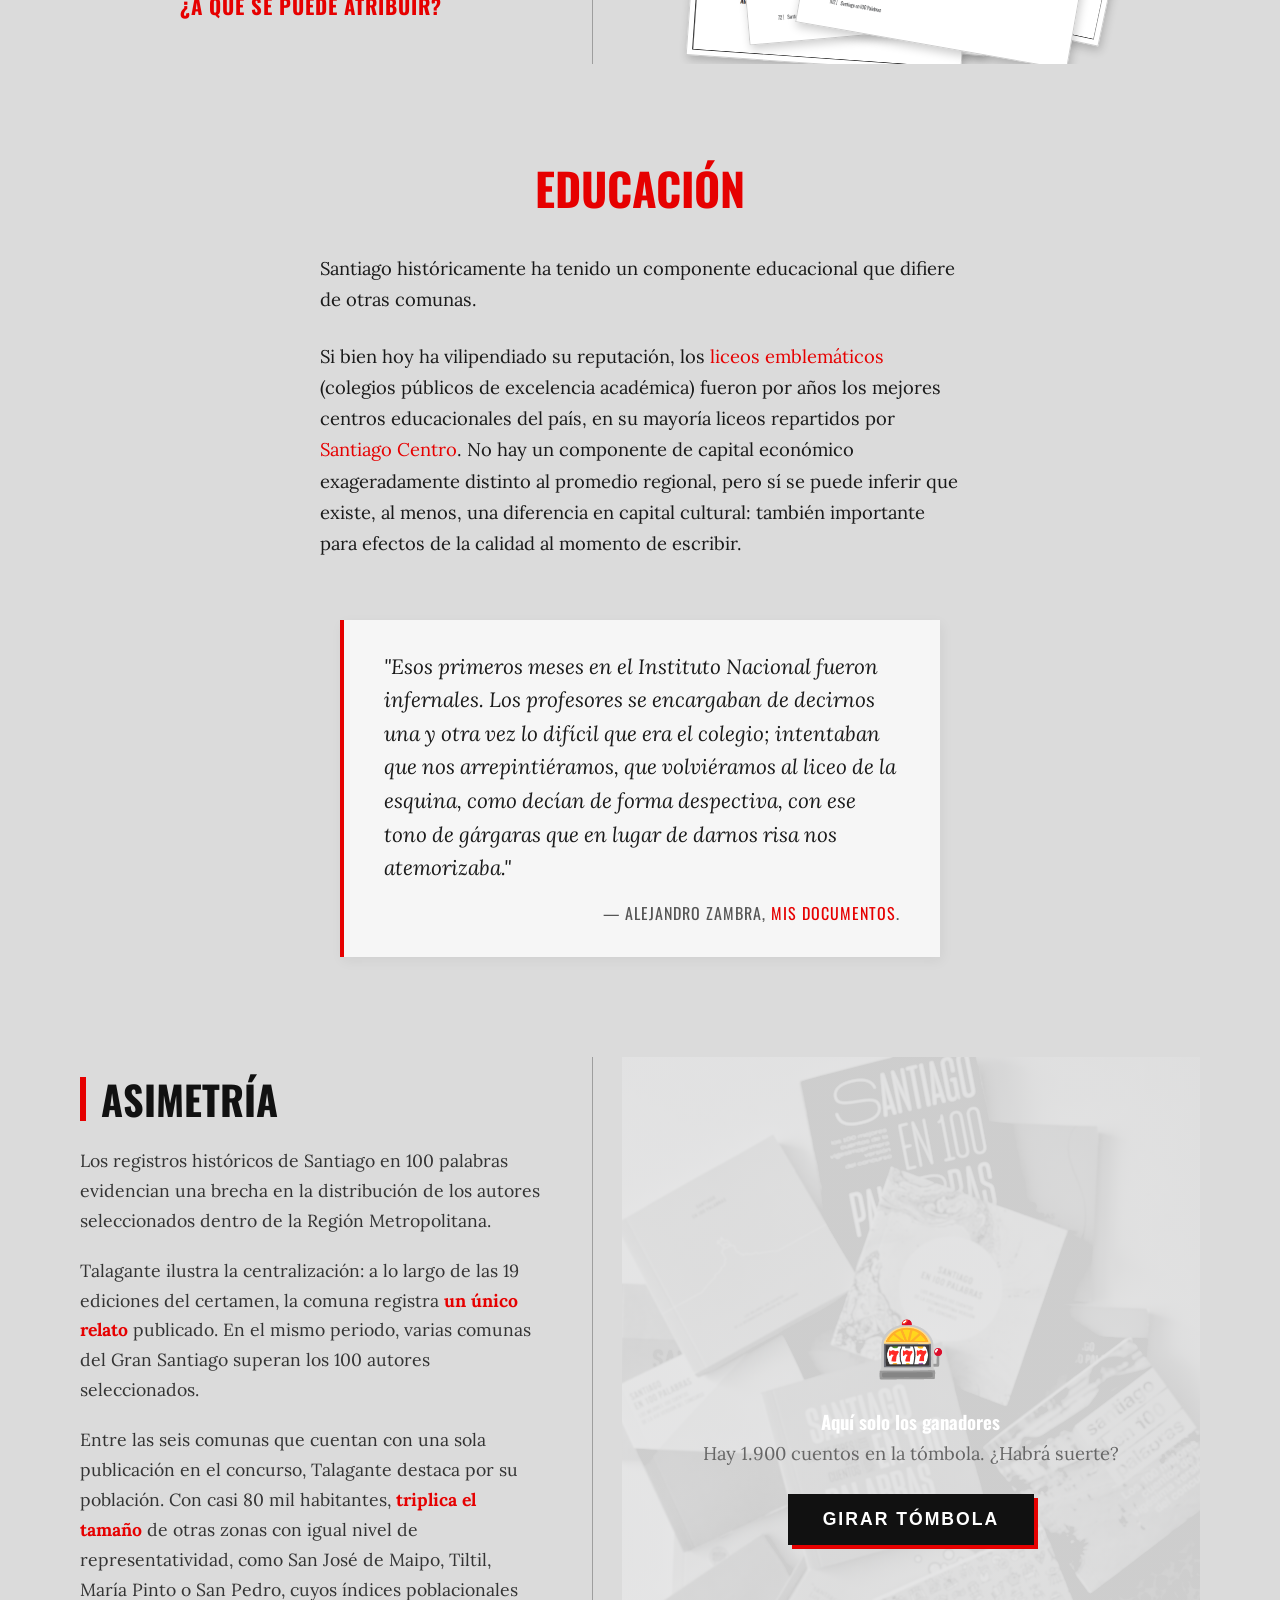
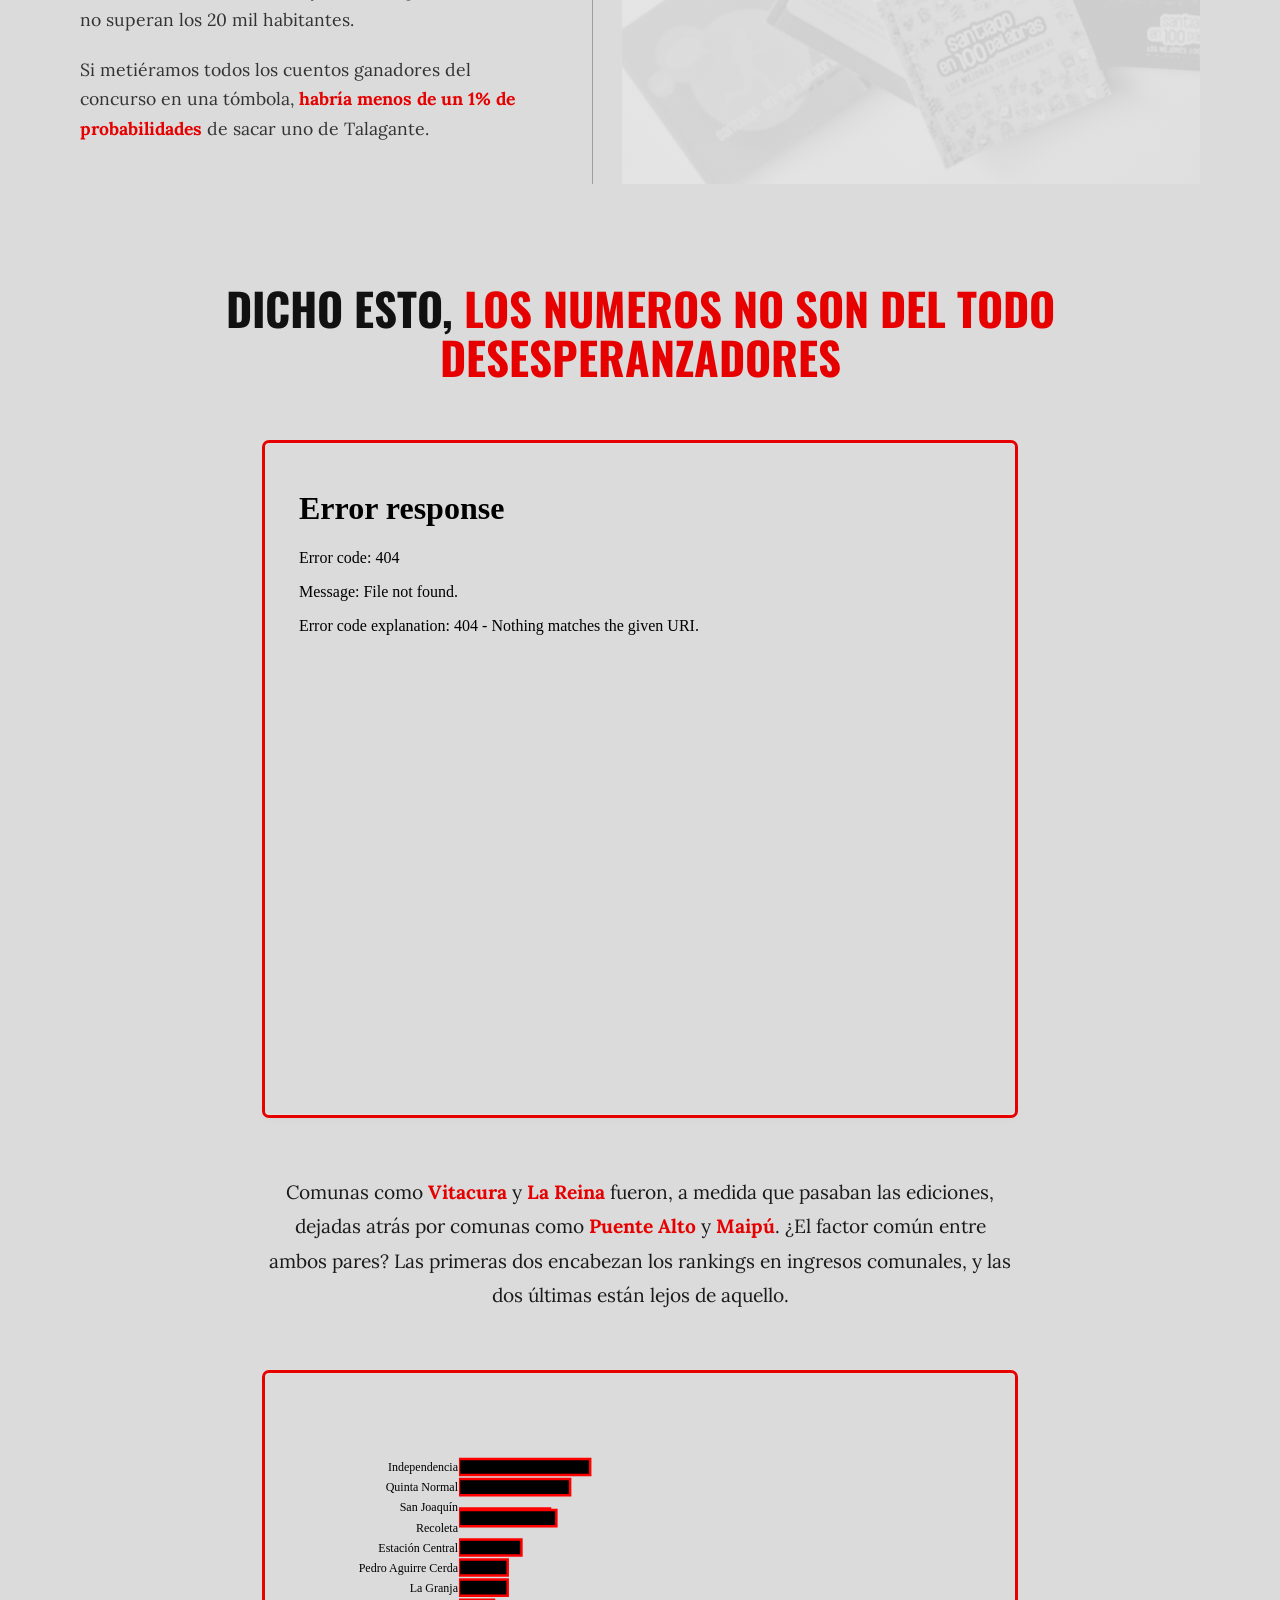
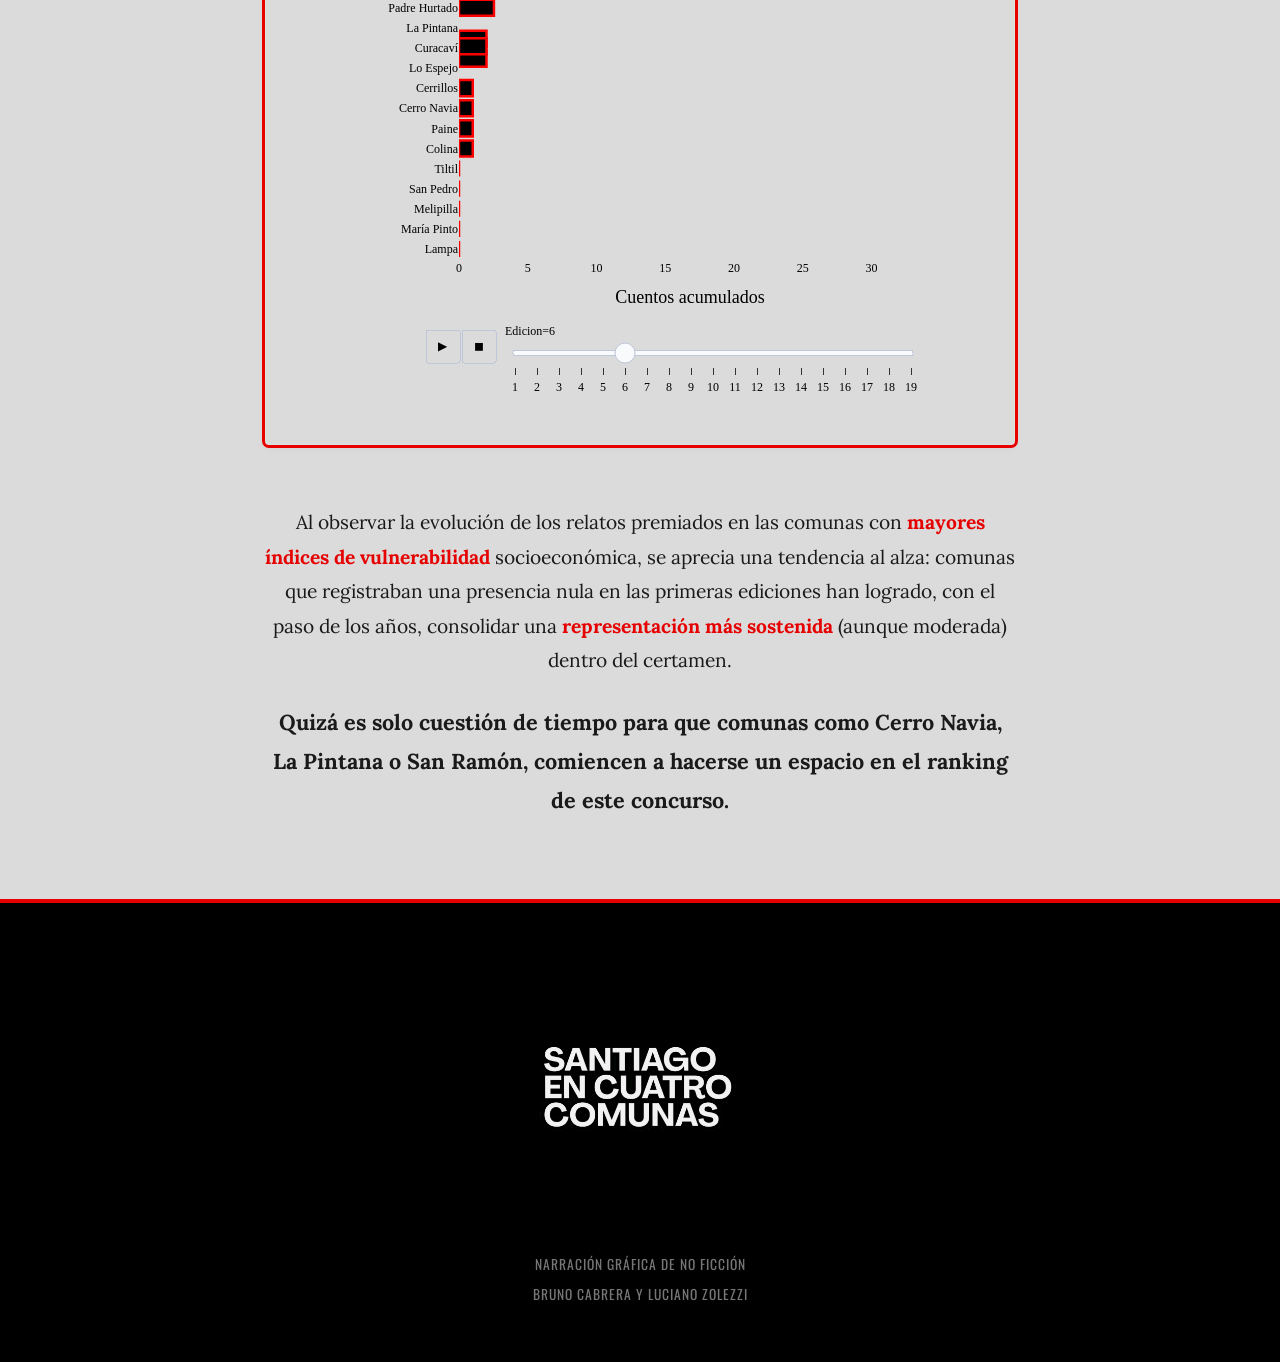
==== commit 125caa59: "subrayado rojo" ====
--- a/index.html
+++ b/index.html
@@ -317,7 +317,7 @@
         </p>
         
         <p>
-            Si bien hoy ha vilipendiado su reputación, los liceos emblemáticos (colegios públicos de excelencia académica) fueron por años los mejores centros educacionales del país, en su mayoría liceos repartidos por Santiago Centro. No hay un componente de capital económico exageradamente distinto al promedio regional, pero sí se puede inferir que existe, al menos, una diferencia en capital cultural: también importante para efectos de la calidad al momento de escribir.
+            Si bien hoy ha vilipendiado su reputación, los <span class="enfasis-rojo">liceos emblemáticos</span> (colegios públicos de excelencia académica) fueron por años los mejores centros educacionales del país, en su mayoría liceos repartidos por <span class="enfasis-rojo">Santiago Centro</span>. No hay un componente de capital económico exageradamente distinto al promedio regional, pero sí se puede inferir que existe, al menos, una diferencia en capital cultural: también importante para efectos de la calidad al momento de escribir.
         </p>
 
         <div class="contenedor-cita-zambra">
@@ -342,13 +342,13 @@
             Los registros históricos de Santiago en 100 palabras evidencian una brecha en la distribución de los autores seleccionados dentro de la Región Metropolitana.
         </p>
         <p>
-            Talagante ilustra la centralización: a lo largo de las 19 ediciones del certamen, la comuna registra <strong>un único relato</strong> publicado. En el mismo periodo, varias comunas del Gran Santiago superan los 100 autores seleccionados.
-        </p>
-        <p>
-            Entre las seis comunas que cuentan con una sola publicación en el concurso, Talagante destaca por su población. Con casi 80 mil habitantes, <strong>triplica</strong> el tamaño de otras zonas con igual nivel de representatividad, como San José de Maipo, Tiltil, María Pinto o San Pedro, cuyos índices poblacionales no superan los 20 mil habitantes.
-        </p>
-        <p>
-            Si metiéramos todos los cuentos ganadores del concurso en una tómbola, <strong>habría menos de un 1% de probabilidades</strong> de sacar uno de Talagante.
+            Talagante ilustra la centralización: a lo largo de las 19 ediciones del certamen, la comuna registra <span class="enfasis-rojo"><strong>un único relato</strong></span> publicado. En el mismo periodo, varias comunas del Gran Santiago superan los 100 autores seleccionados.
+        </p>
+        <p>
+            Entre las seis comunas que cuentan con una sola publicación en el concurso, Talagante destaca por su población. Con casi 80 mil habitantes, <span class="enfasis-rojo"><strong>triplica el tamaño</strong></span>  de otras zonas con igual nivel de representatividad, como San José de Maipo, Tiltil, María Pinto o San Pedro, cuyos índices poblacionales no superan los 20 mil habitantes.
+        </p>
+        <p>
+            Si metiéramos todos los cuentos ganadores del concurso en una tómbola, <span class="enfasis-rojo"><strong>habría menos de un 1% de probabilidades</strong></span> de sacar uno de Talagante.
         </p>
     </div>
 
@@ -399,14 +399,14 @@
         
   <div class="bloque-cronica-centrado">
         <p>
-            Comunas como <strong>Vitacura</strong> y <strong>La Reina</strong> fueron, a medida que pasaban las ediciones, dejadas atrás por comunas como <strong>Puente Alto</strong> y <strong>Maipú</strong>. ¿El factor común entre ambos pares? Las primeras dos encabezan los rankings en ingresos comunales, y las dos últimas están lejos de aquello.
+            Comunas como <span class="enfasis-rojo"><strong>Vitacura</strong></span> y <span class="enfasis-rojo"><strong>La Reina</strong></span> fueron, a medida que pasaban las ediciones, dejadas atrás por comunas como <span class="enfasis-rojo"><strong>Puente Alto</strong></span> y <span class="enfasis-rojo"><strong>Maipú</strong></span>. ¿El factor común entre ambos pares? Las primeras dos encabezan los rankings en ingresos comunales, y las dos últimas están lejos de aquello.
         </p>
 
          <div class="contenedor-interactivo">
         <iframe src="visualizaciones/chart_race_vulnerables_editorial.html" style="height: 620px;" title="Relación entre Vulnerabilidad Comunal y Presencia en la Muestra"></iframe>
     </div> 
         <p>
-            Al observar la evolución de los relatos premiados en las comunas con mayores índices de vulnerabilidad socioeconómica, se aprecia una tendencia al alza: comunas que registraban una presencia nula en las primeras ediciones han logrado, con el paso de los años, consolidar una representación más sostenida, aunque moderada, dentro del certamen.
+            Al observar la evolución de los relatos premiados en las comunas con <span class="enfasis-rojo"><strong>mayores índices de vulnerabilidad</strong></span> socioeconómica, se aprecia una tendencia al alza: comunas que registraban una presencia nula en las primeras ediciones han logrado, con el paso de los años, consolidar una <span class="enfasis-rojo"><strong>representación más sostenida</strong></span> (aunque moderada) dentro del certamen.
         </p>
 
         <p class="bajada-principal">
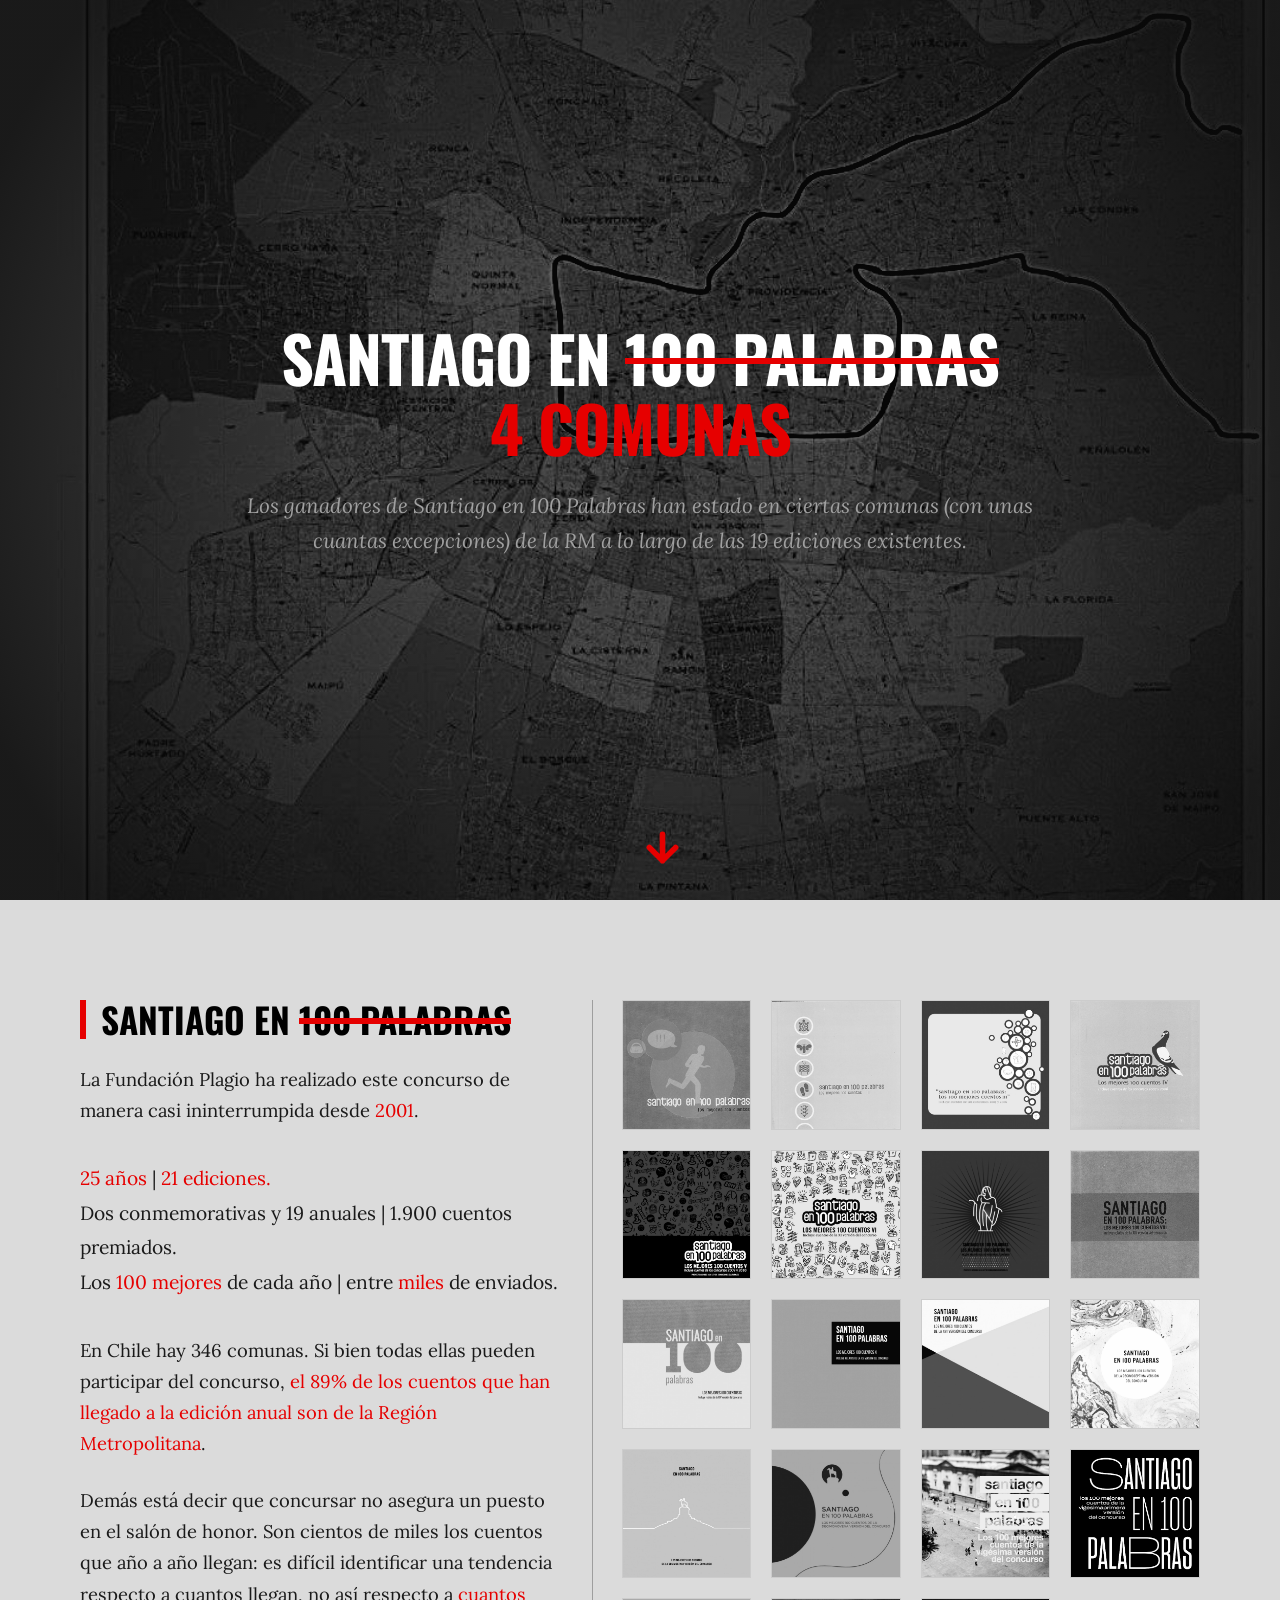
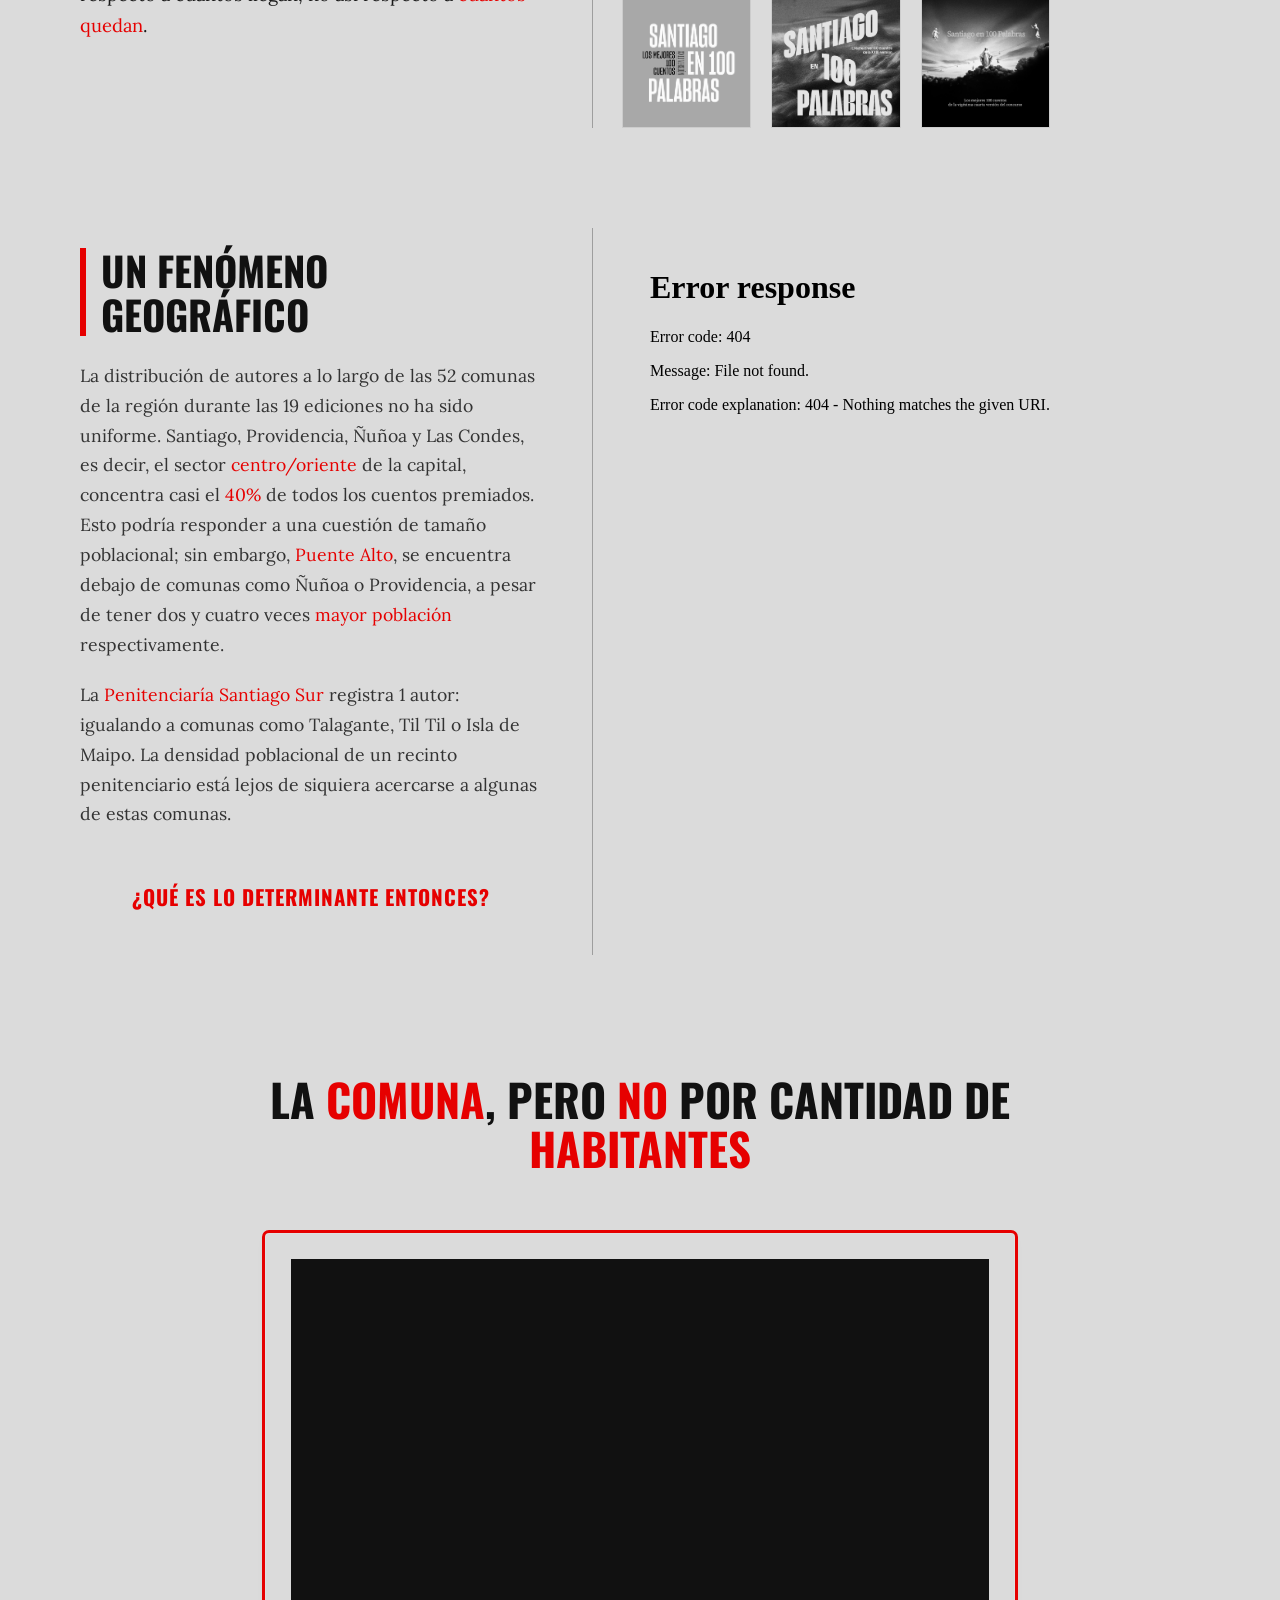
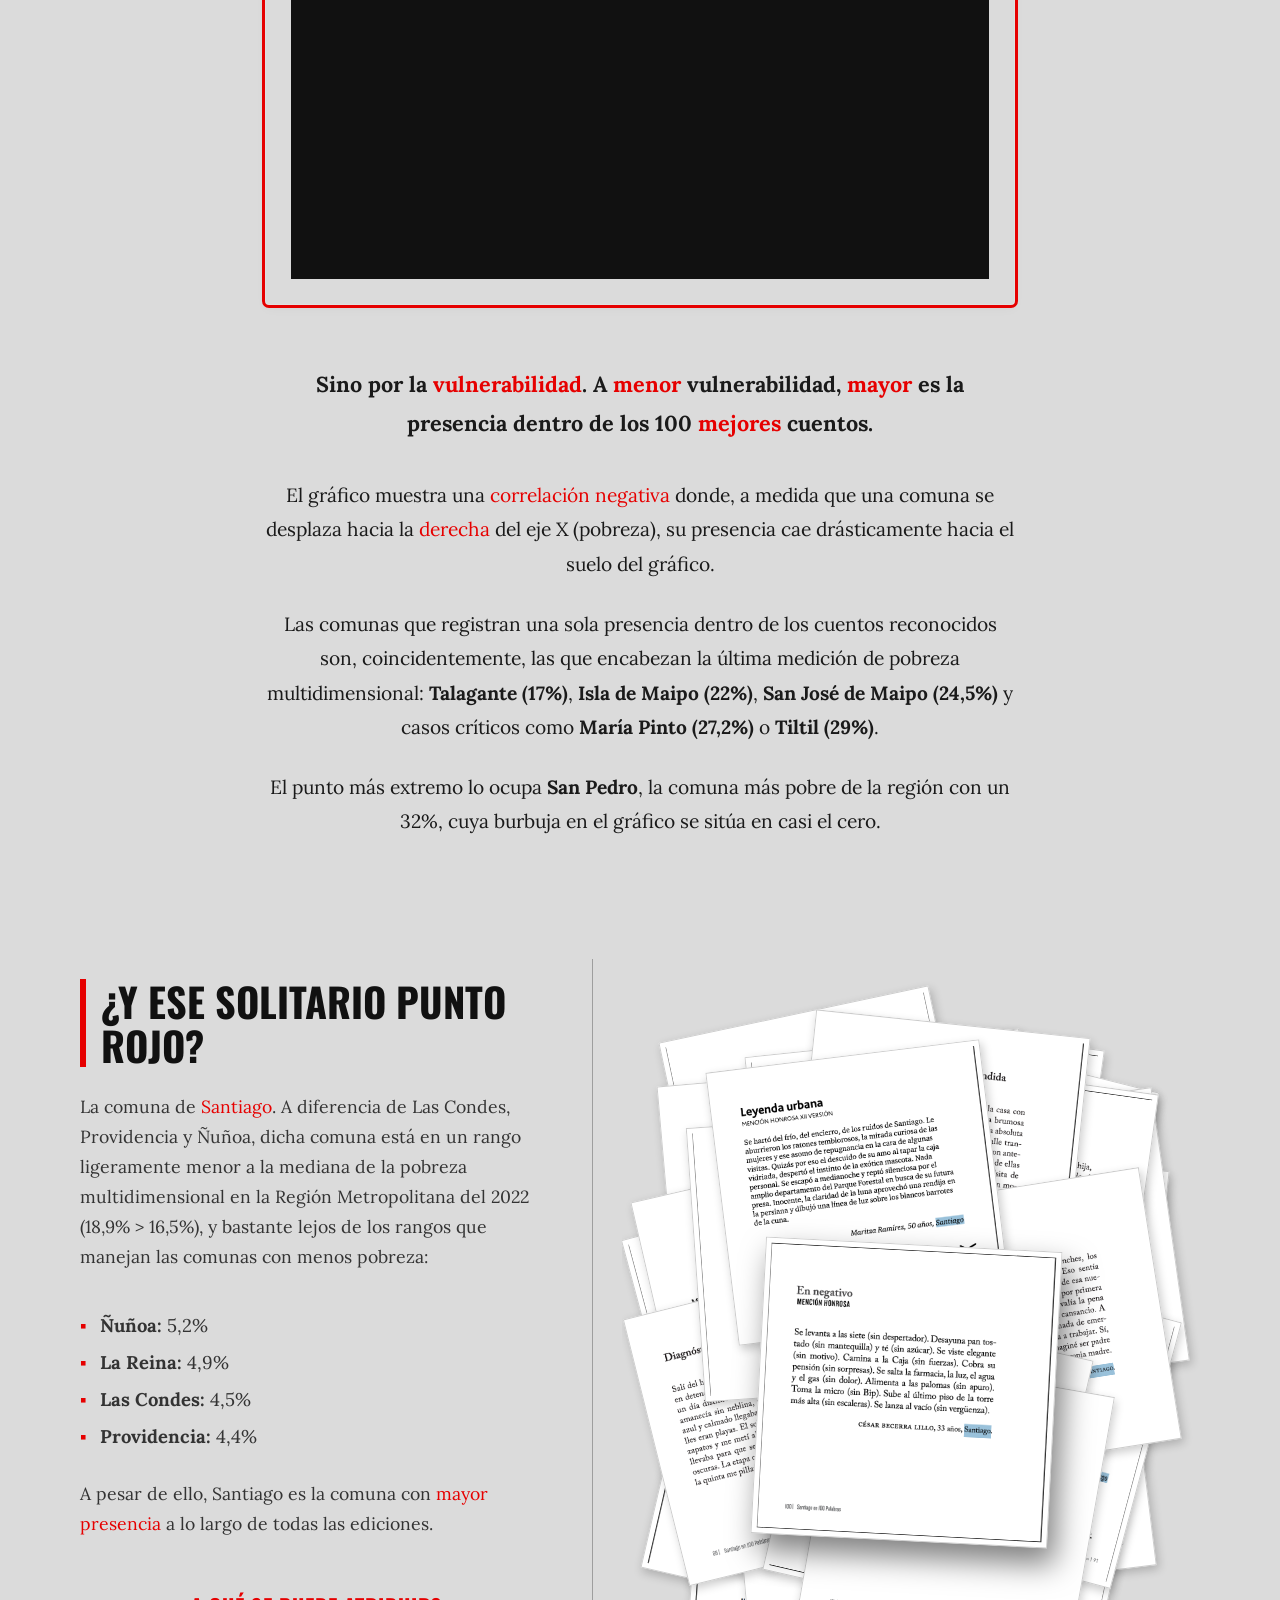
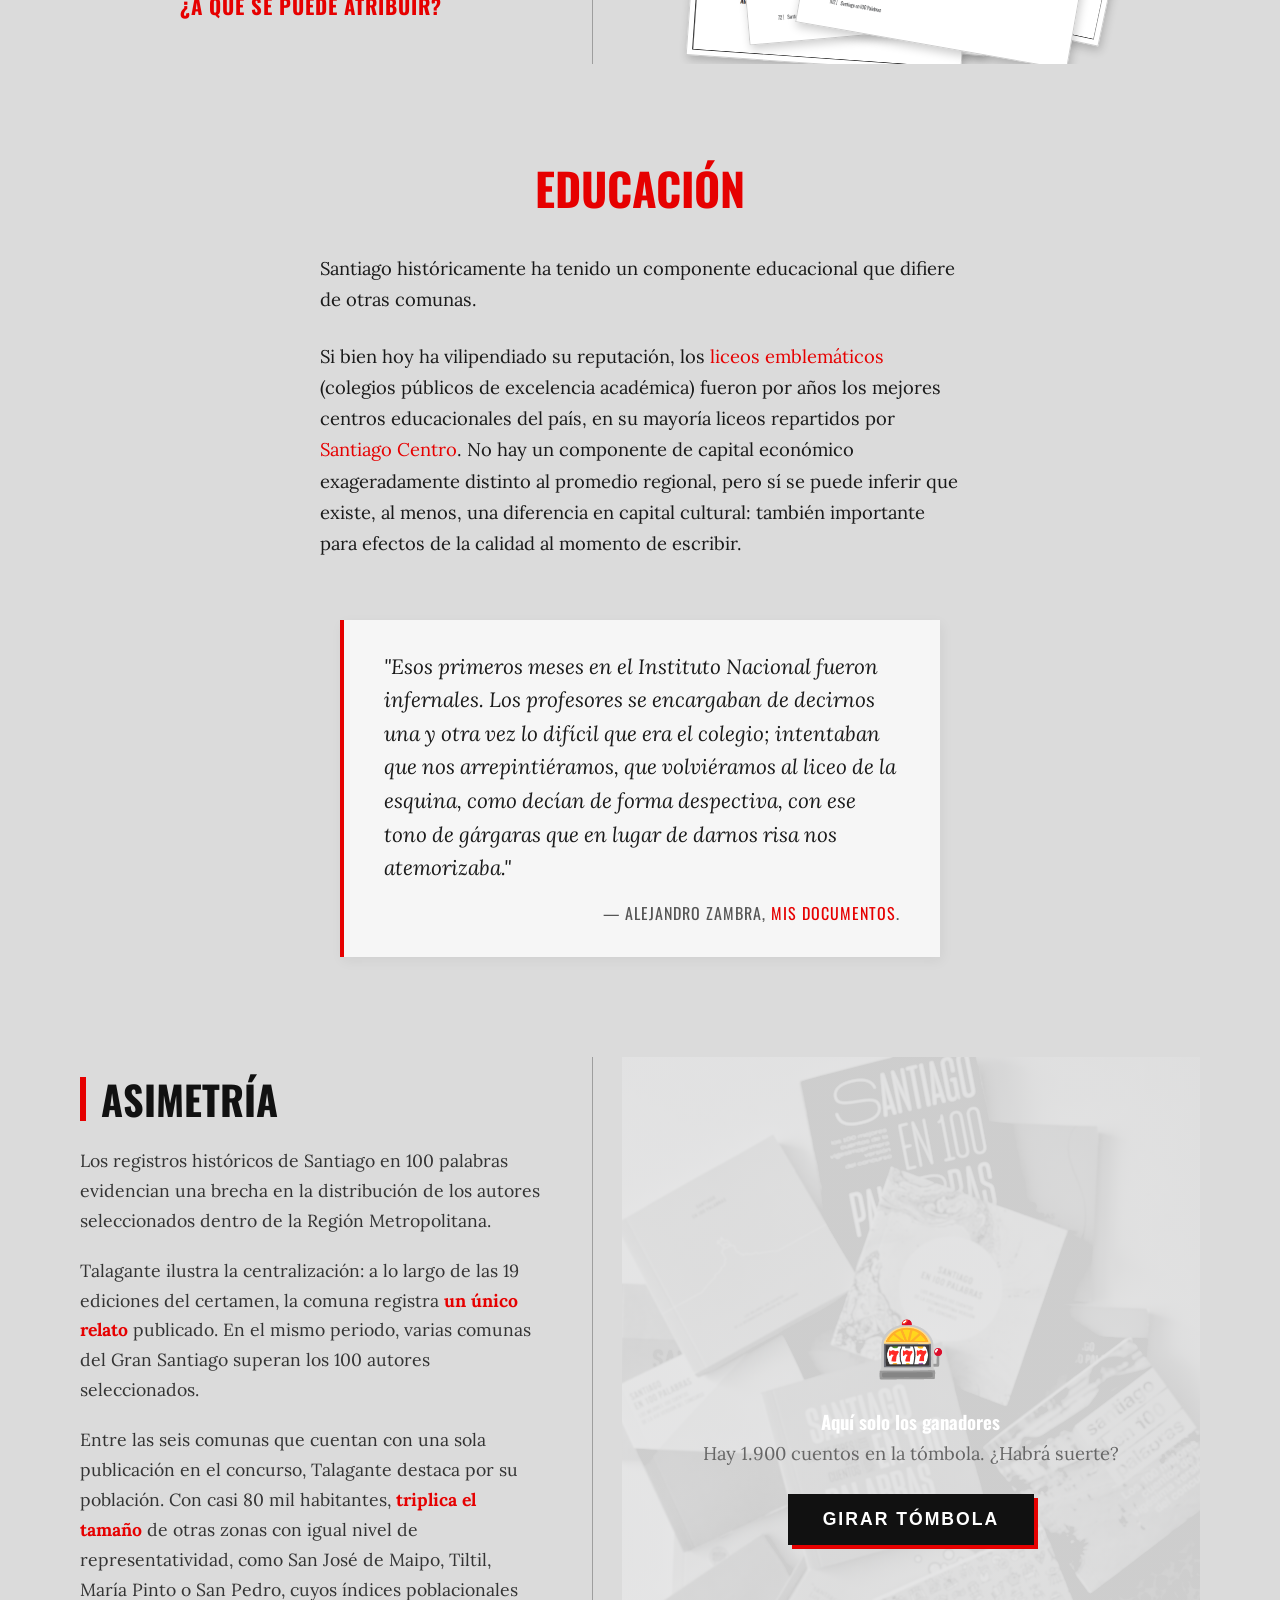
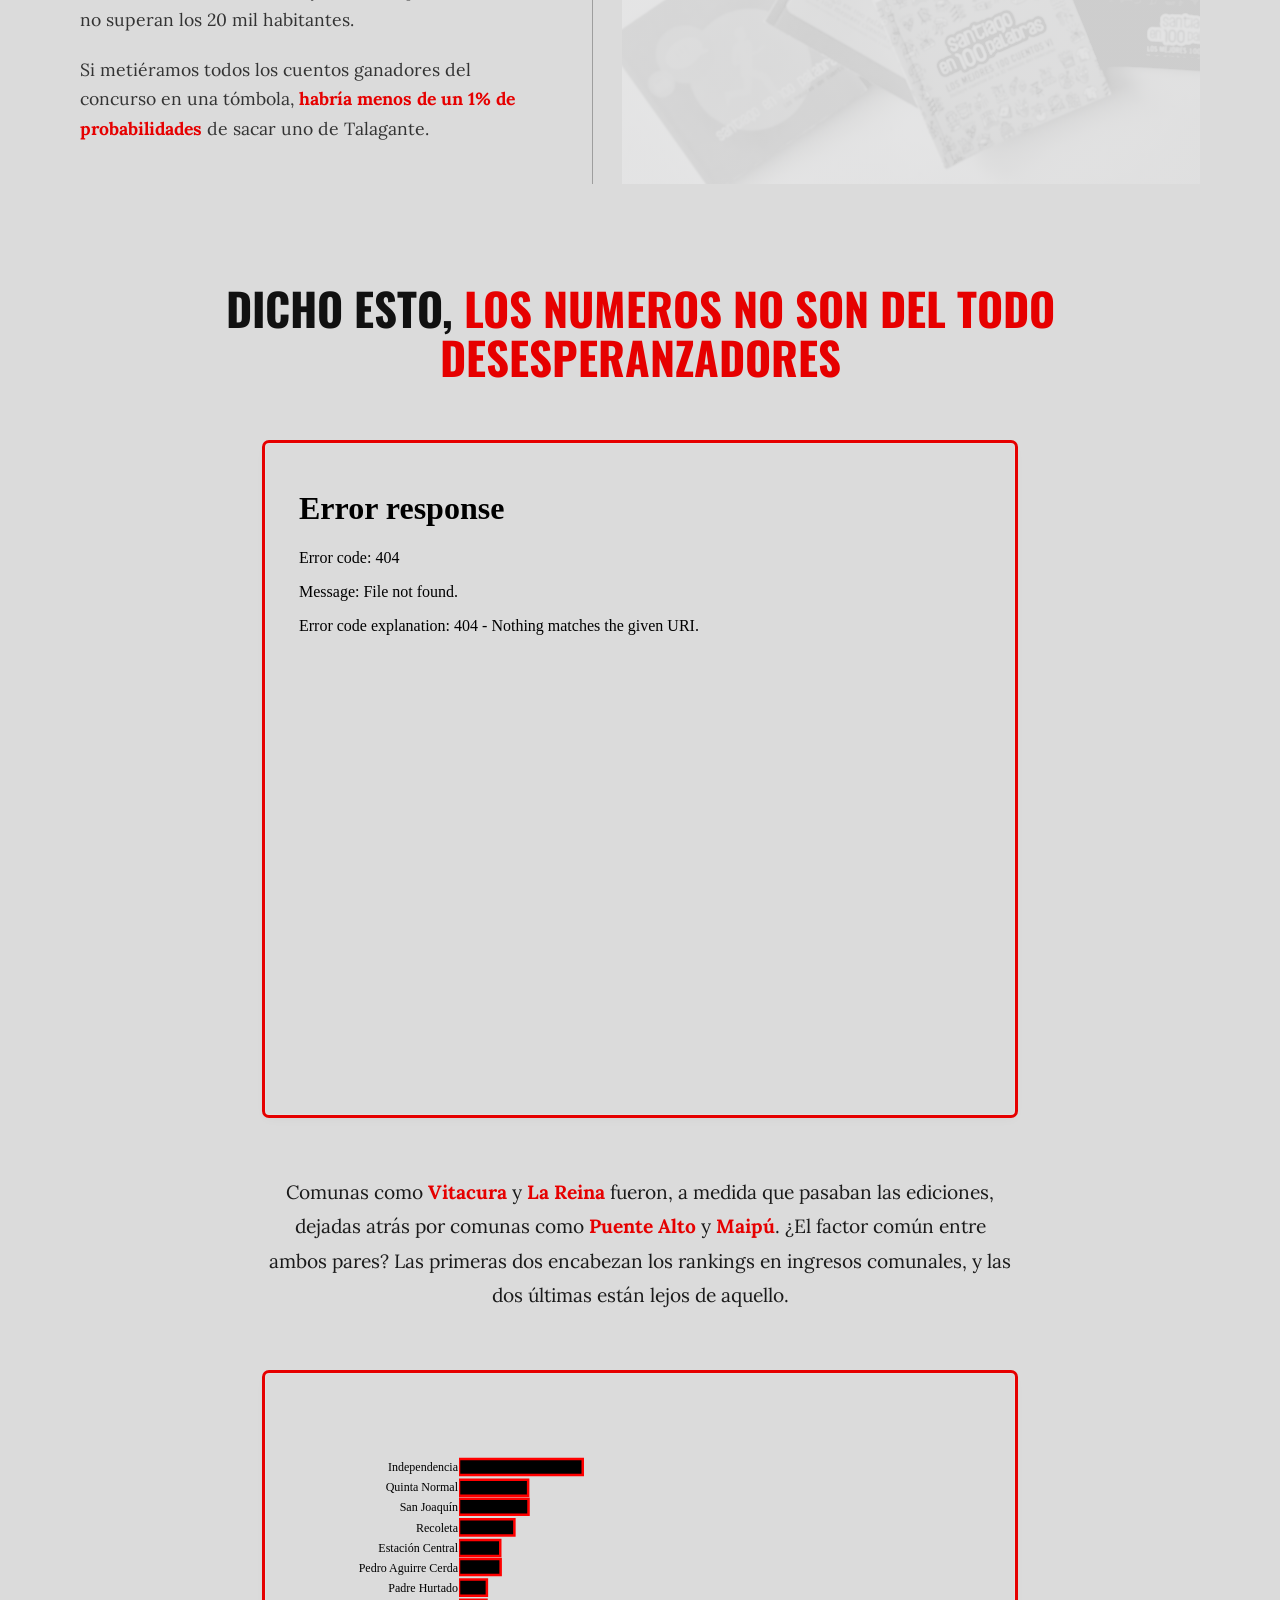
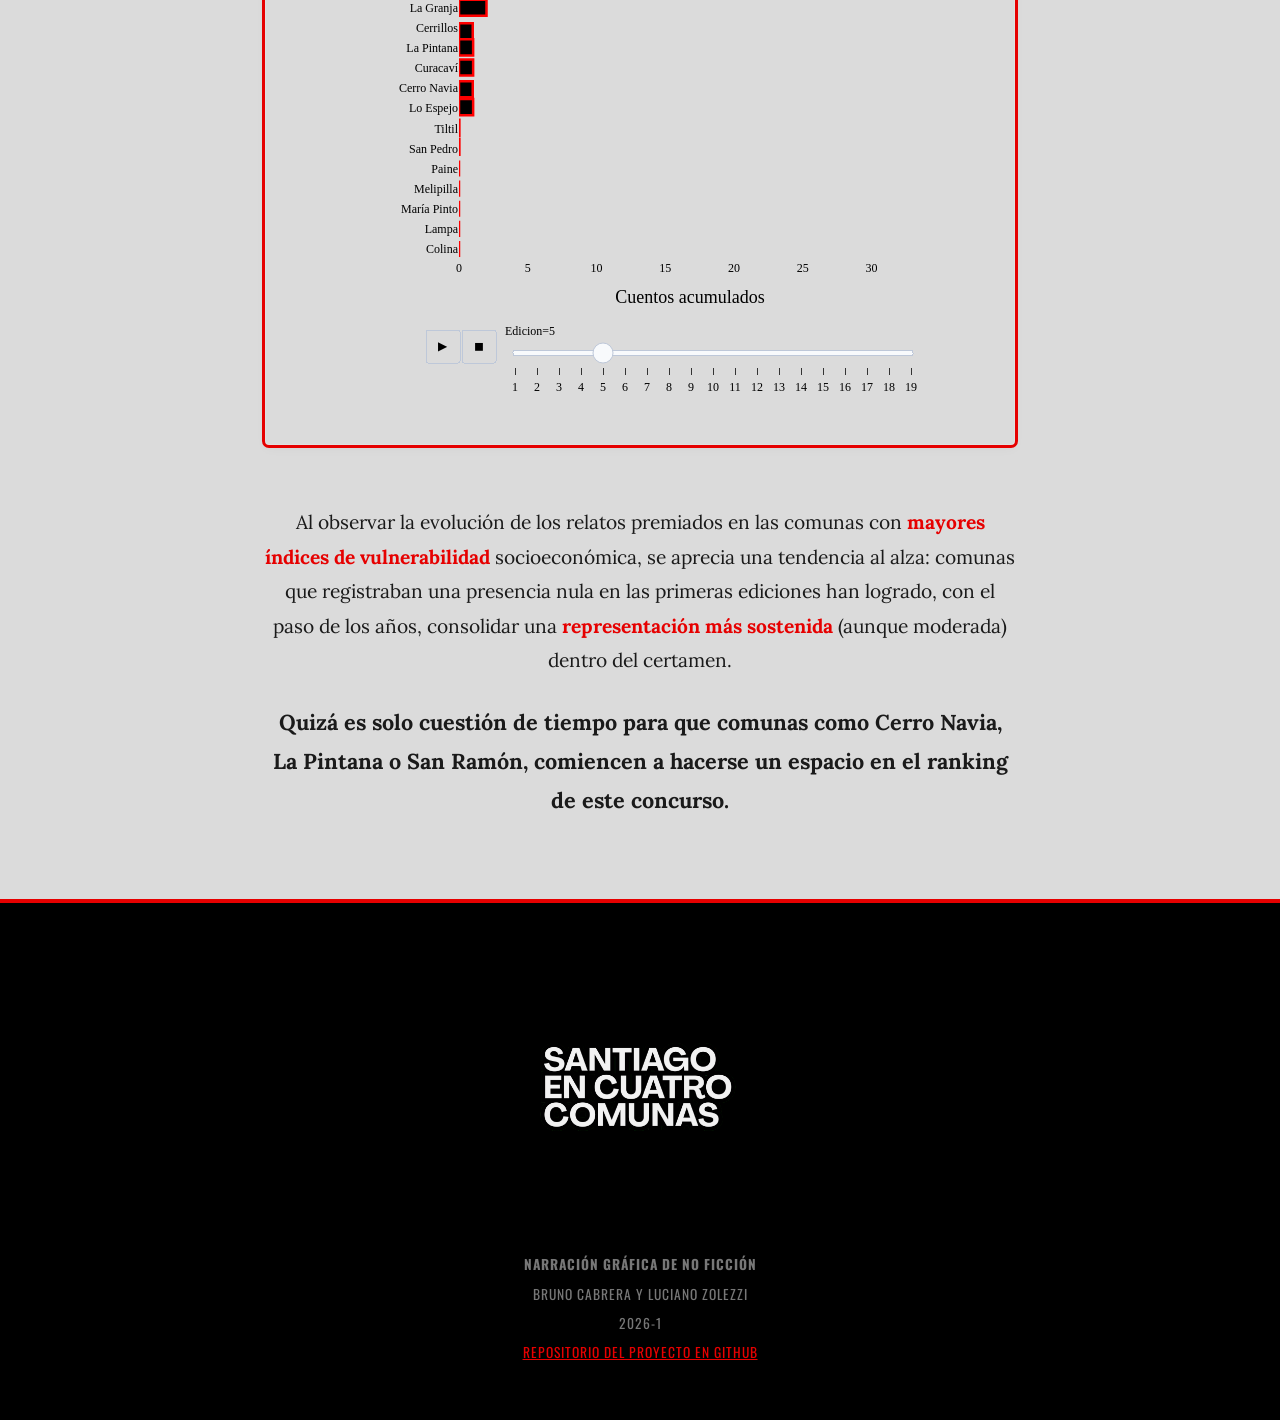
==== commit 4c46181f: "footer actualizado" ====
--- a/index.html
+++ b/index.html
@@ -417,13 +417,11 @@
 </section>
 
 <footer>
-
     <img src="SANTIAGO EN 100 4 COMUNAS (2) (1).png" alt="Logo Santiago en Cuatro Comunas" class="logo-footer">
-   
-    <p>Narración Gráfica de No Ficción</p>
-    <div class="tabla-autoría-link">
-        <p>Bruno Cabrera y Luciano Zolezzi</p>
-    </div>
+    <p><strong>Narración Gráfica de No Ficción</strong></p>
+    <p>Bruno Cabrera y Luciano Zolezzi</p>
+    <p>2026-1</p>
+    <p><a href="https://github.com/lucianozp/santiago-en-100-palabras" target="_blank" style="color: #E60000; text-decoration: underline;">Repositorio del Proyecto en GitHub</a></p>
 </footer>
 
 <script src="script.js"></script>
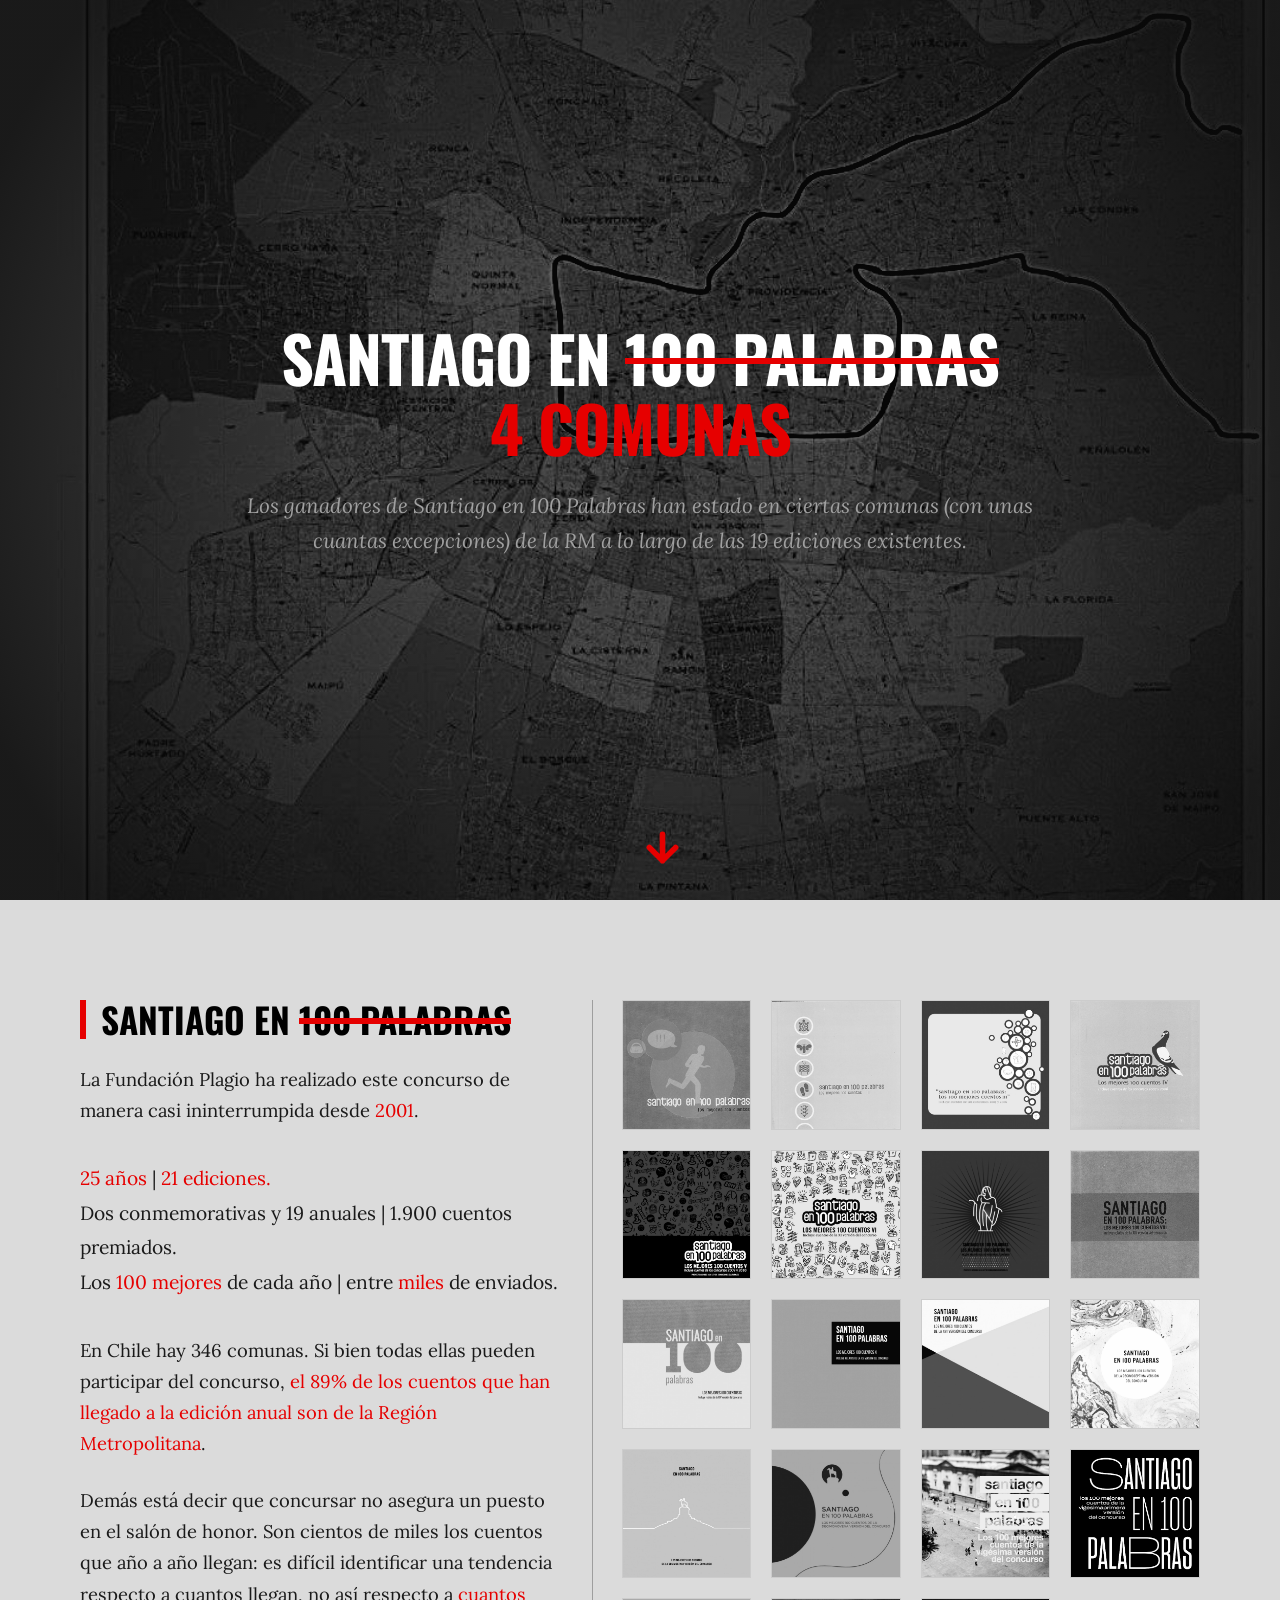
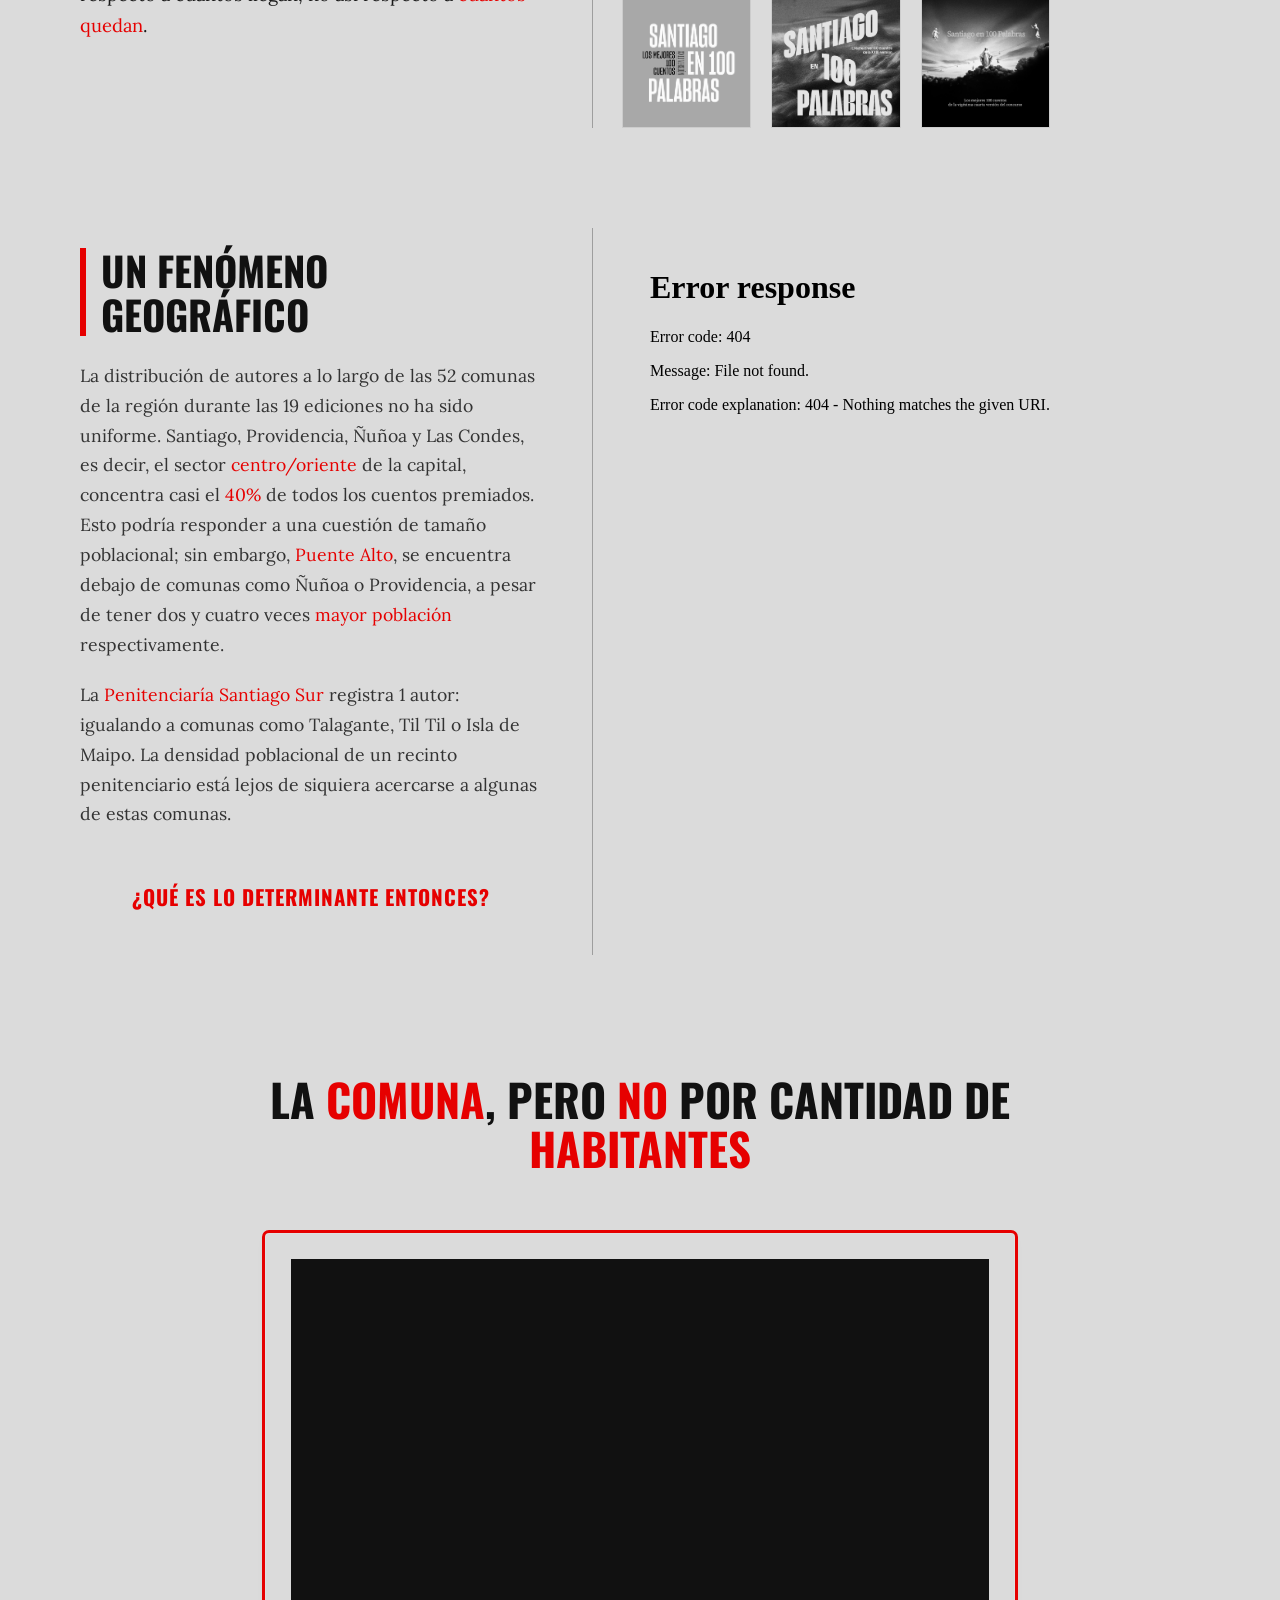
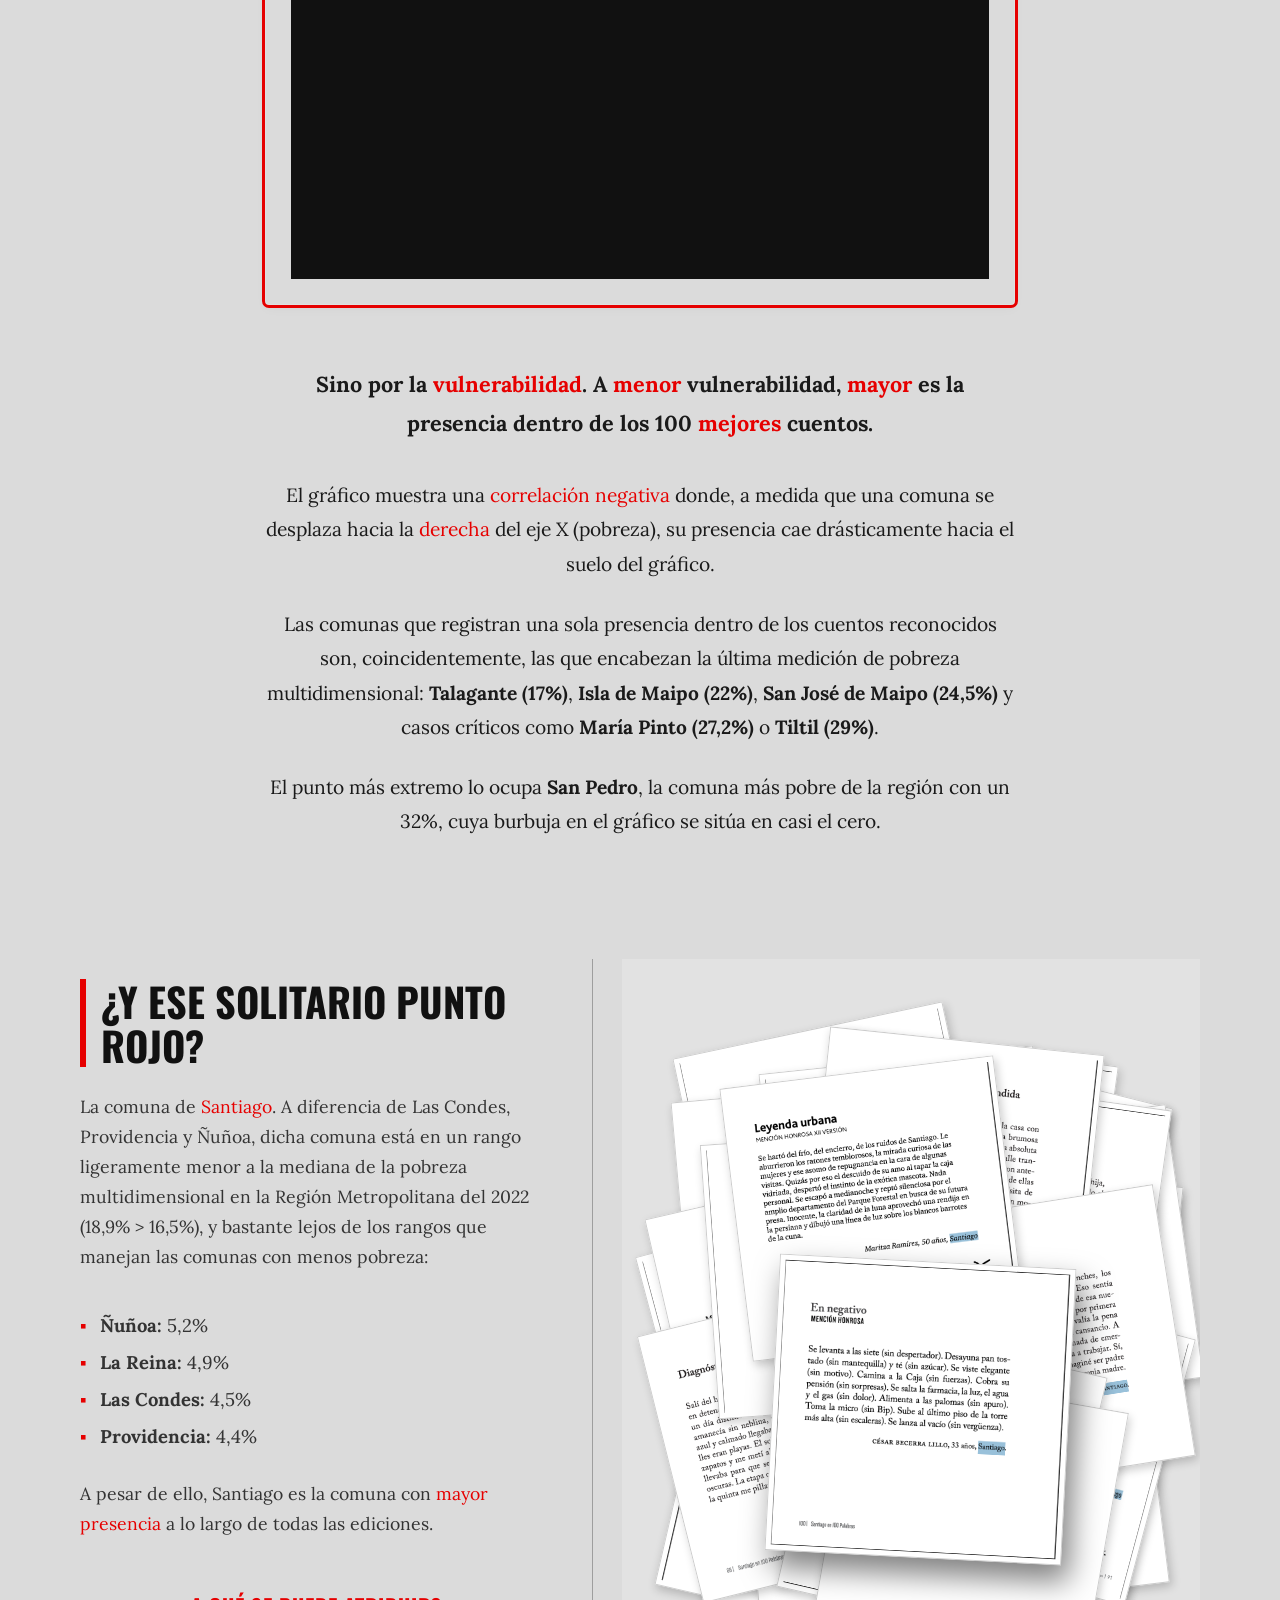
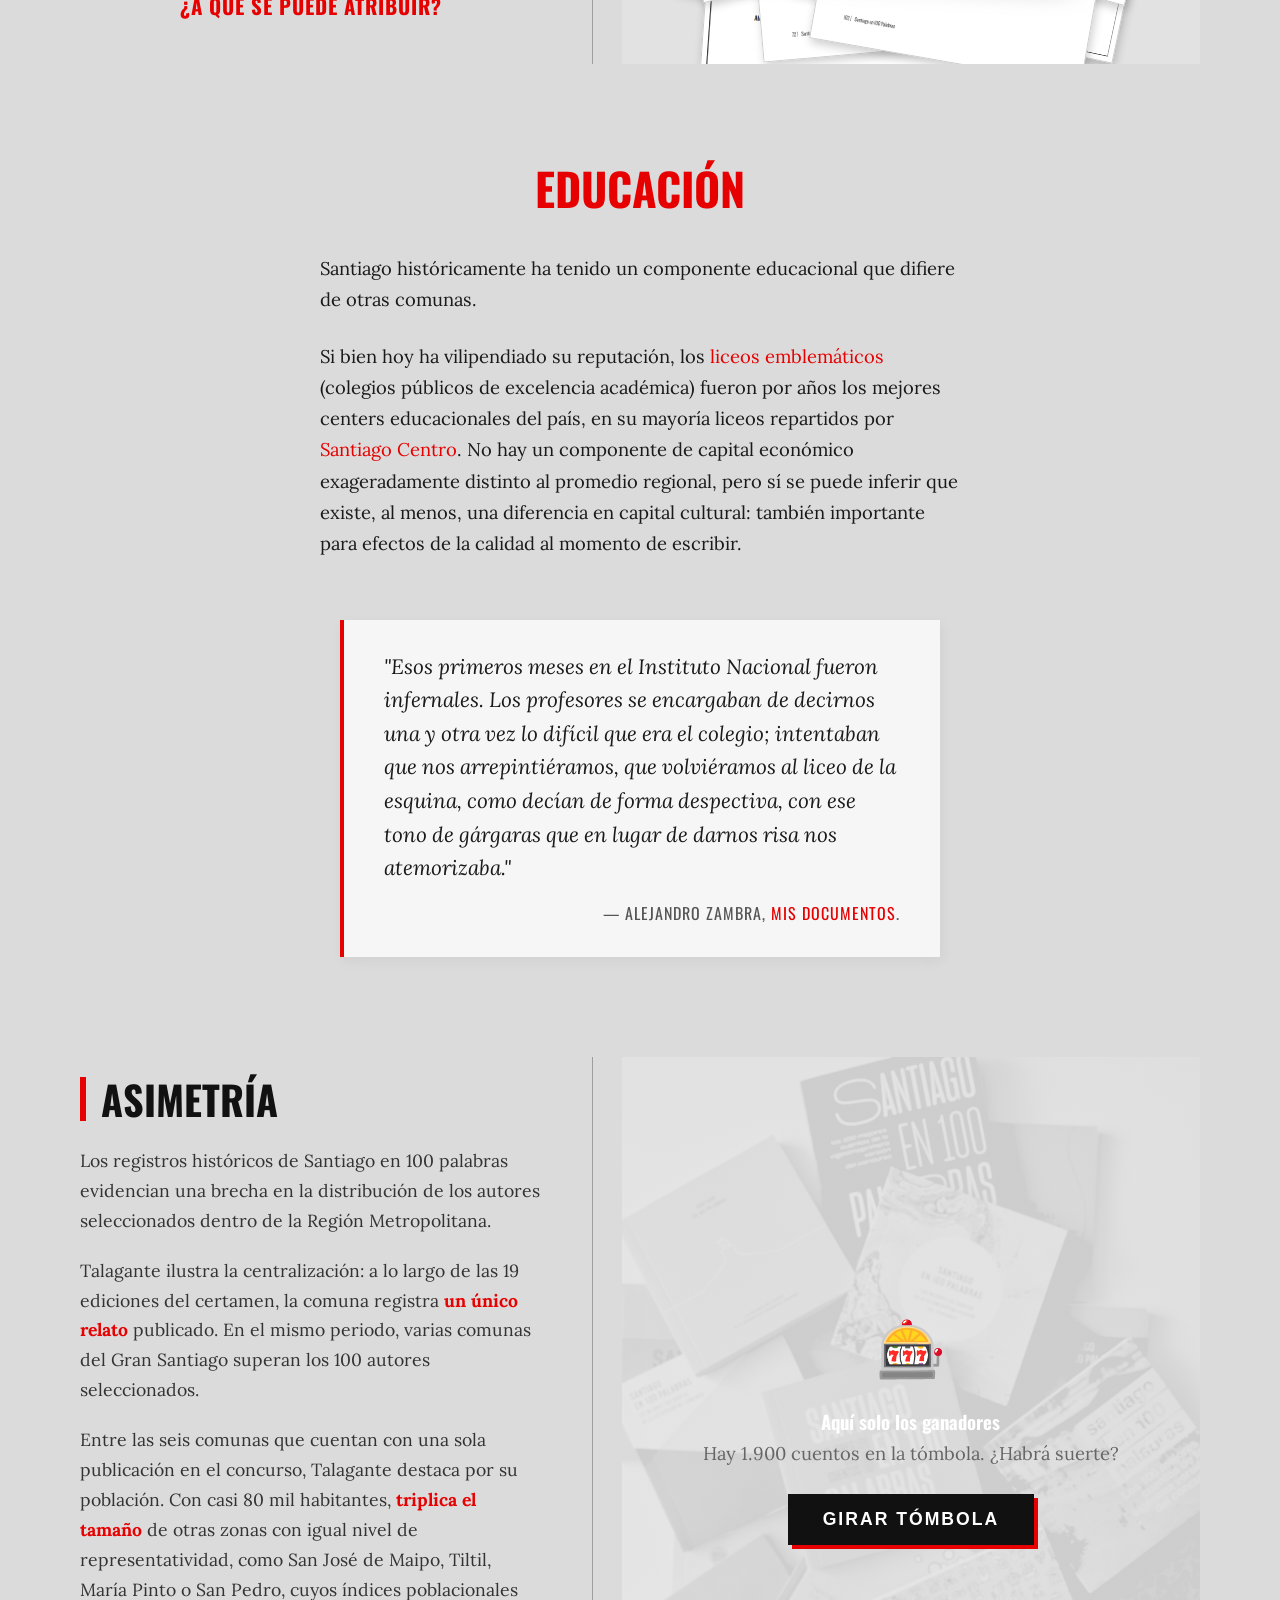
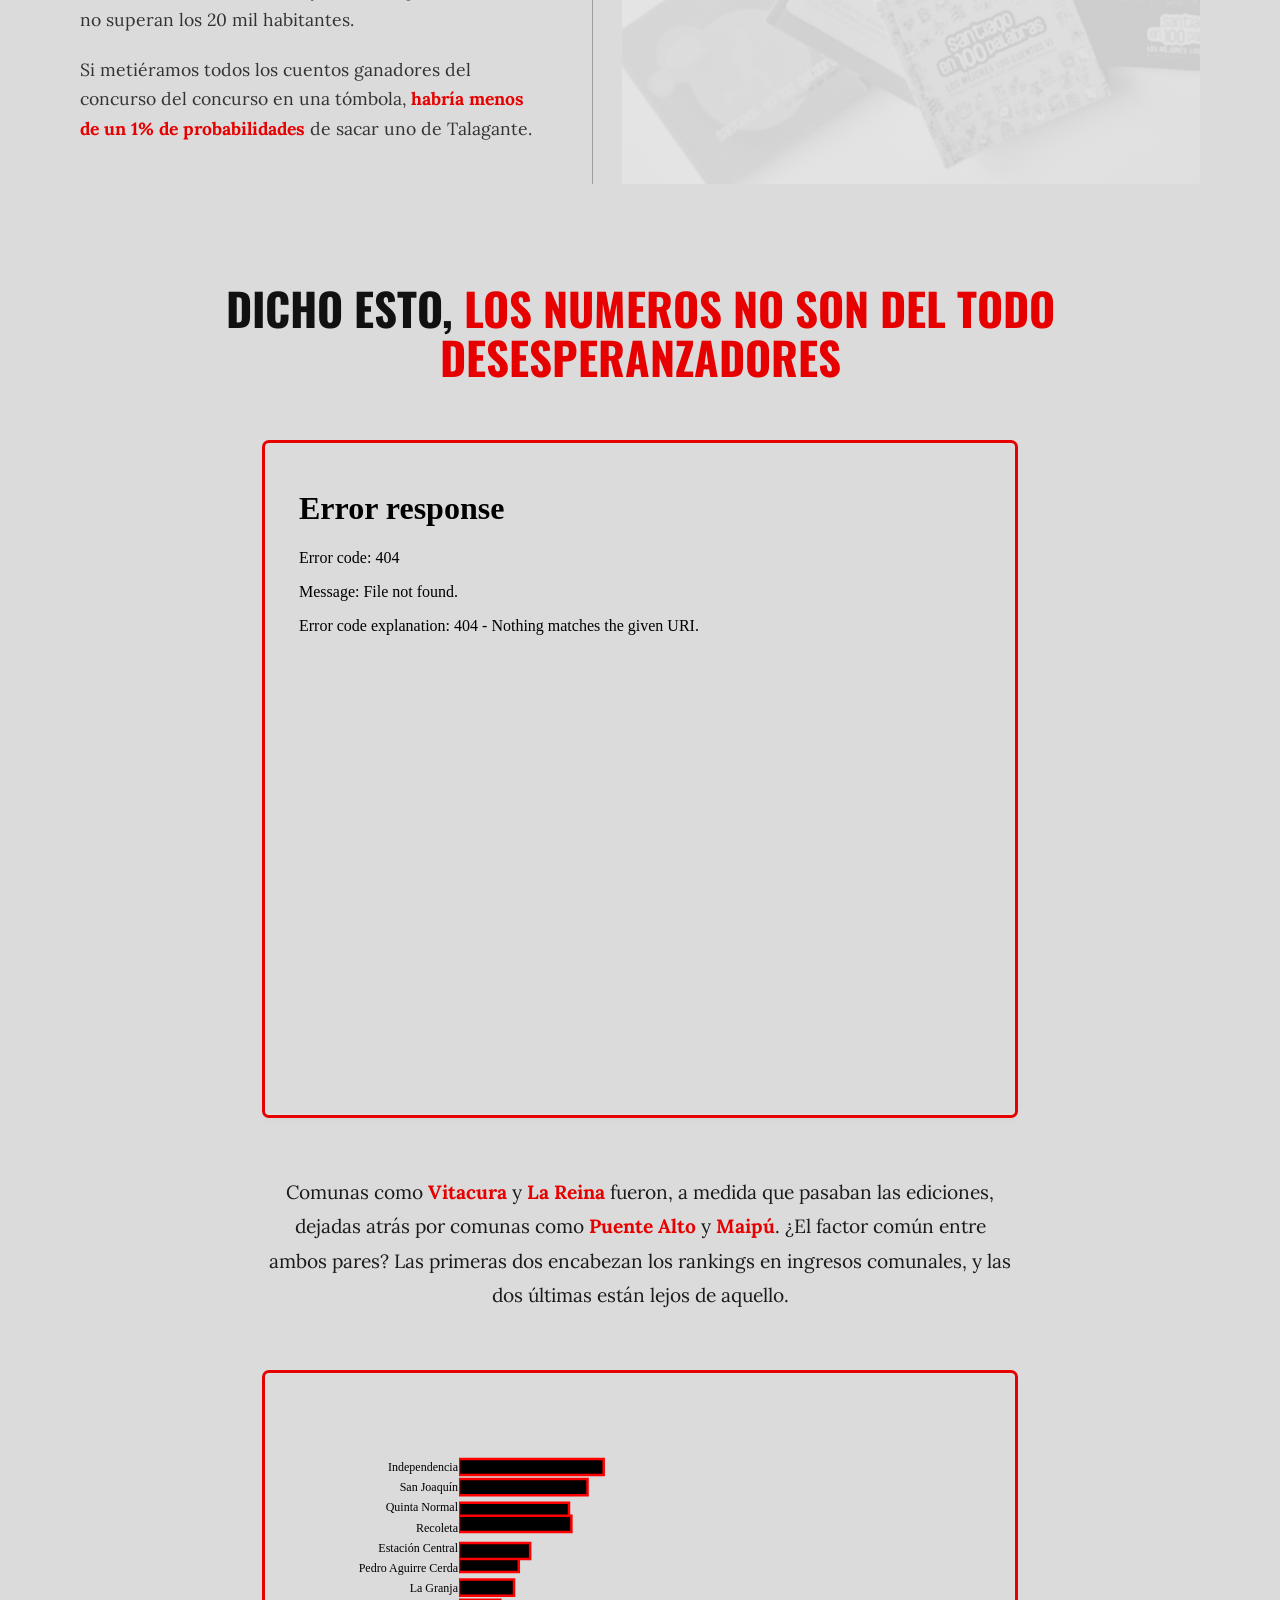
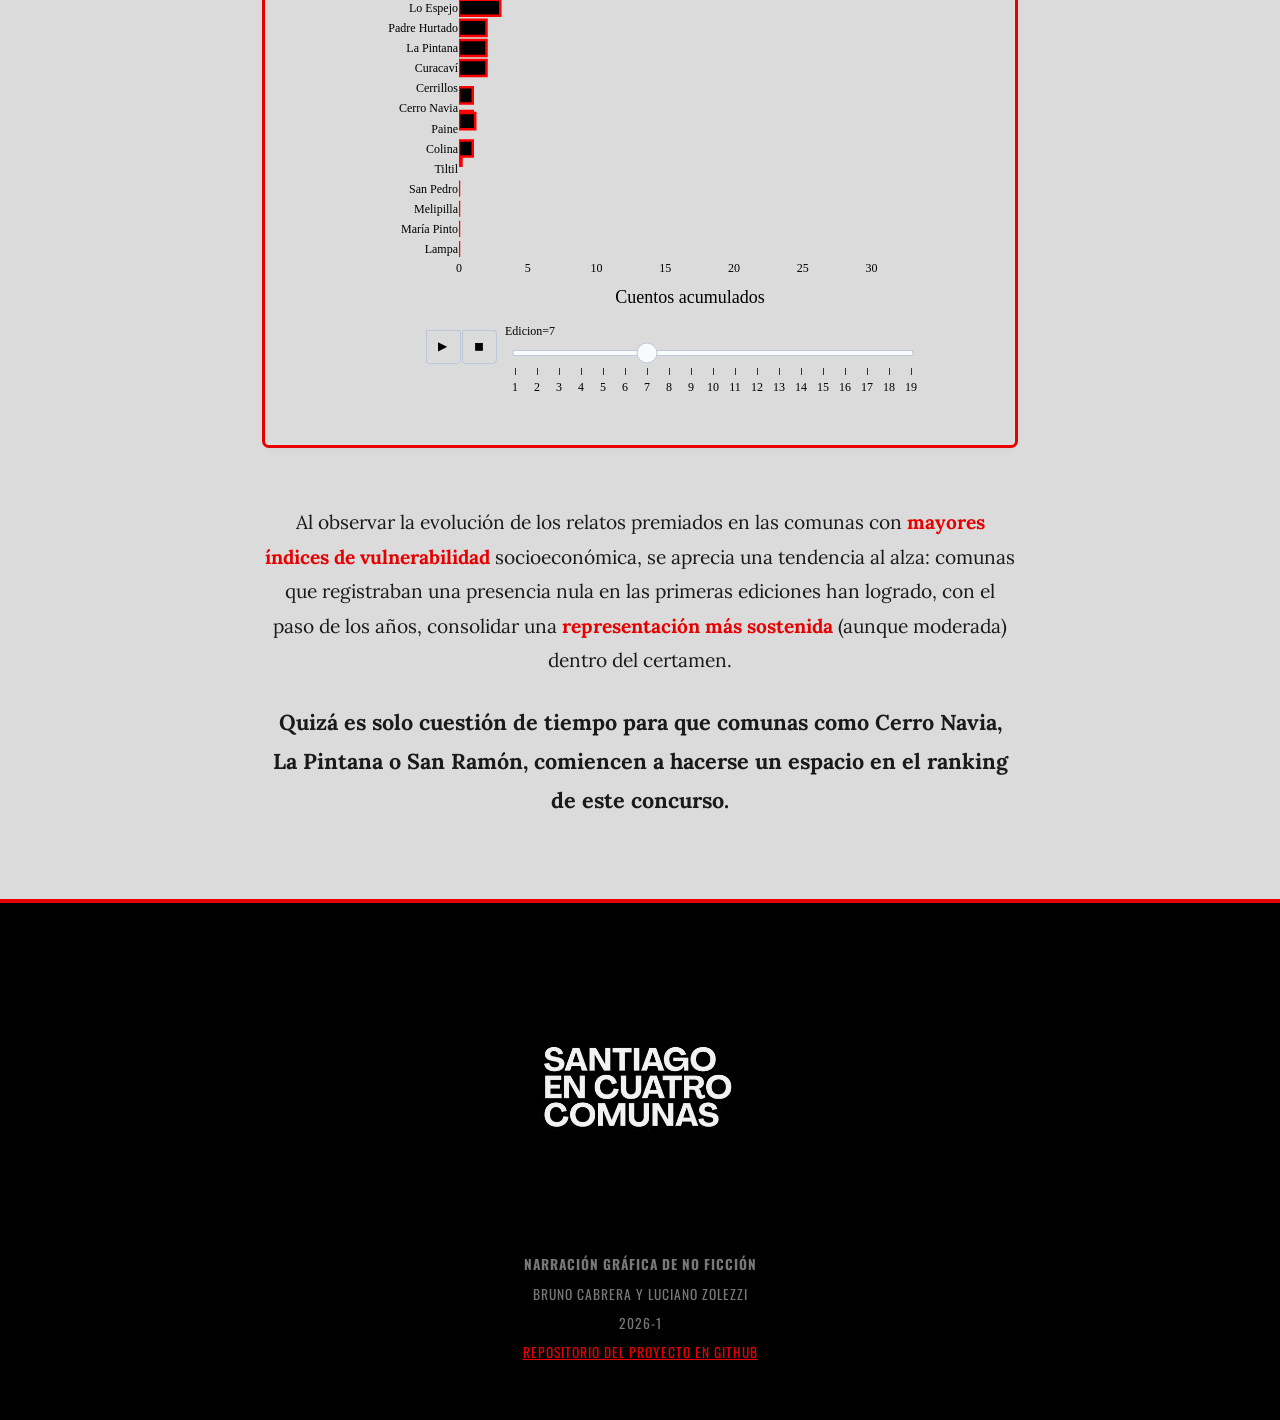
==== commit 0f1986ea: "actualización final" ====
--- a/index.html
+++ b/index.html
@@ -4,7 +4,6 @@
     <meta charset="UTF-8">
     <meta name="viewport" content="width=device-width, initial-scale=1.0">
     <title>Santiago en 4 Comunas</title>
-    <!-- Tipografías potentes para el estilo Noir (Impacto y Máquina de escribir/Serif) -->
     <link href="https://fonts.googleapis.com/css2?family=Oswald:wght@600;700&family=Lora:ital,wght@0,400;0,700;1,400&display=swap" rel="stylesheet">
     <link rel="stylesheet" href="style.css">
 </head>
@@ -20,17 +19,14 @@
 
     <div class="hero-contenido">
         <p class="volanta"></p>
-        
         <h1>Santiago en <span class="tachado">100 Palabras</span> <br><span class="enfasis-rojo">4 Comunas</span></h1>
-        
         <p class="bajada">
             Los ganadores de Santiago en 100 Palabras han estado en ciertas comunas (con unas cuantas excepciones) de la RM a lo largo de las 19 ediciones existentes.
         </p>
-    </div> <!-- 🛠️ ¡ESTE ES EL CIERRE QUE FALTABA PARA SEPARAR EL TEXTO DE LA FLECHA! -->
+    </div>
         
     <a href="#cronica" class="flecha-bajar" aria-label="Scrollear hacia abajo">
         <svg viewBox="0 0 24 24" fill="none" xmlns="http://www.w3.org/2000/svg">
-            <!-- Es una flecha gruesa y estilizada de color rojo -->
             <path d="M12 5V19M12 19L5 12M12 19L19 12" stroke="#E60000" stroke-width="3" stroke-linecap="round" stroke-linejoin="round"/>
         </svg>
     </a>
@@ -41,98 +37,73 @@
 
 <section class="presentacion-ediciones">
     
-    <!-- Columna Izquierda: Textos alineados abajo -->
     <div class="titulo-seccion">
         <h2>SANTIAGO EN <span class="tachado">100 PALABRAS</span></h2>
-        
         <p>La Fundación Plagio ha realizado este concurso de manera casi ininterrumpida desde <span class="enfasis-rojo">2001</span>.</p>
-        
         <p class="datos-clave">
             <span class="enfasis-rojo">25 años</span> | <span class="enfasis-rojo">21 ediciones.</span><br>
             Dos conmemorativas y 19 anuales | 1.900 cuentos premiados.<br>
             Los <span class="enfasis-rojo">100 mejores</span> de cada año | entre <span class="enfasis-rojo">miles</span> de enviados.
         </p>
-        
         <p>En Chile hay 346 comunas. Si bien todas ellas pueden participar del concurso, <span class="enfasis-rojo">el 89% de los cuentos que han llegado a la edición anual son de la Región Metropolitana</span>.</p>
-        
         <p>Demás está decir que concursar no asegura un puesto en el salón de honor. Son cientos de miles los cuentos que año a año llegan: es difícil identificar una tendencia respecto a cuantos llegan, no así respecto a <span class="enfasis-rojo">cuantos quedan</span>.</p>
     </div>
 
-    <!-- Columna Derecha: Grilla de las 19 portadas -->
     <div class="columna-grilla-portadas">
-        <!-- Tarjeta Edición 1 (Repetir esta estructura cambiando los datos para las 19) -->
         <div class="tarjeta-edicion" data-pdf="https://santiagoen100palabras.cl/santiago-en-100-palabras-mejores-100-cuentos/" data-info="El 97% de los cuentos en la primera edición son de la región Metropolitana.">
             <img src="visualizaciones/portada_01.png" alt="Edición 1">
         </div>
-        
         <div class="tarjeta-edicion" data-pdf="https://santiagoen100palabras.cl/santiago-en-100-palabras-mejores-100-cuentos-2/" data-info="El 88% de los cuentos en la segunda edición son de la región Metropolitana.">
             <img src="visualizaciones/portada_02.png" alt="Edición 2">
         </div>
-
         <div class="tarjeta-edicion" data-pdf="https://santiagoen100palabras.cl/santiago-en-100-palabras-mejores-100-cuentos-3/" data-info="El 93% de los cuentos en la tercera edición son de la región Metropolitana.">
             <img src="visualizaciones/portada_03.png" alt="Edición 3">
         </div>
-
         <div class="tarjeta-edicion" data-pdf="https://santiagoen100palabras.cl/santiago-en-100-palabras-mejores-100-cuentos-4/" data-info="El 87% de los cuentos en la cuarta edición son de la región Metropolitana.">
             <img src="visualizaciones/portada_04.png" alt="Edición 4">
         </div>
-
         <div class="tarjeta-edicion" data-pdf="https://santiagoen100palabras.cl/santiago-en-100-palabras-mejores-100-cuentos-5/" data-info="El 88% de los cuentos en la quinta edición son de la región Metropolitana.">
             <img src="visualizaciones/portada_05.png" alt="Edición 5">
         </div>
-
         <div class="tarjeta-edicion" data-pdf="https://santiagoen100palabras.cl/santiago-en-100-palabras-mejores-100-cuentos-6/" data-info="El 87% de los cuentos en la sexta edición son de la región Metropolitana.">
             <img src="visualizaciones/portada_06.png" alt="Edición 6">
         </div>
-
         <div class="tarjeta-edicion" data-pdf="https://santiagoen100palabras.cl/santiago-en-100-palabras-mejores-100-cuentos-7/" data-info="El 85% de los cuentos en la septima edición son de la región Metropolitana.">
             <img src="visualizaciones/portada_07.png" alt="Edición 7">
         </div>
-
         <div class="tarjeta-edicion" data-pdf="https://santiagoen100palabras.cl/santiago-en-100-palabras-mejores-100-cuentos-8/" data-info="El 86% de los cuentos en la octava edición son de la región Metropolitana.">
             <img src="visualizaciones/portada_08.png" alt="Edición 8">
         </div>
-
         <div class="tarjeta-edicion" data-pdf="https://santiagoen100palabras.cl/santiago-en-100-palabras-mejores-100-cuentos-9/" data-info="El 89% de los cuentos en la novena edición son de la región Metropolitana.">
             <img src="visualizaciones/portada_09.png" alt="Edición 9">
         </div>
-
         <div class="tarjeta-edicion" data-pdf="https://santiagoen100palabras.cl/santiago-en-100-palabras-mejores-100-cuentos-10/" data-info="El 90% de los cuentos en la decima edición son de la región Metropolitana.">
             <img src="visualizaciones/portada_10.png" alt="Edición 10">
         </div>
-
         <div class="tarjeta-edicion" data-pdf="https://santiagoen100palabras.cl/santiago-en-100-palabras-mejores-100-cuentos-xvi/" data-info="El 87% de los cuentos en la decimoprimer edición son de la región Metropolitana.">
             <img src="visualizaciones/portada_11.png" alt="Edición 11">
         </div>
-
         <div class="tarjeta-edicion" data-pdf="https://santiagoen100palabras.cl/santiago-en-100-palabras-mejores-100-cuentos-xvii/" data-info="El 94% de los cuentos en la decimosegunda edición son de la región Metropolitana.">
             <img src="visualizaciones/portada_12.png" alt="Edición 12">
         </div>
-
         <div class="tarjeta-edicion" data-pdf="https://santiagoen100palabras.cl/santiago-en-100-palabras-mejores-100-cuentos-xviii/" data-info="El 92% de los cuentos en la decimotercer edición son de la región Metropolitana.">
             <img src="visualizaciones/portada_13.png" alt="Edición 13">
         </div>
-
         <div class="tarjeta-edicion" data-pdf="https://santiagoen100palabras.cl/santiago-en-100-palabras-mejores-100-cuentos-xix/" data-info="El 93% de los cuentos en la decimocuarta edición son de la región Metropolitana.">
             <img src="visualizaciones/portada_14.png" alt="Edición 14">
         </div>
-
         <div class="tarjeta-edicion" data-pdf="https://santiagoen100palabras.cl/santiago-en-100-palabras-mejores-100-cuentos-xx/" data-info="El 81% de los cuentos en la decimoquinta edición son de la región Metropolitana.">
             <img src="visualizaciones/portada_15.png" alt="Edición 15">
         </div>
-
         <div class="tarjeta-edicion" data-pdf="https://santiagoen100palabras.cl/santiago-en-100-palabras-mejores-100-cuentos-xxi/" data-info="El 87% de los cuentos en la decimosexta edición son de la región Metropolitana.">
             <img src="visualizaciones/portada_16.png" alt="Edición 16">
         </div>
-
         <div class="tarjeta-edicion" data-pdf="https://santiagoen100palabras.cl/santiago-en-100-palabras-mejores-100-cuentos-xxii/" data-info="El 83% de los cuentos en la decimoseptima edición son de la región Metropolitana.">
             <img src="visualizaciones/portada_17.png" alt="Edición 17">
         </div>
-
         <div class="tarjeta-edicion" data-pdf="https://santiagoen100palabras.cl/santiago-en-100-palabras-mejores-100-cuentos-xxiii/" data-info="El 86% de los cuentos en la decimoctava edición son de la región Metropolitana.">
             <img src="visualizaciones/portada_18.png" alt="Edición 18">
         </div>
-
         <div class="tarjeta-edicion" data-pdf="https://santiagoen100palabras.cl/santiago-en-100-palabras-mejores-100-cuentos-xxiv/" data-info="El 91% de los cuentos en la decimonovena edición son de la región Metropolitana.">
             <img src="visualizaciones/portada_19.png" alt="Edición 19">
         </div>
@@ -140,7 +111,6 @@
 
 </section>
 
-<!-- VENTANA FLOTANTE MODAL (Oculta por defecto, aparece al pinchar una portada) -->
 <div id="modal-visor" class="modal-oculto">
     <div class="modal-contenido">
         <span class="btn-cerrar">&times;</span>
@@ -159,10 +129,8 @@
     </div>
 </div>
 
-<!-- 🛠️ NUEVA SECCIÓN: PANTALLA DIVIDIDA REPLICANDO "segunda slide webstory.jpg" -->
 <section class="slide-split">
     
-    <!-- ⬅️ COLUMNA IZQUIERDA: Relato e Investigación -->
     <div class="col-texto">
         <h2>un fenómeno geográfico</h2>
         <p>
@@ -174,7 +142,6 @@
         <p class="pregunta-gancho">¿QUÉ ES LO DETERMINANTE ENTONCES?</p>
     </div>
 
-    <!-- ➡️ COLUMNA DERECHA: Mapa de Calor RM Noir -->
     <div class="col-grafico">
         <div class="contenedor-interactivo">
             <iframe
@@ -186,22 +153,19 @@
         </div>
     </div>
 
-</section> <!-- 🛠️ ¡ESTA ES LA ETIQUETA QUE DEBES AGREGAR AQUÍ PARA CERRAR EL SPLIT! -->
-
-
-<!-- Ahora esta sección nacerá libre, abajo y completamente centrada -->
+</section>
+
+
 <section class="seccion-analisis-centrada">
     
     <h2 class="titulo-vulnerabilidad">
         La <span class="enfasis-rojo">comuna</span>, pero <span class="enfasis-rojo">no</span> por cantidad de <span class="enfasis-rojo">habitantes</span>
     </h2>
 
-    <!-- 🛠️ CAMBIO AQUÍ: Usamos tu contenedor interactivo unificado con su estilo Noir -->
     <div class="contenedor-interactivo">
         <iframe src="visualizaciones/grafico_dispersion.html" style="height: 620px;" title="Relación entre Vulnerabilidad Comunal y Presencia en la Muestra"></iframe>
     </div>
 
-    <!-- Bajadas del Gráfico con Énfasis Periodísticos -->
     <div class="bloque-cronica-centrado">
         <p class="bajada-principal">
             Sino por la <span class="enfasis-rojo">vulnerabilidad</span>. A <span class="enfasis-rojo">menor</span> vulnerabilidad, <span class="enfasis-rojo">mayor</span> es la presencia dentro de los 100 <span class="enfasis-rojo">mejores</span> cuentos.
@@ -224,7 +188,6 @@
 
 <section class="slide-split excepcion-centro">
     
-    <!-- ⬅️ COLUMNA IZQUIERDA: Relato e Investigación (Mantenemos tu texto exacto) -->
     <div class="col-texto">
         <h2>¿Y ESE SOLITARIO PUNTO ROJO?</h2>
         <p>
@@ -243,37 +206,28 @@
         <p class="pregunta-gancho">¿A QUÉ SE PUEDE ATRIBUIR?</p>
     </div>
 
-    
     <div class="col-grafico contenedor-espacio-cuentos">
         <div class="pila-cuentos-tablero">
-            
-           
             <img src="visualizaciones/cuentosantiago1.png" alt="Cuento 1" class="recorte-cuento" style="top: 5%; left: 8%; --rotacion: -12deg; --delay: 0.1s;">
             <img src="visualizaciones/cuentosantiago2.png" alt="Cuento 2" class="recorte-cuento" style="top: 8%; left: 32%; --rotacion: 8deg; --delay: 0.25s;">
             <img src="visualizaciones/cuentosantiago3.png" alt="Cuento 3" class="recorte-cuento" style="top: 15%; left: 5%; --rotacion: -5deg; --delay: 0.4s;">
             <img src="visualizaciones/cuentosantiago4.png" alt="Cuento 4" class="recorte-cuento" style="top: 12%; left: 40%; --rotacion: 14deg; --delay: 0.55s;">
             <img src="visualizaciones/cuentosantiago5.png" alt="Cuento 5" class="recorte-cuento" style="top: 22%; left: 18%; --rotacion: -9deg; --delay: 0.7s;">
-            
             <img src="visualizaciones/cuentosantiago6.png" alt="Cuento 6" class="recorte-cuento" style="top: 28%; left: 45%; --rotacion: 6deg; --delay: 0.85s;">
             <img src="visualizaciones/cuentosantiago7.png" alt="Cuento 7" class="recorte-cuento" style="top: 35%; left: 2%; --rotacion: -15deg; --delay: 1.0s;">
             <img src="visualizaciones/cuentosantiago8.png" alt="Cuento 8" class="recorte-cuento" style="top: 32%; left: 30%; --rotacion: 11deg; --delay: 1.15s;">
             <img src="visualizaciones/cuentosantiago9.png" alt="Cuento 9" class="recorte-cuento" style="top: 42%; left: 12%; --rotacion: -4deg; --delay: 1.3s;">
             <img src="visualizaciones/cuentosantiago10.png" alt="Cuento 10" class="recorte-cuento" style="top: 48%; left: 38%; --rotacion: -10deg; --delay: 1.45s;">
-            
             <img src="visualizaciones/cuentosantiago11.png" alt="Cuento 11" class="recorte-cuento" style="top: 18%; left: 25%; --rotacion: 7deg; --delay: 1.6s;">
             <img src="visualizaciones/cuentosantiago12.png" alt="Cuento 12" class="recorte-cuento" style="top: 55%; left: 5%; --rotacion: 13deg; --delay: 1.75s;">
             <img src="visualizaciones/cuentosantiago13.png" alt="Cuento 13" class="recorte-cuento" style="top: 52%; left: 42%; --rotacion: -7deg; --delay: 1.9s;">
             <img src="visualizaciones/cuentosantiago14.png" alt="Cuento 14" class="recorte-cuento" style="top: 62%; left: 15%; --rotacion: 5deg; --delay: 2.05s;">
             <img src="visualizaciones/cuentosantiago15.png" alt="Cuento 15" class="recorte-cuento" style="top: 60%; left: 30%; --rotacion: -11deg; --delay: 2.2s;">
-            
-            
             <img src="visualizaciones/cuentosantiago16.png" alt="Cuento 16" class="recorte-cuento" style="top: 25%; left: 20%; --rotacion: 4deg; --delay: 2.35s;">
             <img src="visualizaciones/cuentosantiago17.png" alt="Cuento 17" class="recorte-cuento" style="top: 40%; left: 10%; --rotacion: -6deg; --delay: 2.5s;">
             <img src="visualizaciones/cuentosantiago18.png" alt="Cuento 18" class="recorte-cuento" style="top: 35%; left: 35%; --rotacion: 9deg; --delay: 2.65s;">
             <img src="visualizaciones/cuentosantiago19.png" alt="Cuento 19" class="recorte-cuento" style="top: 50%; left: 18%; --rotacion: -3deg; --delay: 2.8s;">
             <img src="visualizaciones/cuentosantiago20.png" alt="Cuento 20" class="recorte-cuento" style="top: 45%; left: 25%; --rotacion: 2deg; --delay: 2.95s;">
-
-            
             <img src="visualizaciones/cuentosantiago21.png" alt="Cuento 21" class="recorte-cuento" style="top: 10%; left: 22%; --rotacion: -6deg; --delay: 3.1s;">
             <img src="visualizaciones/cuentosantiago22.png" alt="Cuento 22" class="recorte-cuento" style="top: 58%; left: 40%; --rotacion: 12deg; --delay: 3.25s;">
             <img src="visualizaciones/cuentosantiago23.png" alt="Cuento 23" class="recorte-cuento" style="top: 20%; left: 48%; --rotacion: -8deg; --delay: 3.4s;">
@@ -282,11 +236,7 @@
             <img src="visualizaciones/cuentosantiago26.png" alt="Cuento 26" class="recorte-cuento" style="top: 48%; left: 44%; --rotacion: 15deg; --delay: 3.85s;">
             <img src="visualizaciones/cuentosantiago27.png" alt="Cuento 27" class="recorte-cuento" style="top: 15%; left: 15%; --rotacion: -3deg; --delay: 4.0s;">
             <img src="visualizaciones/cuentosantiago28.png" alt="Cuento 28" class="recorte-cuento" style="top: 52%; left: 12%; --rotacion: 7deg; --delay: 4.15s;">
-            
-            
             <img src="visualizaciones/cuentosantiago29.png" alt="Cuento 29" class="recorte-cuento" style="top: 38%; left: 20%; --rotacion: -1deg; --delay: 4.3s;">
-
-            <!-- 🆕 LA AVALANCHA FINAL: Desde el 30 hasta el 40 -->
             <img src="visualizaciones/cuentosantiago30.png" alt="Cuento 30" class="recorte-cuento" style="top: 25%; left: 35%; --rotacion: 11deg; --delay: 4.45s;">
             <img src="visualizaciones/cuentosantiago31.png" alt="Cuento 31" class="recorte-cuento" style="top: 60%; left: 18%; --rotacion: -5deg; --delay: 4.6s;">
             <img src="visualizaciones/cuentosantiago32.png" alt="Cuento 32" class="recorte-cuento" style="top: 15%; left: 42%; --rotacion: 8deg; --delay: 4.75s;">
@@ -297,45 +247,38 @@
             <img src="visualizaciones/cuentosantiago37.png" alt="Cuento 37" class="recorte-cuento" style="top: 22%; left: 10%; --rotacion: -4deg; --delay: 5.5s;">
             <img src="visualizaciones/cuentosantiago38.png" alt="Cuento 38" class="recorte-cuento" style="top: 62%; left: 33%; --rotacion: 10deg; --delay: 5.65s;">
             <img src="visualizaciones/cuentosantiago39.png" alt="Cuento 39" class="recorte-cuento" style="top: 12%; left: 15%; --rotacion: -7deg; --delay: 5.8s;">
-            
-            <!-- 👑 CUENTO 40: El nuevo rey de la mesa, legible y con sombra pesada al frente -->
             <img src="visualizaciones/cuentosantiago40.png" alt="Cuento 40" class="recorte-cuento" style="top: 42%; left: 22%; --rotacion: 3deg; --delay: 6.0s; z-index: 45; box-shadow: 8px 16px 30px rgba(0,0,0,0.5); max-width: 56%;">
         </div>
     </div>
 
 </section>
 
-</section>
-
-    
-    <section>
-        <h2 class="titulo-vulnerabilidad">
+<section>
+    <h2 class="titulo-vulnerabilidad">
         <span class="enfasis-rojo">educación</span>
     </h2>
-        <p>
-            Santiago históricamente ha tenido un componente educacional que difiere de otras comunas.
-        </p>
-        
-        <p>
-            Si bien hoy ha vilipendiado su reputación, los <span class="enfasis-rojo">liceos emblemáticos</span> (colegios públicos de excelencia académica) fueron por años los mejores centros educacionales del país, en su mayoría liceos repartidos por <span class="enfasis-rojo">Santiago Centro</span>. No hay un componente de capital económico exageradamente distinto al promedio regional, pero sí se puede inferir que existe, al menos, una diferencia en capital cultural: también importante para efectos de la calidad al momento de escribir.
-        </p>
-
-        <div class="contenedor-cita-zambra">
-    <blockquote class="cuento-recuadro zambra-style">
-        <p class="cuento-texto">
-            "Esos primeros meses en el Instituto Nacional fueron infernales. Los profesores se encargaban de decirnos una y otra vez lo difícil que era el colegio; intentaban que nos arrepintiéramos, que volviéramos al liceo de la esquina, como decían de forma despectiva, con ese tono de gárgaras que en lugar de darnos risa nos atemorizaba."
-        </p>
-        <cite>— Alejandro Zambra, <span class="enfasis-rojo">Mis Documentos</span>.</cite>
-    </blockquote>
-
-    </section>
+    <p>
+        Santiago históricamente ha tenido un componente educacional que difiere de otras comunas.
+    </p>
+    
+    <p>
+        Si bien hoy ha vilipendiado su reputación, los <span class="enfasis-rojo">liceos emblemáticos</span> (colegios públicos de excelencia académica) fueron por años los mejores centers educacionales del país, en su mayoría liceos repartidos por <span class="enfasis-rojo">Santiago Centro</span>. No hay un componente de capital económico exageradamente distinto al promedio regional, pero sí se puede inferir que existe, al menos, una diferencia en capital cultural: también importante para efectos de la calidad al momento de escribir.
+    </p>
+
+    <div class="contenedor-cita-zambra">
+        <blockquote class="cuento-recuadro zambra-style">
+            <p class="cuento-texto">
+                "Esos primeros meses en el Instituto Nacional fueron infernales. Los profesores se encargaban de decirnos una y otra vez lo difícil que era el colegio; intentaban que nos arrepintiéramos, que volviéramos al liceo de la esquina, como decían de forma despectiva, con ese tono de gárgaras que en lugar de darnos risa nos atemorizaba."
+            </p>
+            <cite>— Alejandro Zambra, <span class="enfasis-rojo">Mis Documentos</span>.</cite>
+        </blockquote>
+    </div>
+</section>
 
 </main>
 
-<!-- 🛠️ SECCIÓN: 52 COMUNAS (ACTUALIZADA CON TÓMBOLA INTERACTIVA) -->
 <section class="slide-split">
     
-    <!-- ⬅️ COLUMNA IZQUIERDA: Relato e Impacto Estadístico -->
     <div class="col-texto">
         <h2>Asimetría</h2>
         <p>
@@ -348,14 +291,12 @@
             Entre las seis comunas que cuentan con una sola publicación en el concurso, Talagante destaca por su población. Con casi 80 mil habitantes, <span class="enfasis-rojo"><strong>triplica el tamaño</strong></span>  de otras zonas con igual nivel de representatividad, como San José de Maipo, Tiltil, María Pinto o San Pedro, cuyos índices poblacionales no superan los 20 mil habitantes.
         </p>
         <p>
-            Si metiéramos todos los cuentos ganadores del concurso en una tómbola, <span class="enfasis-rojo"><strong>habría menos de un 1% de probabilidades</strong></span> de sacar uno de Talagante.
-        </p>
-    </div>
-
-    <!-- ➡️ COLUMNA DERECHA: La Tómbola / El Sorteo -->
+            Si metiéramos todos los cuentos ganadores del concurso del concurso en una tómbola, <span class="enfasis-rojo"><strong>habría menos de un 1% de probabilidades</strong></span> de sacar uno de Talagante.
+        </p>
+    </div>
+
     <div class="col-grafico contenedor-tombola-rm">
         
-        <!-- Estado 1: La máquina antes de jugar -->
         <div id="pantalla-rifa" class="interfaz-sorteo">
             <div class="icono-tombola">🎰</div>
             <h3>Aquí solo los ganadores</h3>
@@ -363,13 +304,11 @@
             <button id="btn-girar-tombola" class="boton-noir-accion">GIRAR TÓMBOLA</button>
         </div>
 
-        <!-- Estado 2: El slot machine corriendo (Se maneja por JS) -->
         <div id="pantalla-carga-comunas" class="slot-machine-comunas hidden">
             <div class="ruleta-texto" id="ruleta-dinamica">ÑUÑOA</div>
             <div class="barra-progreso"><div class="progreso-linea"></div></div>
         </div>
 
-        <!-- Estado 3: El Cuento Revelado (Fiel a tu wireframe de COPIA DE LOS WIREFRAMES AHORA SÍ-4.jpg) -->
         <div id="cuento-revelado-talagante" class="cuento-recuadro talagante-card hidden">
             <div class="cabecera-cuento">
                 <h3 class="titulo-cuento">Charchazo</h3>
@@ -385,26 +324,24 @@
     </div>
 </section>
 
-<!-- 🏁 SECCIÓN FINAL: PROYECCIÓN HISTÓRICA (CHART RACE) -->
 <section class="seccion-proyeccion-final">
     
     <h2 class="titulo-vulnerabilidad">
         Dicho esto, <span class="enfasis-rojo">los numeros no son del todo desesperanzadores</span>
     </h2>
 
-    <!-- 🛠️ CAMBIO AQUÍ: Usamos tu contenedor interactivo unificado con su estilo Noir -->
     <div class="contenedor-interactivo">
         <iframe src="visualizaciones/chart_race_historica.html" style="height: 620px;" title="Relación entre Vulnerabilidad Comunal y Presencia en la Muestra"></iframe>
     </div>
         
-  <div class="bloque-cronica-centrado">
-        <p>
-            Comunas como <span class="enfasis-rojo"><strong>Vitacura</strong></span> y <span class="enfasis-rojo"><strong>La Reina</strong></span> fueron, a medida que pasaban las ediciones, dejadas atrás por comunas como <span class="enfasis-rojo"><strong>Puente Alto</strong></span> y <span class="enfasis-rojo"><strong>Maipú</strong></span>. ¿El factor común entre ambos pares? Las primeras dos encabezan los rankings en ingresos comunales, y las dos últimas están lejos de aquello.
-        </p>
-
-         <div class="contenedor-interactivo">
-        <iframe src="visualizaciones/chart_race_vulnerables_editorial.html" style="height: 620px;" title="Relación entre Vulnerabilidad Comunal y Presencia en la Muestra"></iframe>
-    </div> 
+    <div class="bloque-cronica-centrado">
+        <p>
+            Comunas como <span class="enfasis-rojo"><strong>Vitacura</strong></span> y <span class="enfasis-rojo"><strong>La Reina</strong></span> fueron, a medida que pasaban las ediciones, dejadas atrás por comunas como <span class="enfasis-rojo"><strong>Puente Alto</strong></span> y <span class="enfasis-rojo"><strong>Maipú</strong></span>. ¿El factor común entre ambos pares? Las primeras dos encabezan los rankings en ingresos comunales, y las dos últimas están lejos de aquello.
+        </p>
+
+        <div class="contenedor-interactivo">
+            <iframe src="visualizaciones/chart_race_vulnerables_editorial.html" style="height: 620px;" title="Relación entre Vulnerabilidad Comunal y Presencia en la Muestra"></iframe>
+        </div> 
         <p>
             Al observar la evolución de los relatos premiados en las comunas con <span class="enfasis-rojo"><strong>mayores índices de vulnerabilidad</strong></span> socioeconómica, se aprecia una tendencia al alza: comunas que registraban una presencia nula en las primeras ediciones han logrado, con el paso de los años, consolidar una <span class="enfasis-rojo"><strong>representación más sostenida</strong></span> (aunque moderada) dentro del certamen.
         </p>
--- a/style.css
+++ b/style.css
@@ -1,24 +1,16 @@
-/* ==========================================================================
-   HOJA DE ESTILO NOIR / SIN CITY — WEBSTORY SANTIAGO EN 100 PALABRAS
-   ========================================================================== */
-
-/* Reset básico para limpiar márgenes por defecto del navegador */
 * {
     margin: 0;
     padding: 0;
     box-sizing: border-box;
 }
 
-/* Cuerpo de la página con el gris claro continuo solicitado */
 body {
     background-color: #DBDBDB; 
     color: #ffffff; 
     font-family: 'Lora', Georgia, serif; 
     line-height: 1.7;
-    /* ❌ Borramos el padding-top de aquí para que la portada llegue al tope */
-}
-
-/* Menú de navegación superior minimalista y oscuro */
+}
+
 .menu {
     position: fixed;
     top: 0;
@@ -29,7 +21,7 @@
     justify-content: center;
     gap: 30px;
     z-index: 1000;
-    border-bottom: 3px solid #E60000; /* Línea de acento rojo Sin City */
+    border-bottom: 3px solid #E60000;
 }
 
 .menu a {
@@ -44,89 +36,73 @@
 }
 
 .menu a:hover {
-    color: #E60000; /* Cambia a rojo al pasar el cursor */
-}
-
-/* Sección de Portada (Hero) - Impacto Negro Inicial */
+    color: #E60000;
+}
+
 .hero {
-    height: 100vh; /* Ocupa el 100% de la pantalla del usuario */
-    position: relative; /* Obligatorio para que las capas de fondo no se escapen */
-    overflow: hidden; /* Corta cualquier pedazo de mapa que intente salirse */
+    height: 100vh;
+    position: relative;
+    overflow: hidden;
     display: flex;
     align-items: center;
     justify-content: center;
     text-align: center;
     padding: 0 20px;
-    background-color: #0A0A0A; /* Fondo negro profundo de respaldo */
-}
-
-/* 1. El búnker del mapa de fondo */
+    background-color: #0A0A0A;
+}
+
 .hero-mapa-bg {
     position: absolute;
     top: 0; left: 0;
     width: 100%; height: 100%;
-    z-index: 1; /* Queda en el nivel más bajo */
-}
-
-/* Estilo general para las dos imágenes superpuestas */
+    z-index: 1;
+}
+
 .capa-mapa {
     position: absolute;
     top: 0; left: 0;
     width: 100%; height: 100%;
-    object-fit: cover; /* Mantiene la proporción del plano sin deformarlo */
-    /* Sacamos el mix-blend-mode para que el navegador no evapore los grises del mapa */
-}
-
-/* Ajustes específicos de la capa base (Tu mapa gris en movimiento) */
+    object-fit: cover;
+}
+
 .capa-mapa.base {
     opacity: 0.35 !important;
     filter: grayscale(100%) brightness(140%) contrast(150%) !important;
-    
-    /* 🎬 EL MOTOR DEL PANEO:
-       Le damos 25 segundos para que sea un movimiento casi imperceptible y elegante.
-       'alternate' hace que cuando llegue abajo, vuelva a subir suavemente. */
     animation: paneoUrbano 30s infinite alternate ease-in-out;
 }
 
-/* ==========================================================================
-   MOTOR DE MOVIMIENTO: PANEO VERTICAL + EFECTO ZOOM
-   ========================================================================== */
 @keyframes paneoUrbano {
     0% {
-        object-position: center 15%;  /* Comienza mostrando la zona norte/oriente */
-        transform: scale(1.1);        /* Un sutil zoom inicial */
+        object-position: center 15%;
+        transform: scale(1.1);
     }
     50% {
-        transform: scale(1.75);         /* Al medio se acerca un pelito más para dar profundidad */
+        transform: scale(1.75);
     }
     100% {
-        object-position: center 100%;  /* Termina mostrando el sector sur */
-        transform: scale(1.15);        /* Vuelve al zoom inicial */
-    }
-}
-
-/* El truco del contraste definitivo: Suavizamos la manta oscura */
+        object-position: center 100%;
+        transform: scale(1.15);
+    }
+}
+
 .capa-vignette {
     position: absolute;
     top: 0; left: 0;
     width: 100%; height: 100%;
-    /* Ahora va desde transparente al medio (0) hasta un negro sutil en los bordes (0.75) */
     background: radial-gradient(circle, rgba(0,0,0,0) 30%, rgba(10,10,10,0.75) 90%);
     z-index: 2;
 }
 
-/* 3. El contenedor del texto (Adelante de todo) */
 .hero-contenido {
     position: relative;
-    z-index: 3; /* Salta al frente por sobre el mapa y la vignette */
+    z-index: 3;
     max-width: 850px;
 }
 
-
 .volanta {
     font-family: 'Oswald', sans-serif;
     text-transform: uppercase;
-    color: #E60000; /* Rojo para destacar el tipo de reportaje */
+    color: #E60000;
     letter-spacing: 2px;
     font-weight: bold;
     margin-bottom: 15px;
@@ -150,10 +126,9 @@
     font-style: italic;
 }
 
-/* Efectos de Identidad Visual: Tachado y Énfasis */
 .tachado {
     text-decoration: line-through;
-    text-decoration-color: #E60000; /* Raya roja sobre el "100 palabras" */
+    text-decoration-color: #E60000;
     text-decoration-thickness: 6px;
 }
 
@@ -162,45 +137,35 @@
 }
 
 .flecha-bajar {
-    position: absolute; /* 🛠️ La desanclamos del texto para moverla libremente */
-    bottom: 30px;       /* 📍 La clava a 30 píxeles del borde inferior */
-    left: 50%;          /* 📐 La centra exactamente a la mitad horizontal */
-    
-    width: 45px;      
+    position: absolute;
+    bottom: 30px;
+    left: 50%;
+    width: 45px;
     height: 45px;
     cursor: pointer;
-    z-index: 4;         /* Rompe el frente para quedar por sobre la vignette */
-    
-    /* Conectamos la animación */
+    z-index: 4;
     animation: flechaFlotante 2s infinite ease-in-out;
     transition: filter 0.3s ease;
 }
 
-/* Efecto al pasar el mouse por encima */
 .flecha-bajar:hover {
     filter: drop-shadow(0 0 8px #E60000) brightness(1.2);
 }
 
-/* ==========================================================================
-   MOTOR DE ANIMACIÓN CORREGIDO: MANTIENE EL CENTRADO Y FLOTA
-   ========================================================================== */
 @keyframes flechaFlotante {
     0% {
-        /* ⚠️ NOTA CRUCIAL: El -50% mantiene la flecha centrada en el eje X, 
-           mientras que el segundo valor hace el rebote en el eje Y */
         transform: translate(-50%, 0);
     }
     50% {
-        transform: translate(-50%, 12px); /* Baja 12px sin perder su centro */
+        transform: translate(-50%, 12px);
     }
     100% {
         transform: translate(-50%, 0);
     }
 }
 
-/* Secciones de la Crónica */
 section {
-    max-width: 680px; /* Ancho óptimo europeo para lectura periodística cómoda */
+    max-width: 680px;
     margin: 90px auto;
     padding: 0 20px;
 }
@@ -210,7 +175,7 @@
     font-size: 2.2rem;
     text-transform: uppercase;
     margin-bottom: 25px;
-    border-left: 6px solid #E60000; /* Bloque vertical rojo al lado del título */
+    border-left: 6px solid #E60000;
     padding-left: 15px;
     line-height: 1.1;
 }
@@ -221,7 +186,6 @@
     color: #1A1A1A;
 }
 
-/* Párrafo destacado de Hipótesis */
 .destacado {
     font-size: 1.3rem;
     font-weight: bold;
@@ -233,17 +197,15 @@
     font-style: italic;
 }
 
-/* Tratamiento Automatizado de Imágenes (Efecto Cómic/Noir de Alto Contraste) */
 img.noir-effect {
     width: 100%;
     height: auto;
     display: block;
     margin: 40px 0;
-    filter: grayscale(100%) contrast(190%) brightness(90%); /* Aplica el look Sin City por código */
-    border: 5px solid #111111; /* Marco negro grueso como viñeta de cómic */
-}
-
-/* Contenedor para los bloques de imágenes de pantalla completa */
+    filter: grayscale(100%) contrast(190%) brightness(90%);
+    border: 5px solid #111111;
+}
+
 .separador-visual {
     width: 100%;
     background-color: #111111;
@@ -259,7 +221,6 @@
     padding: 0 20px;
 }
 
-/* Recuadros Oscuros para los Microcuentos Antológicos */
 .cuento-recuadro {
     background-color: #1A1A1A;
     color: #DBDBDB;
@@ -269,7 +230,7 @@
 }
 
 .cuento-recuadro.enfasis-borde-rojo {
-    border-left: 6px solid #E60000; /* Destaca el cuento crítico de Talagante */
+    border-left: 6px solid #E60000;
 }
 
 .cuento-titulo {
@@ -296,7 +257,6 @@
     letter-spacing: 1px;
 }
 
-/* Bloque Técnico de Metodología */
 .metodologia {
     background-color: #1A1A1A;
     color: #DBDBDB;
@@ -326,7 +286,6 @@
     font-size: 1.05rem;
 }
 
-/* Footer Institucional */
 footer {
     background-color: #000000;
     color: #777777;
@@ -345,81 +304,66 @@
     color: #777777;
     font-size: 0.85rem;
 }
-/* ==========================================================================
-   ESTILOS PARA EL GRÁFICO INTERACTIVO (VERSIÓN LIMPIA Y UNIFICADA)
-   ========================================================================== */
-
-/* 1. El contenedor: La "caja" negra Noir donde vive el gráfico */
+
 .contenedor-interactivo {
     width: 100%;
-    max-width: 750px;          /* Un poco más ancho que el texto para que respire */
-    margin: 60px auto;         /* Lo centra y le da aire vertical */
-    background-color: #111111; /* Fondo negro puro Sin City */
-    padding: 25px;             /* Espacio interno para que respire el gráfico */
-    
-    /* Estética Novela Gráfica */
-    border: 6px solid #111111;           /* Marco grueso de cómic */
-    outline: 3px solid #E60000;          /* Línea exterior roja de acento */
-    box-shadow: 12px 12px 0px rgba(0,0,0,0.3); /* Sombra rígida y plana estilo pop art */
-    
-    transition: transform 0.3s ease;     /* Animación suave para el hover */
-}
-
-/* Efecto interactivo: la viñeta se levanta al pasar el mouse */
+    max-width: 750px;
+    margin: 60px auto;
+    background-color: #111111;
+    padding: 25px;
+    border: 6px solid #111111;
+    outline: 3px solid #E60000;
+    box-shadow: 12px 12px 0px rgba(0,0,0,0.3);
+    transition: transform 0.3s ease;
+}
+
 .contenedor-interactivo:hover {
     transform: translate(-4px, -4px);
-    box-shadow: 16px 16px 0px #E60000;   /* La sombra se vuelve roja */
-}
-
-/* 2. El iframe por fuera: Control de tamaño absoluto para que NO se corte */
+    box-shadow: 16px 16px 0px #E60000;
+}
+
 .contenedor-interactivo iframe {
     width: 100%;
-    height: 520px;             /* Altura fija ideal para que entre el gráfico de Altair completo */
-    border: none !important;   /* Parche definitivo para volar los bordes nativos */
+    height: 520px;
+    border: none !important;
     display: block;
     background-color: transparent;
 }
 
-/* 3. Optimización para pantallas de celulares */
 @media (max-width: 768px) {
     .contenedor-interactivo {
-        padding: 15px;         /* Menos margen interno en pantallas chicas */
+        padding: 15px;
     }
     .contenedor-interactivo iframe {
-        height: 480px;         /* Se achica un pelo el alto para que quepa en el teléfono */
-    }
-}
-/* ==========================================================================
-   SECCIÓN SEGUNDA PÁGINA (DIAGRAMACIÓN ASIMÉTRICA)
-   ========================================================================== */
+        height: 480px;
+    }
+}
 
 .presentacion-ediciones {
     display: grid;
-    grid-template-columns: 1fr 1.2fr; /* Divide la pantalla en dos columnas balanceadas */
+    grid-template-columns: 1fr 1.2fr;
     gap: 60px;
-    max-width: 1200px; /* Ancho extendido para formato panorámico de dos páginas */
+    max-width: 1200px;
     margin: 100px auto;
     padding: 0 40px;
     position: relative;
 }
 
-/* La línea vertical del medio exacta del wireframe */
 .presentacion-ediciones::after {
     content: "";
     position: absolute;
-    left: 46%; /* Centrado relativo entre las dos columnas */
+    left: 46%;
     top: 0;
     width: 1px;
     height: 100%;
-    background-color: #111111; /* Línea negra delgada como lomo de libro */
+    background-color: #111111;
     opacity: 0.3;
 }
 
-/* Columna Izquierda: Empuja los textos hacia abajo */
 .columna-texto-libro {
     display: flex;
     flex-direction: column;
-    justify-content: flex-end; /* Alinea los bloques de texto abajo como en la foto */
+    justify-content: flex-end;
     padding-bottom: 20px;
 }
 
@@ -431,9 +375,8 @@
 }
 
 .titulo-seccion {
-    color: #000000; /* 👈 Esto cambia las letras a negro */
-}
-
+    color: #000000;
+}
 
 .datos-clave {
     font-size: 1.2rem;
@@ -441,16 +384,15 @@
     margin: 35px 0;
 }
 
-/* Columna Derecha: Grilla para las portadas */
 .columna-grilla-portadas {
     display: grid;
-    grid-template-columns: repeat(4, 1fr); /* 4 cuadraditos por fila */
+    grid-template-columns: repeat(4, 1fr);
     gap: 20px;
 }
 
 .tarjeta-edicion {
     background-color: #FFFFFF;
-    aspect-ratio: 1 / 1; /* Obliga a que siempre sean cuadrados perfectos */
+    aspect-ratio: 1 / 1;
     border: 1px solid #CCCCCC;
     cursor: pointer;
     overflow: hidden;
@@ -460,12 +402,11 @@
 .tarjeta-edicion img {
     width: 100%;
     height: 100%;
-    object-fit: cover; /* Ajusta la portada sin deformarla */
-    filter: grayscale(20%); /* Un sutil toque Noir integrado */
+    object-fit: cover;
+    filter: grayscale(20%);
     transition: filter 0.3s;
 }
 
-/* Hover sobre las portadas */
 .tarjeta-edicion:hover {
     transform: scale(1.05);
     box-shadow: 0 10px 20px rgba(0,0,0,0.15);
@@ -473,10 +414,6 @@
 .tarjeta-edicion:hover img {
     filter: grayscale(0%);
 }
-
-/* ==========================================================================
-   ESTILOS PARA EL VISOR MODAL (ZOOM)
-   ========================================================================== */
 
 #modal-visor {
     display: none;
@@ -561,9 +498,6 @@
     color: #111111;
 }
 
-/* ==========================================================================
-   BOTÓN EXCLUSIVO PARA DESCARGA DE PDF
-   ========================================================================== */
 .btn-pdf {
     display: inline-flex;
     align-items: center;
@@ -584,40 +518,33 @@
     box-shadow: 0 4px 10px rgba(0,0,0,0.2);
 }
 
-/* ==========================================================================
-   ESTILOS SLIDE SPLIT: REDISEÑO SIMÉTRICO Y SEGURO PARA PLOTLY
-   ========================================================================== */
-
 .slide-split {
     display: grid;
-    grid-template-columns: 1fr 1.2fr; /* 🛠️ CLONADO: Mismo ancho asimétrico que los PDFs */
-    max-width: 1200px !important;     /* 🛠️ CORREGIDO: Ya no es 100vw, ahora respeta el contenedor */
-    margin: 100px auto;               /* 🛠️ CLONADO: Mismo centrado que la sección anterior */
-    padding: 0 40px;                  /* 🛠️ CLONADO: Mismos márgenes de respiro */
+    grid-template-columns: 1fr 1.2fr;
+    max-width: 1200px !important;
+    margin: 100px auto;
+    padding: 0 40px;
     position: relative;
-    gap: 60px;                        /* 🛠️ CLONADO: Mismo espacio entre columnas */
-}
-
-/* 🛠️ NUEVO: Copiamos el mismo lomo/línea exacto de los PDFs para una continuidad perfecta */
+    gap: 60px;
+}
+
 .slide-split::after {
     content: "";
     position: absolute;
-    left: 46%; /* Calza perfecto con el lomo de arriba */
+    left: 46%;
     top: 0;
     width: 1px;
     height: 100%;
-    background-color: #111111; 
+    background-color: #111111;
     opacity: 0.3;
 }
 
-/* Columna Izquierda: Bloque de Texto */
 .col-texto {
-    padding: 20px 20px 20px 0; /* Aire interno sin pisar la línea */
+    padding: 20px 20px 20px 0;
     display: flex;
     flex-direction: column;
     justify-content: center;
     text-align: left;
-    /* ❌ BORRADO: Ya no usamos border-right, ahora manda el ::after de arriba */
 }
 
 .col-texto h2 {
@@ -645,17 +572,13 @@
     text-align: center;
 }
 
-/* Columna Derecha: Contenedor del Gráfico */
 .col-grafico {
     padding: 20px 0 20px 20px;
     background: transparent;
-    
-    /* 🛠️ DOS PROPIEDADES CRUCIALES PARA CONTROLAR A PLOTLY: */
-    min-width: 0;        /* Obliga a la columna a respetar el "1.2fr" sin ensancharse */
-    overflow: hidden;    /* Si Plotly intenta desbordarse, frena el residuo visual */
-}
-
-/* Contenedor interno del iframe */
+    min-width: 0;
+    overflow: hidden;
+}
+
 .col-grafico .contenedor-interactivo {
     width: 100%;
     height: auto;
@@ -667,36 +590,30 @@
     box-shadow: none;
 }
 
-/* El objeto iframe/gráfico final */
 .grafico-plotly {
     width: 100%;
-    height: 70vh; /* Bajado sutilmente a 70vh para que el título no se corte en pantallas estándar */
+    height: 70vh;
     display: block;
     border: none;
     background: transparent;
 }
 
-/* ==========================================================================
-   SECCIÓN ANÁLISIS VULNERABILIDAD (DISEÑO CENTRADO DE WIREFRAME)
-   ========================================================================== */
-
 .seccion-analisis-centrada {
-    max-width: 950px !important; /* Ancho ideal para que el gráfico respire horizontalmente */
+    max-width: 950px !important;
     margin: 120px auto;
-    text-align: center;         /* Centra los textos y elementos principales */
+    text-align: center;
     padding: 0 20px;
 }
 
 .titulo-vulnerabilidad {
     font-size: 2.8rem;
-    border: none !important;    /* Quitamos la línea vertical roja para este diseño centrado */
+    border: none !important;
     padding: 0;
     color: #111111;
     margin-bottom: 40px;
     text-align: center;
 }
 
-/* Espacio y proporciones del gráfico */
 .caja-grafico-centrado {
     width: 100%;
     background: transparent;
@@ -705,14 +622,13 @@
 
 .iframe-dispersion {
     width: 100%;
-    height: 620px;             /* Altura ideal para ver las burbujas y los dos ejes cómodamente */
+    height: 620px;
     border: none;
     display: block;
 }
 
-/* Acotamos el bloque de texto inferior para que sea cómodo de leer */
 .bloque-cronica-centrado {
-    max-width: 750px;          /* Evita que las líneas crucen toda la pantalla de lado a lado */
+    max-width: 750px;
     margin: 0 auto;
     text-align: center;
 }
@@ -724,14 +640,12 @@
     margin-bottom: 25px;
 }
 
-/* Primera frase destacada del wireframe */
 .bajada-principal {
     font-size: 1.35rem !important;
     font-weight: bold;
     margin-bottom: 35px !important;
 }
 
-* Fondo gris claro tipo mesa de edición */
 .excepcion-centro .contenedor-espacio-cuentos {
     background-color: #E2E2E2; 
     position: relative;
@@ -748,32 +662,25 @@
     height: 95%;
 }
 
-/* Configuración única y universal para tus 20 imágenes */
 .recorte-cuento {
     position: absolute;
-    max-width: 52%; /* Tamaño ideal para que se solapen sin tapar por completo la mesa */
+    max-width: 52%; 
     height: auto;
     background: #ffffff;
     padding: 5px;
     box-shadow: 2px 4px 10px rgba(0, 0, 0, 0.2);
     border: 1px solid #CCCCCC;
-    
-    /* 1. Estado base oculto antes de que aparezca con el Scroll */
     opacity: 0;
     transform: translateY(-40px) scale(1.08) rotate(var(--rotacion));
-    
-    /* 2. Transición fluida utilizando las variables del HTML */
     transition: opacity 0.5s ease-out var(--delay), 
                 transform 0.5s cubic-bezier(0.175, 0.885, 0.32, 1.1) var(--delay);
 }
 
-/* 🔥 ESTADO ACTIVADO POR JAVASCRIPT: Restaura la posición y mantiene la rotación */
 .recorte-cuento.animar-caida {
     opacity: 1;
     transform: translateY(0) scale(1) rotate(var(--rotacion));
 }
 
-/* Ajustes de tipografía Noir para tu lista de comunas */
 .lista-pobreza-noir {
     list-style: none;
     padding-left: 0;
@@ -791,53 +698,41 @@
     margin-right: 8px;
 }
 
-/* ==========================================================================
-   Destacado: Cita Alejandro Zambra
-   ========================================================================== */
-
-/* Contenedor exterior para aislar la cita y darle aire en el scroll */
 .contenedor-cita-zambra {
     width: 100%;
-    max-width: 800px;  /* Ancho de lectura óptimo */
-    margin: 60px auto; /* Espaciado generoso arriba y abajo */
+    max-width: 800px;  
+    margin: 60px auto; 
     padding: 0 20px;
     box-sizing: border-box;
 }
 
-/* Ajustes específicos para el recuadro de Zambra */
 .cuento-recuadro.zambra-style {
-    background-color: #F6F6F6; /* Un gris sutilísimo para que se despegue del fondo */
-    border-left: 4px solid #E60000; /* Línea roja Noir vertical como acento */
+    background-color: #F6F6F6; 
+    border-left: 4px solid #E60000; 
     padding: 30px 40px;
     margin: 0;
     box-shadow: 2px 4px 12px rgba(0, 0, 0, 0.05);
 }
 
-/* El texto de la cita en cursiva */
 .zambra-style .cuento-texto {
     font-family: 'Lora', serif;
-    font-style: italic; /* <--- Aquí se activa la magia de la cursiva */
+    font-style: italic; 
     font-size: 1.3rem;
     line-height: 2.1rem;
     color: #1A1A1A;
     margin-bottom: 15px;
 }
 
-/* El autor y el libro */
 .zambra-style cite {
     display: block;
     font-family: 'Oswald', sans-serif;
-    font-style: normal; /* El autor no va en cursiva para romper la monotonía */
+    font-style: normal; 
     font-size: 1rem;
     text-transform: uppercase;
     letter-spacing: 1px;
     color: #555555;
-    text-align: right; /* Alineado elegantemente a la derecha al final del bloque */
-}
-
-/* ==========================================================================
-   Módulo Interactivo: Tómbola de Comunas
-   ========================================================================== */
+    text-align: right; 
+}
 
 .contenedor-tombola-rm {
     background-color: #EAEAEA;
@@ -847,27 +742,21 @@
     min-height: 550px;
     position: relative;
     overflow: hidden;
-    padding: 0; /* 🛠️ Cambiado a 0 para que portadaruleta.jpg toque los bordes */
-}
-
-/* Clases utilitarias para ocultar/mostrar estados */
+    padding: 0; 
+}
+
 .hidden {
     display: none !important;
 }
 
-/* Pantalla Inicial (Estado 1 con imagen de fondo) */
 .interfaz-sorteo {
     text-align: center;
     font-family: 'Oswald', sans-serif;
-    
-    /* 📸 CAPA DE LEGIBILIDAD + TU COLLAGE DE LIBROS HISTÓRICOS */
     background-image: linear-gradient(rgba(234, 234, 234, 0.88), rgba(234, 234, 234, 0.88)), 
                       url('visualizaciones/portadaruleta.jpg'); 
     background-size: cover;
     background-position: center;
     background-repeat: no-repeat;
-
-    /* Forzamos a la interfaz a rellenar el cuadrante asimétrico derecho */
     width: 100%;
     height: 100%;
     min-height: 550px;
@@ -889,7 +778,6 @@
     margin-bottom: 25px;
 }
 
-/* El Botón de Acción Principal */
 .boton-noir-accion {
     background-color: #111111;
     color: #ffffff;
@@ -908,7 +796,6 @@
     transform: translate(2px, 2px);
 }
 
-/* Ruleta de carga (Efecto nombres veloces) */
 .slot-machine-comunas {
     text-align: center;
     width: 80%;
@@ -938,7 +825,6 @@
     animation: cargarBarra 2.5s linear forwards;
 }
 
-/* Tarjeta del Cuento Final (Estilo Wireframe Original) */
 .talagante-card {
     background: #ffffff;
     padding: 40px;
@@ -964,17 +850,12 @@
     color: #555555;
 }
 
-/* 🎬 Animaciones */
 @keyframes cargarBarra {
     to { left: 0; }
 }
 @keyframes impactarCuento {
     to { opacity: 1; transform: scale(1); }
 }
-
-/* ==========================================================================
-   🏁 MÓDULO DE CIERRE: PROYECCIÓN HISTÓRICA (CHART RACE)
-   ========================================================================== */
 
 .seccion-proyeccion-final {
     width: 100%;
@@ -984,7 +865,6 @@
     box-sizing: border-box;
 }
 
-/* 📌 Título Superior Centrado (Formato Titular de Prensa) */
 .titulo-cierre-centrado {
     font-family: 'Oswald', sans-serif;
     font-size: 2.6rem;
@@ -997,7 +877,6 @@
     line-height: 1.2;
 }
 
-/* 📌 Contenedor Dividido (Izquierda Gráfico / Derecha Texto) */
 .seccion-proyeccion-final .slide-split {
     display: flex;
     gap: 50px;
@@ -1005,23 +884,20 @@
     margin-bottom: 60px;
 }
 
-/* Columna del Gráfico (Toma el 60% del ancho) */
 .seccion-proyeccion-final .col-grafico {
     flex: 0 0 60%;
     width: 60%;
 }
 
-/* Columna del Texto (Toma el 40% del ancho) */
 .seccion-proyeccion-final .col-texto {
     flex: 0 0 40%;
     width: 40%;
 }
 
-/* 📌 Caja del Iframe Interactivo */
 .contenedor-interactivo {
     width: 100%;
     background-color: transparent;
-    border: 1px solid #e0e0e0; /* Un sutil marco para contener la visualización */
+    border: 1px solid #e0e0e0; 
     border-radius: 4px;
     box-shadow: 0 4px 12px rgba(0, 0, 0, 0.03);
     overflow: hidden;
@@ -1029,12 +905,11 @@
 
 .grafico-plotly {
     width: 100%;
-    height: 520px; /* Altura ideal para que quepan las 15 comunas y el reproductor de Plotly */
+    height: 520px; 
     border: none;
     display: block;
 }
 
-/* 📌 Estilos de Texto del Relato Lateral */
 .col-texto .bajada-principal {
     font-size: 1.35rem;
     font-weight: 500;
@@ -1050,7 +925,6 @@
     margin-bottom: 20px;
 }
 
-/* 📌 Bloque de Cierre Inferior (Ancho de lectura cómodo y centrado) */
 .bloque-cronica-final {
     max-width: 800px;
     margin: 60px auto 0 auto;
@@ -1065,7 +939,6 @@
     margin-bottom: 30px;
 }
 
-/* 🚨 El Remate Final (Rojo Sin City / Formato Impacto) */
 .resaltado-noir-final {
     font-family: 'Oswald', sans-serif;
     font-size: 1.45rem !important;
@@ -1075,10 +948,6 @@
     font-weight: 700;
     margin-top: 20px;
 }
-
-/* ==========================================================================
-   📱 ADAPTACIÓN A MÓVILES (Responsive Design)
-   ========================================================================== */
 
 @media (max-width: 992px) {
     .titulo-cierre-centrado {
@@ -1087,7 +956,7 @@
     }
 
     .seccion-proyeccion-final .slide-split {
-        flex-direction: column; /* Se apilan verticalmente en tablets y celulares */
+        flex-direction: column; 
         gap: 30px;
     }
 
@@ -1098,7 +967,7 @@
     }
 
     .grafico-plotly {
-        height: 480px; /* Un poco más bajo en pantallas medianas */
+        height: 480px; 
     }
     
     .col-texto .bajada-principal {
@@ -1108,7 +977,7 @@
 
 @media (max-width: 480px) {
     .grafico-plotly {
-        height: 420px; /* Evita scrolls incómodos en pantallas muy chicas */
+        height: 420px; 
     }
     
     .bloque-cronica-final p {
@@ -1120,32 +989,27 @@
     }
 }
 
-/* ✂️ DESACTIVAR CUALQUIER DIVISOR FLOTANTE O BORDE EN EL CIERRE */
 .seccion-proyeccion-final .slide-split,
 .seccion-proyeccion-final .col-grafico,
 .seccion-proyeccion-final .col-texto {
     border: none !important;
 }
 
-/* Por si tu plantilla genera la línea usando pseudoelementos (:before o :after) */
 .seccion-proyeccion-final .slide-split::before,
 .seccion-proyeccion-final .slide-split::after {
     content: none !important;
     display: none !important;
 }
 
-/* 📌 ESTILO PARA EL LOGO DEL FOOTER */
 .logo-footer {
     display: block;
-    margin: 0 auto 25px auto; /* Centra la imagen y le da margen hacia abajo */
-    max-width: 220px;         /* Tamaño ideal para que se vea sutil y equilibrado */
-    height: auto;             /* Mantiene la proporción de la imagen sin deformarla */
-    opacity: 0.95;            /* Una ligera transparencia para que se integre mejor al entorno Noir */
+    margin: 0 auto 25px auto; 
+    max-width: 220px;         
+    height: auto;             
+    opacity: 0.95;            
     transition: opacity 0.3s ease;
 }
 
-/* Efecto sutil al pasar el mouse */
 .logo-footer:hover {
     opacity: 1;
 }
-
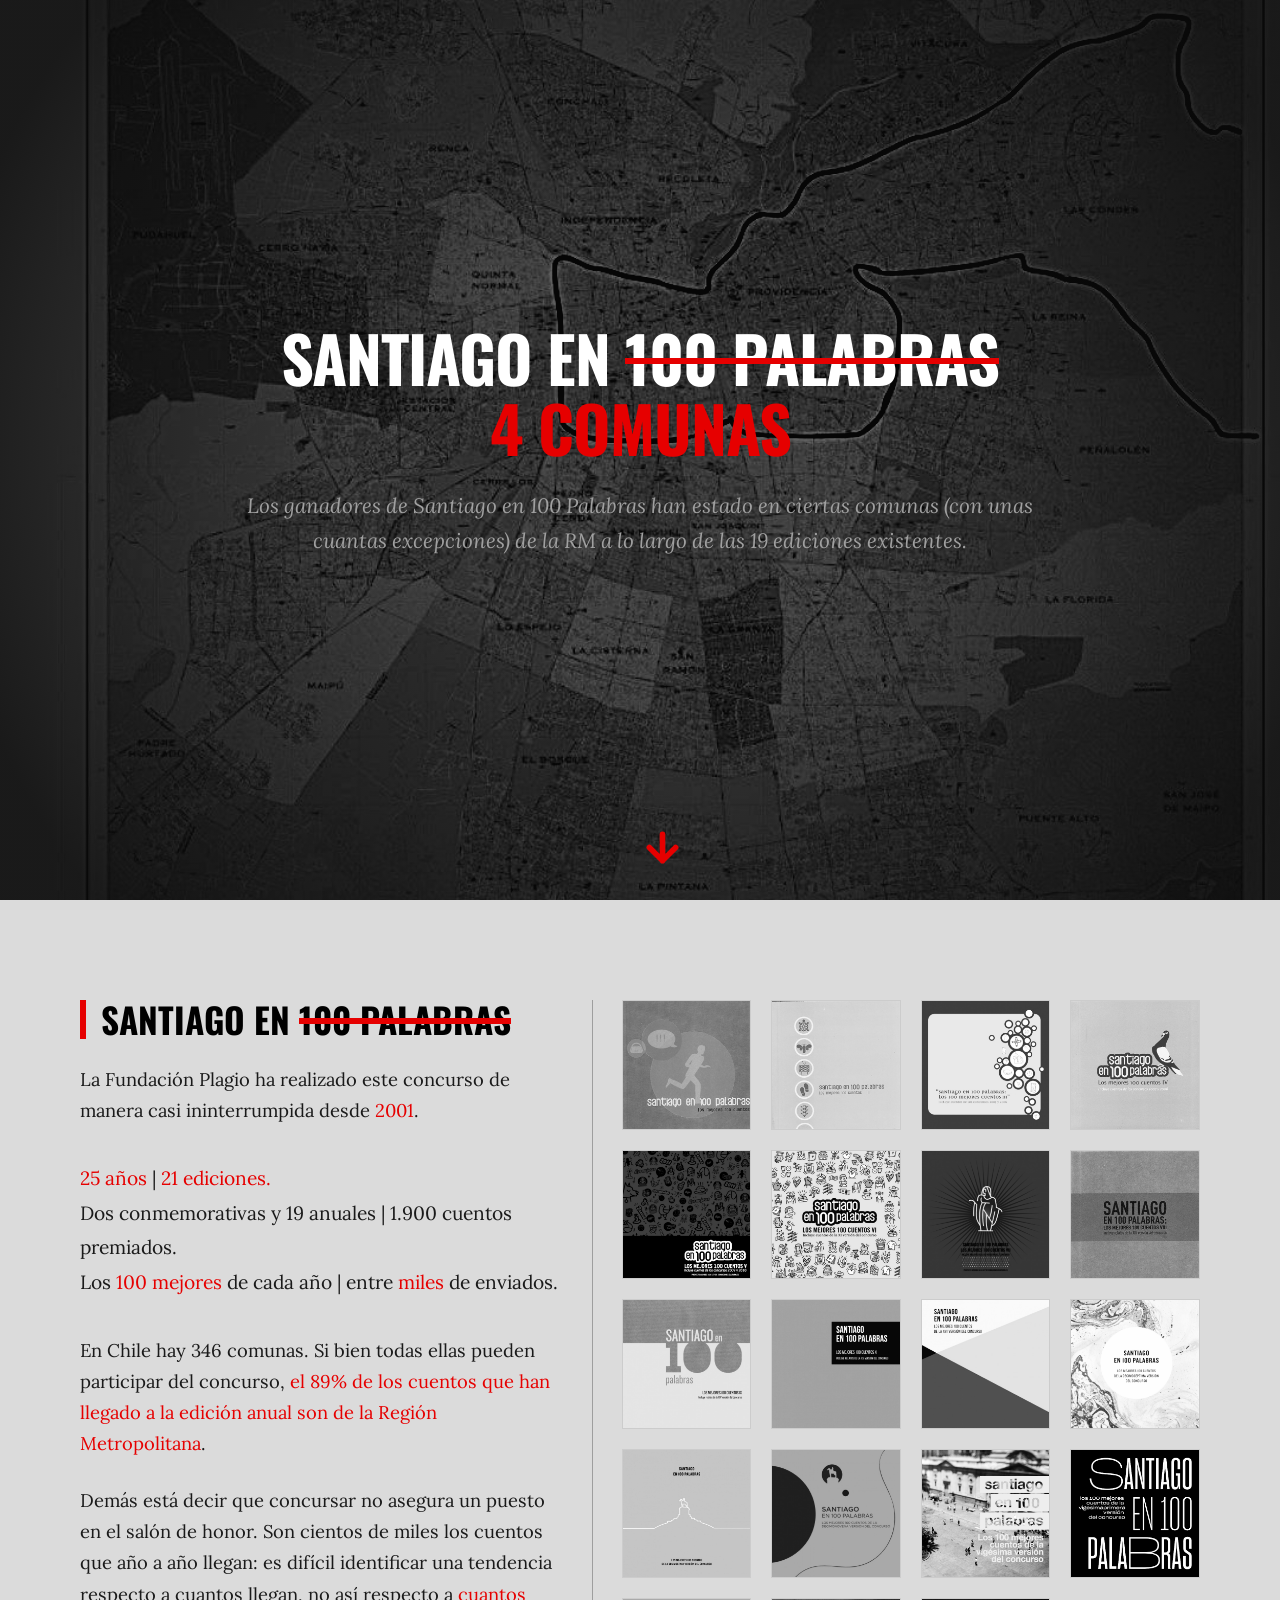
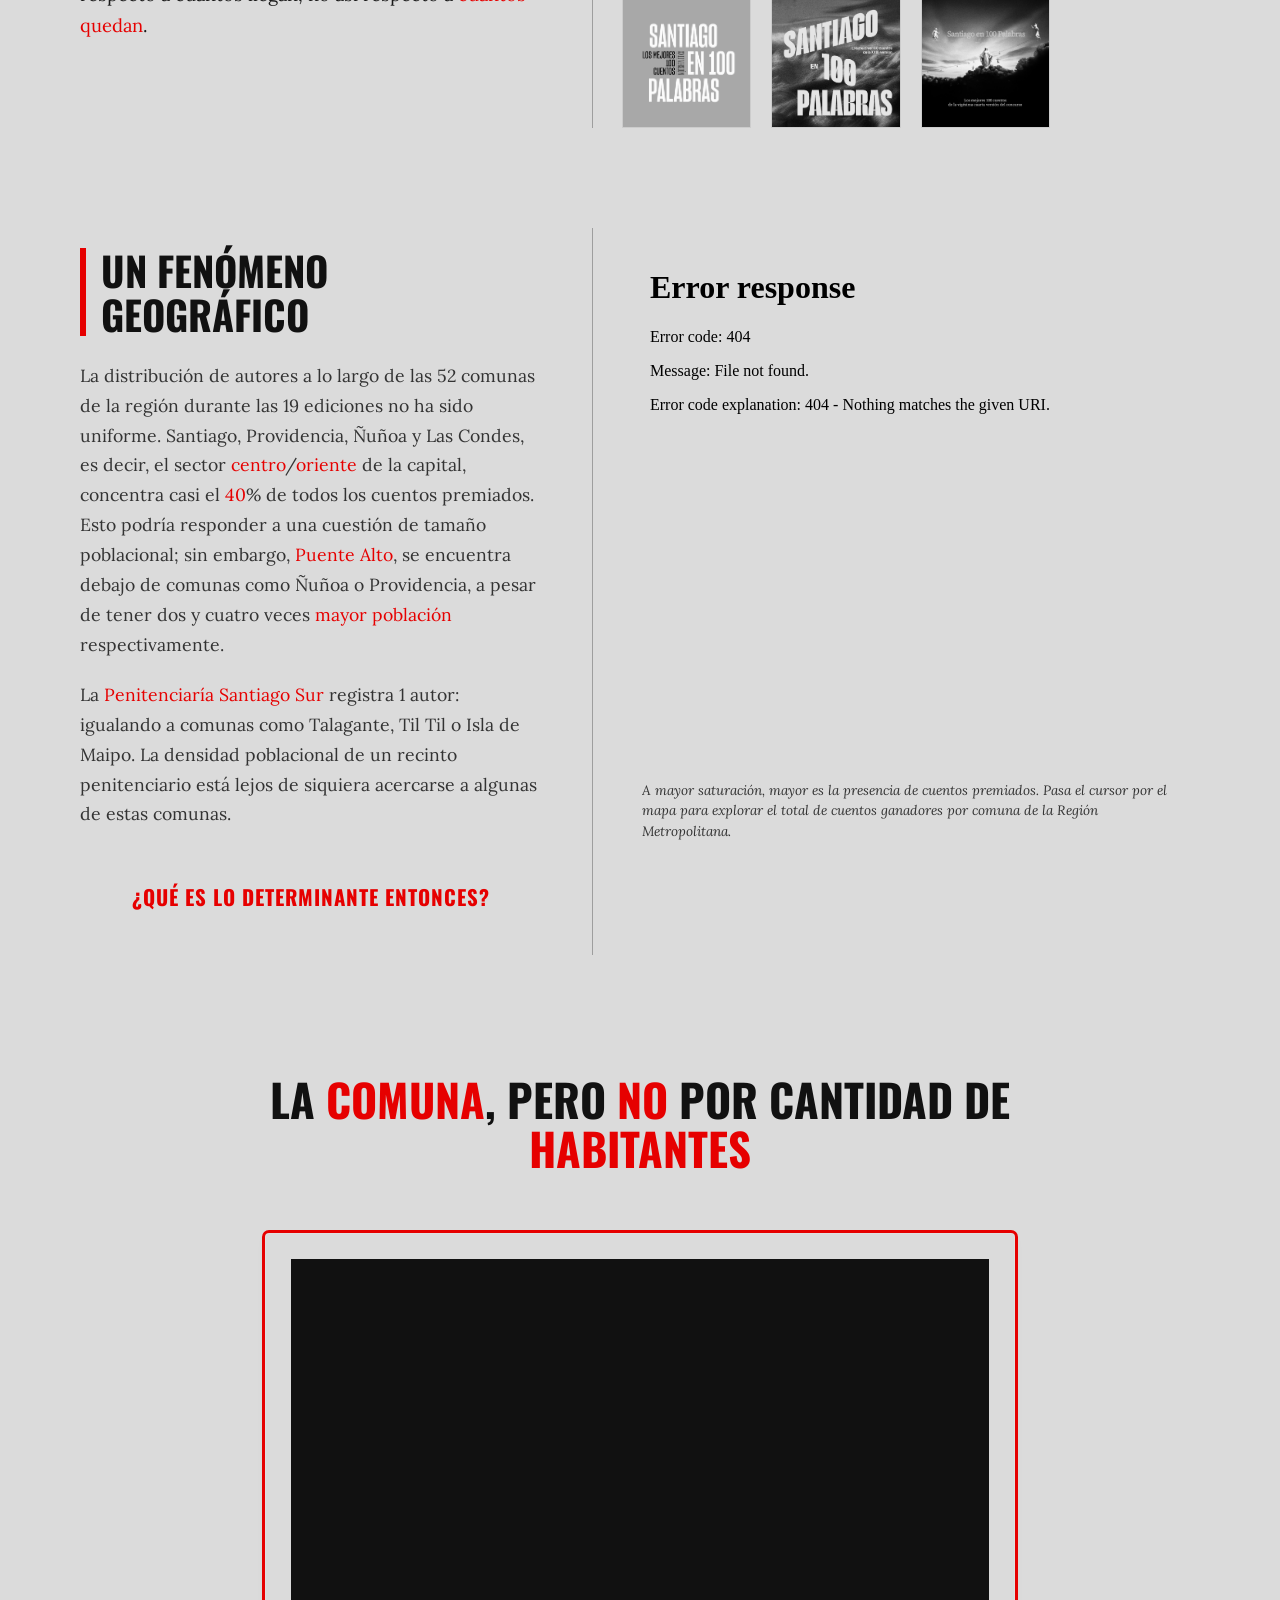
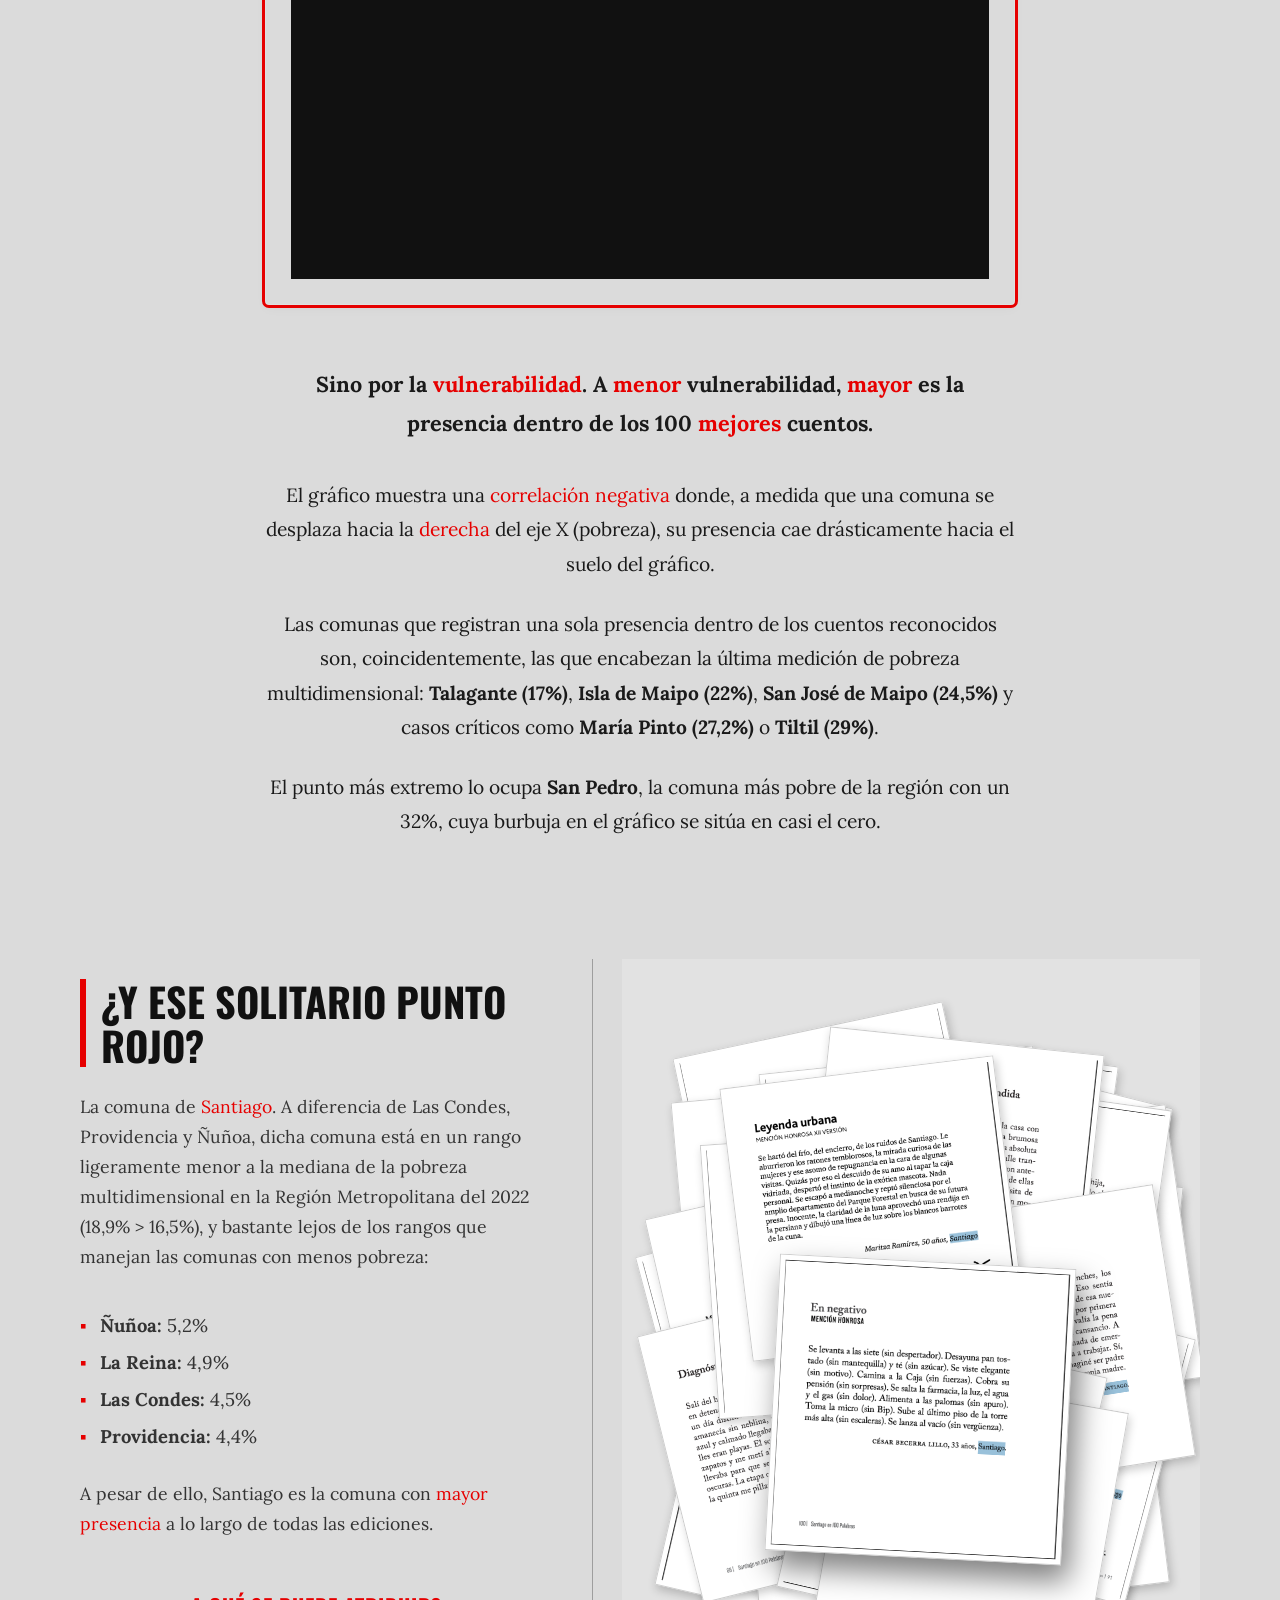
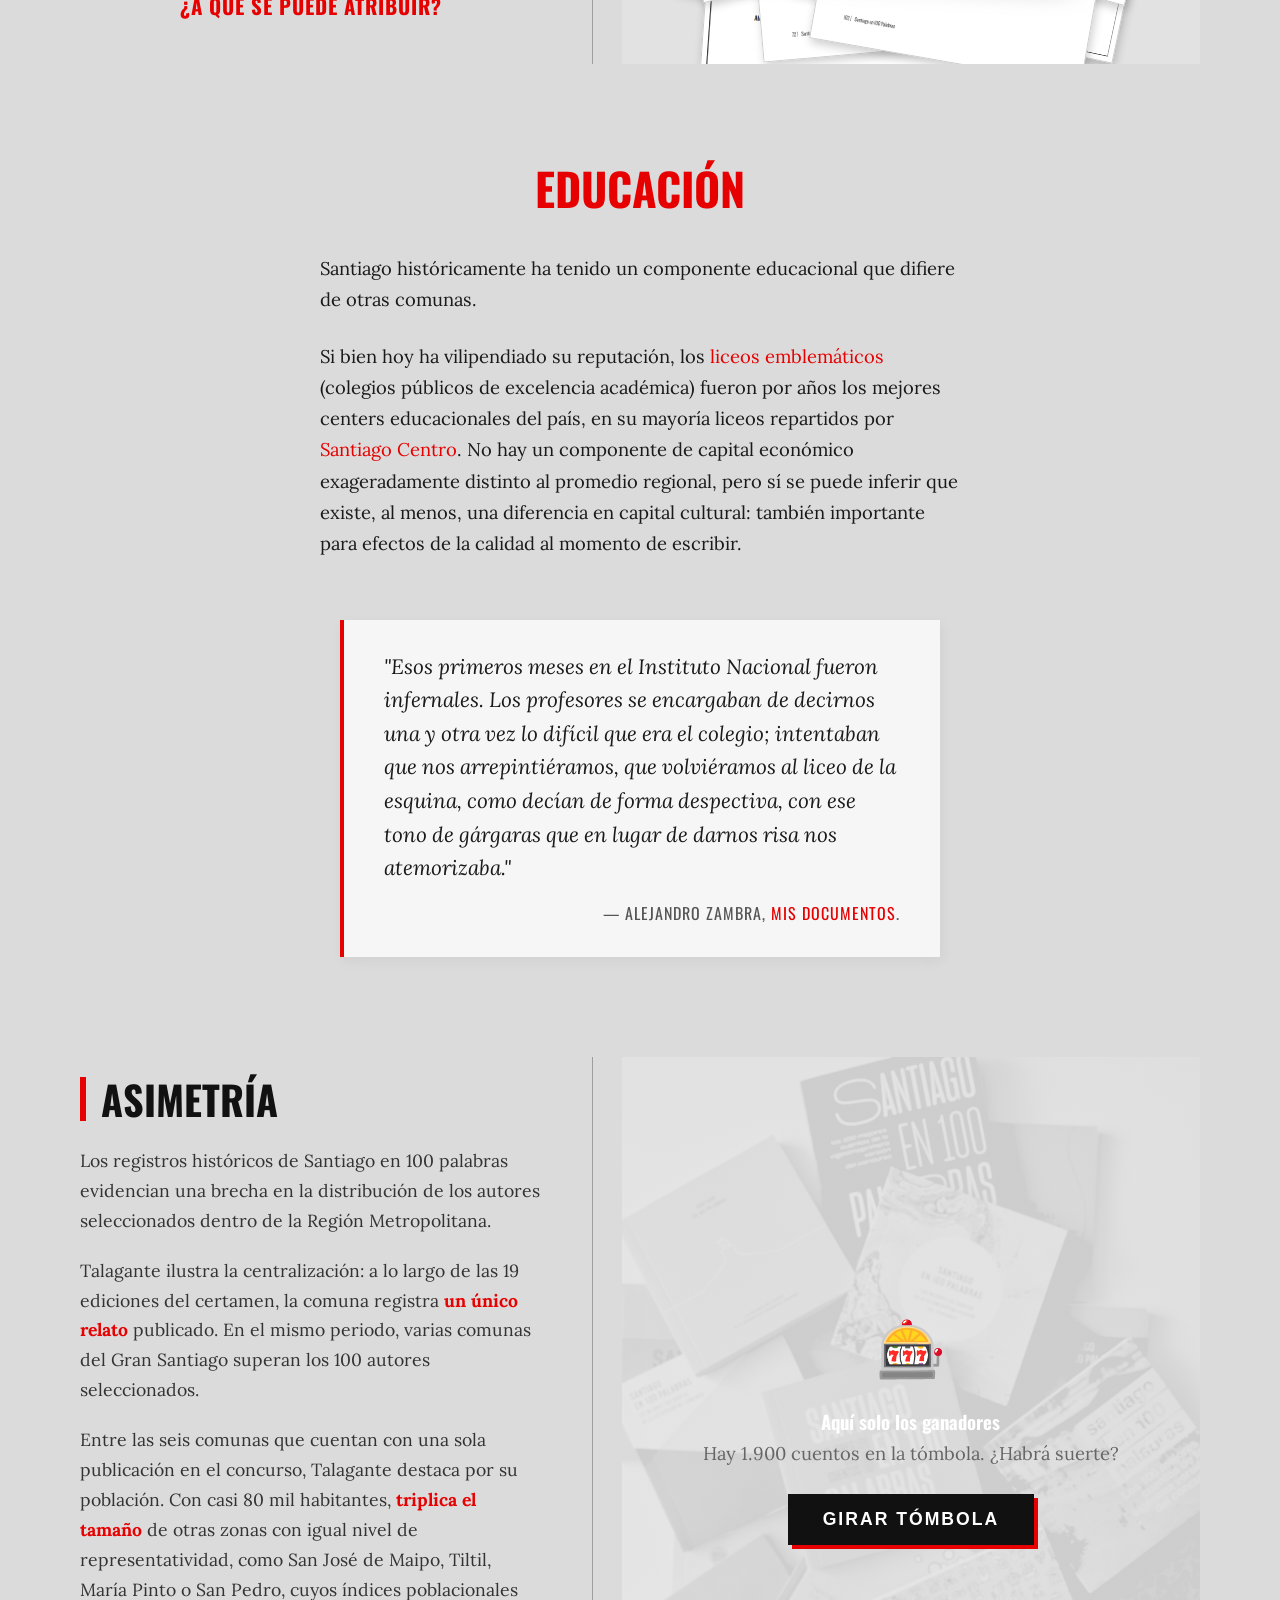
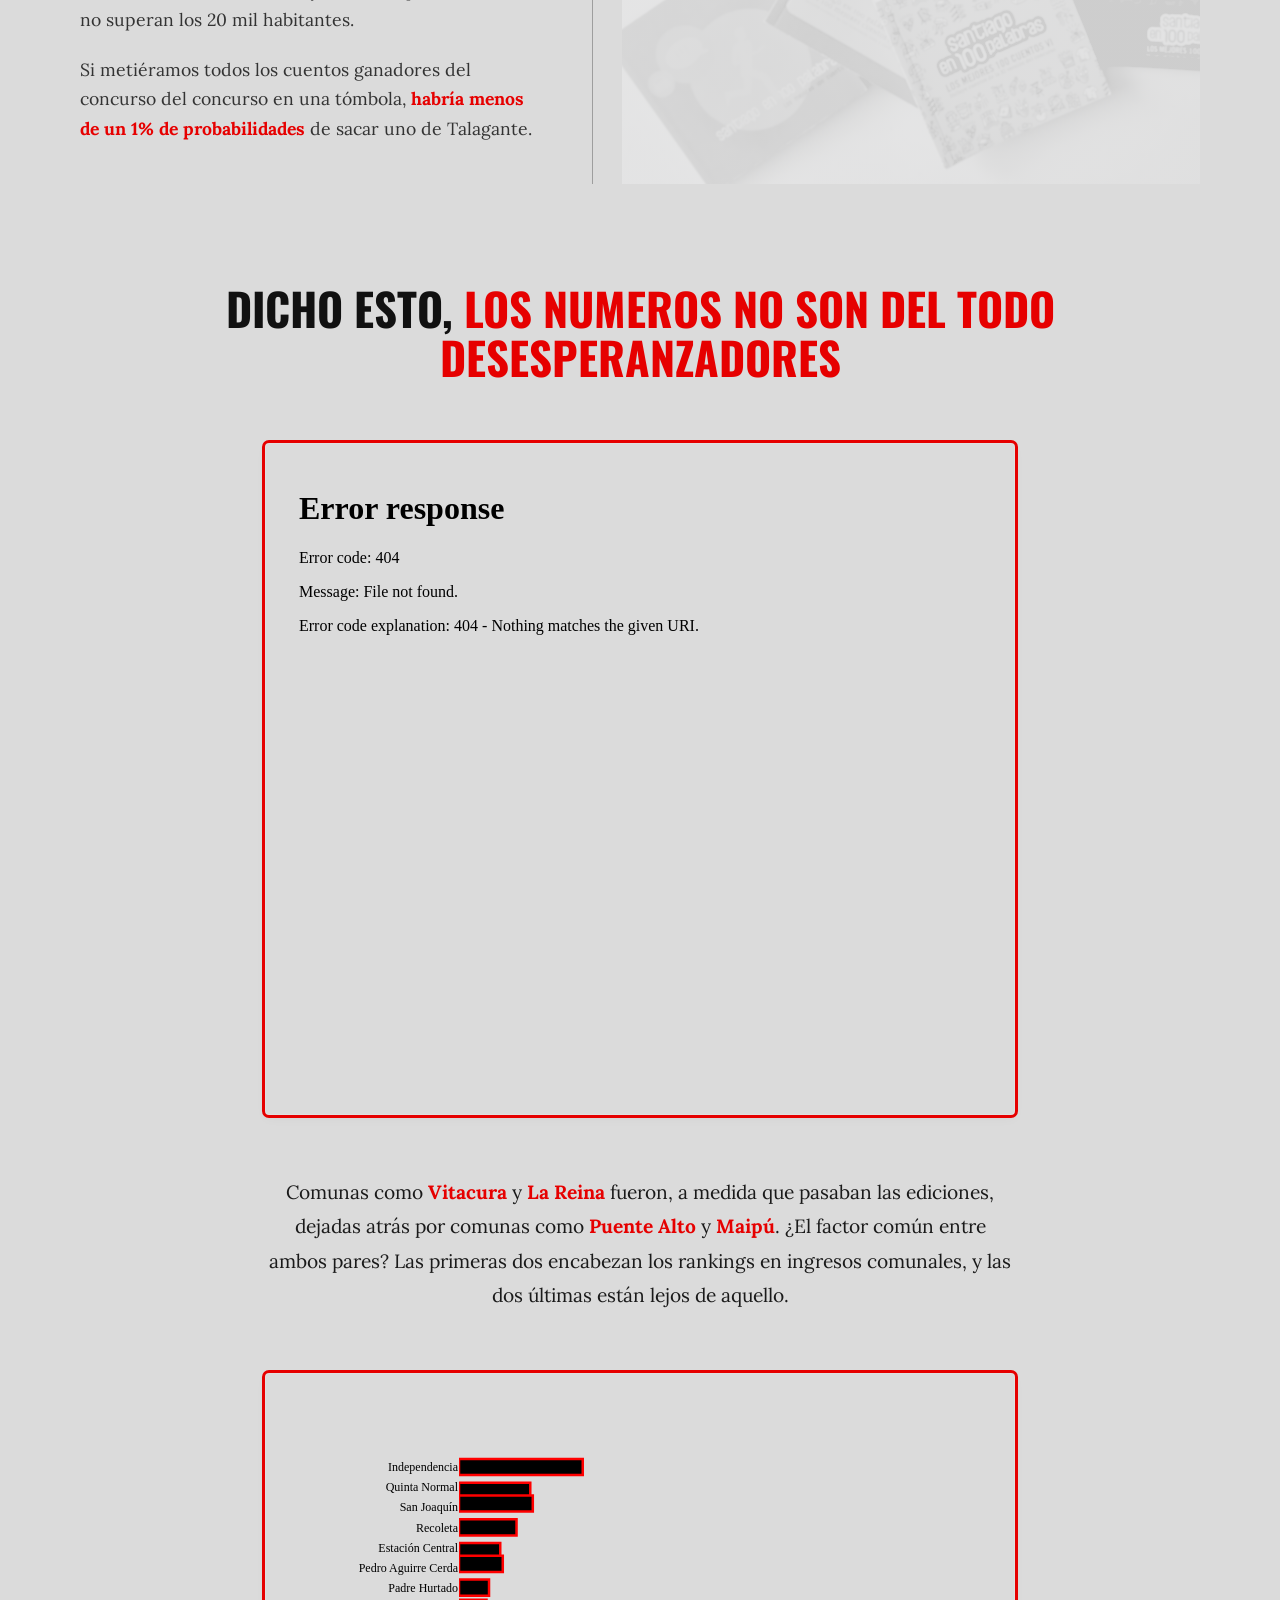
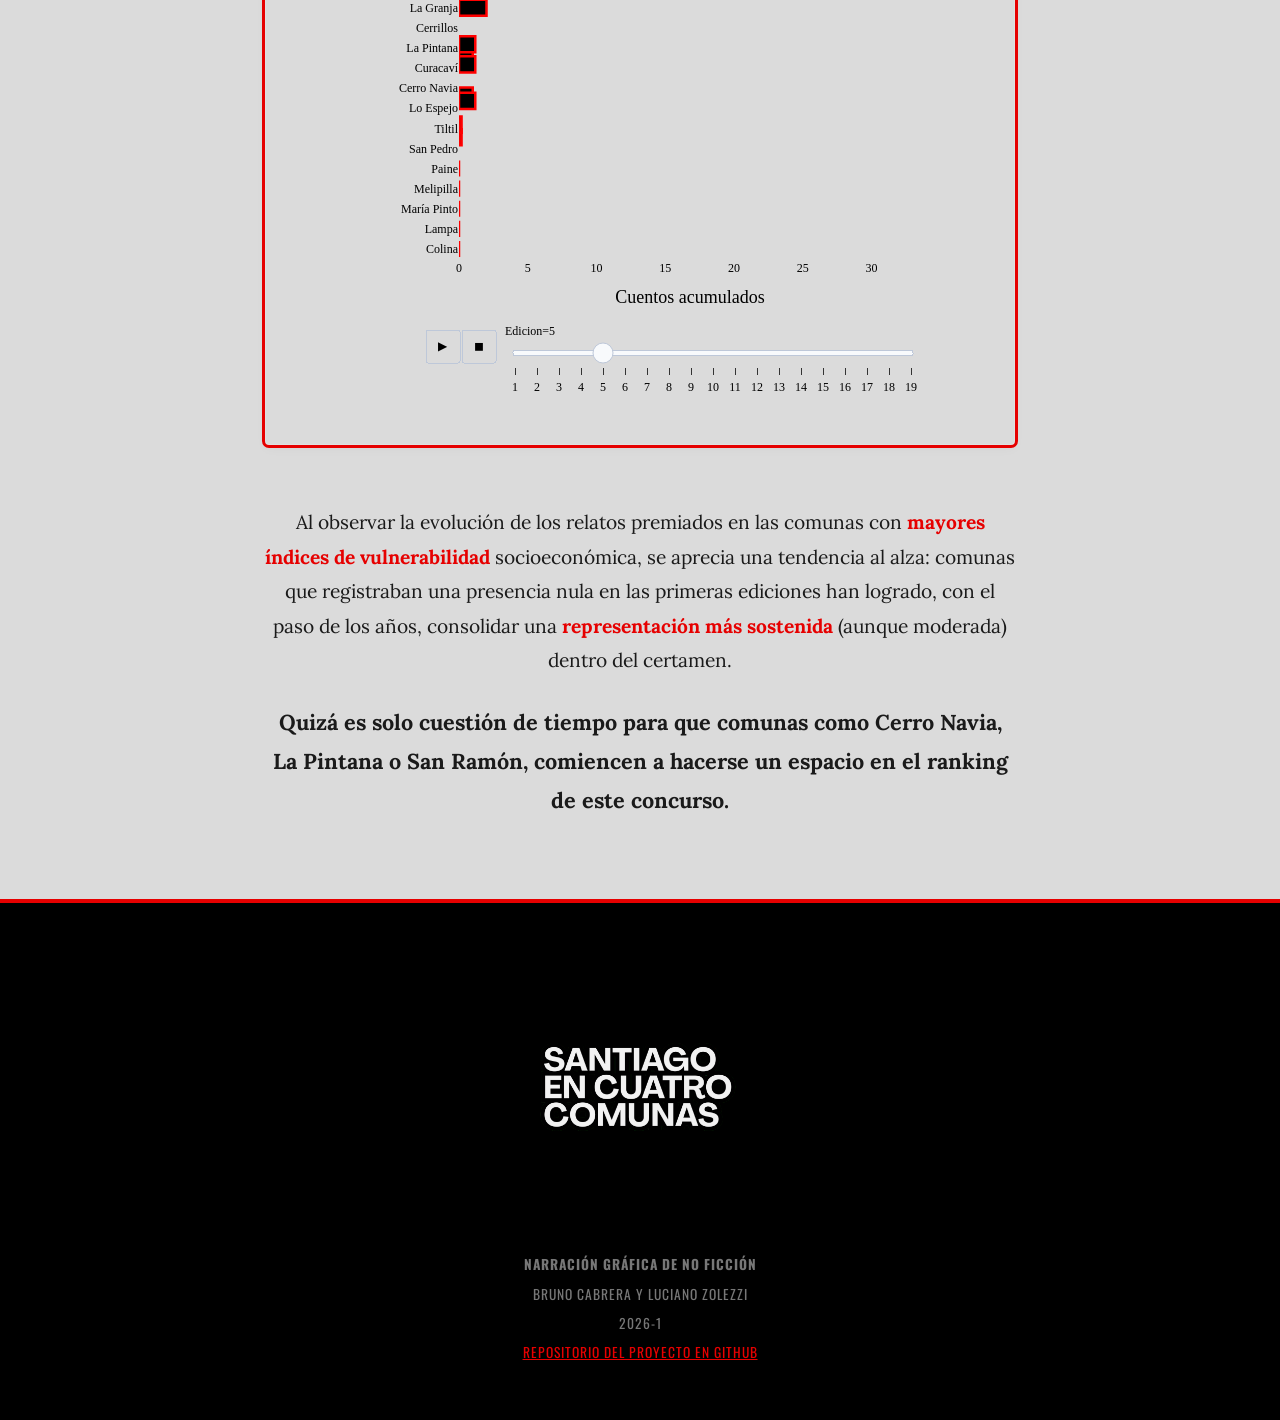
==== commit 3419f60b: "cambios finales index y css" ====
--- a/index.html
+++ b/index.html
@@ -134,7 +134,7 @@
     <div class="col-texto">
         <h2>un fenómeno geográfico</h2>
         <p>
-            La distribución de autores a lo largo de las 52 comunas de la región durante las 19 ediciones no ha sido uniforme. Santiago, Providencia, Ñuñoa y Las Condes, es decir, el sector <span class="enfasis-rojo">centro/oriente</span> de la capital, concentra casi el <span class="enfasis-rojo">40%</span> de todos los cuentos premiados. Esto podría responder a una cuestión de tamaño poblacional; sin embargo, <span class="enfasis-rojo">Puente Alto</span>, se encuentra debajo de comunas como Ñuñoa o Providencia, a pesar de tener dos y cuatro veces <span class="enfasis-rojo">mayor población</span> respectivamente.
+            La distribución de autores a lo largo de las 52 comunas de la región durante las 19 ediciones no ha sido uniforme. Santiago, Providencia, Ñuñoa y Las Condes, es decir, el sector <span class="enfasis-rojo">centro</span>/<span class="enfasis-rojo">oriente</span> de la capital, concentra casi el <span class="enfasis-rojo">40</span>% de todos los cuentos premiados. Esto podría responder a una cuestión de tamaño poblacional; sin embargo, <span class="enfasis-rojo">Puente Alto</span>, se encuentra debajo de comunas como Ñuñoa o Providencia, a pesar de tener dos y cuatro veces <span class="enfasis-rojo">mayor población</span> respectivamente.
         </p>
         <p>
             La <span class="enfasis-rojo">Penitenciaría Santiago Sur</span> registra 1 autor: igualando a comunas como Talagante, Til Til o Isla de Maipo. La densidad poblacional de un recinto penitenciario está lejos de siquiera acercarse a algunas de estas comunas.
@@ -150,6 +150,7 @@
                 loading="lazy"
                 title="Mapa de calor de cuentos ganadores por comuna">
             </iframe>
+           <p class="instruccion-mapa"> A mayor saturación, mayor es la presencia de cuentos premiados. Pasa el cursor por el mapa para explorar el total de cuentos ganadores por comuna de la Región Metropolitana.</p>
         </div>
     </div>
 
--- a/style.css
+++ b/style.css
@@ -1013,3 +1013,14 @@
 .logo-footer:hover {
     opacity: 1;
 }
+
+.instruccion-mapa {
+    font-family: 'Lora', Georgia, serif;
+    font-size: 0.85rem;
+    line-height: 1.5;
+    color: #333333; /* Un gris oscuro que contrasta limpio sobre el fondo claro */
+    font-style: italic;
+    text-align: left;
+    margin-top: 12px;
+    max-width: 95%;
+}
